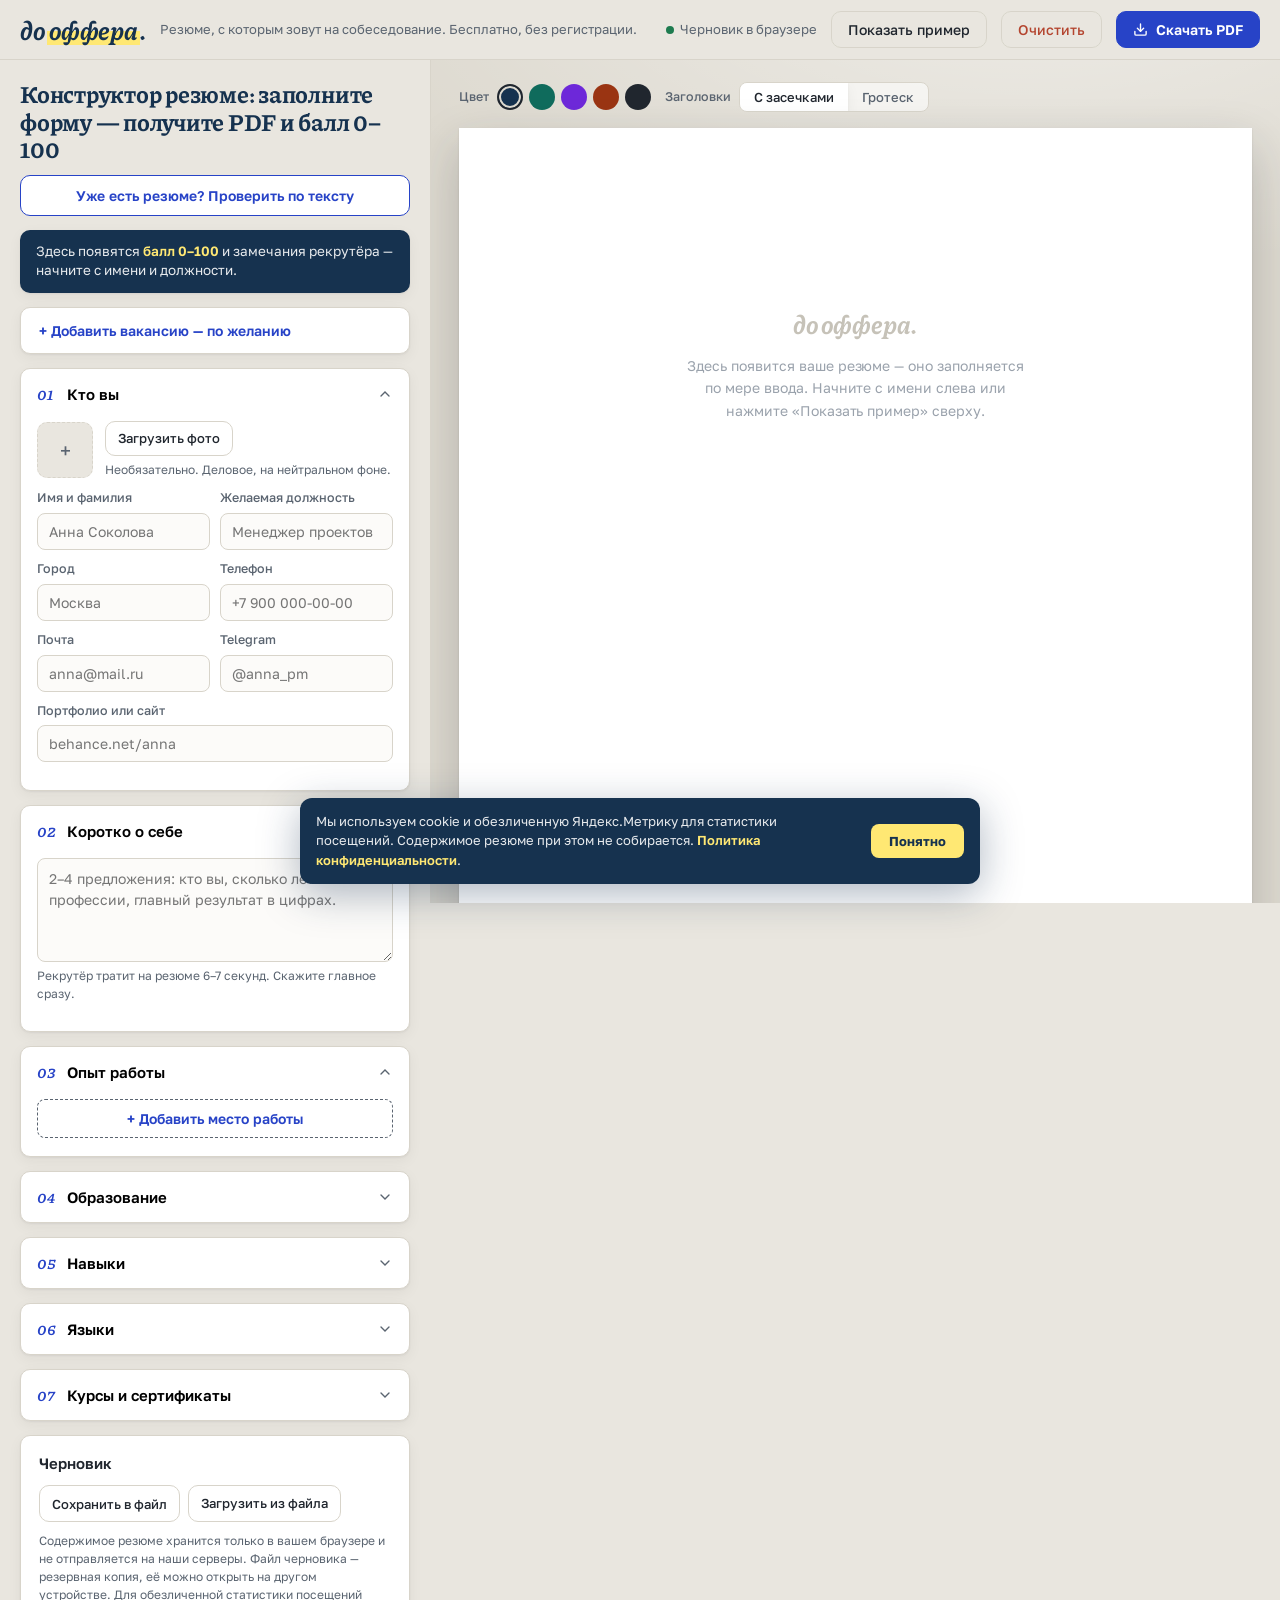
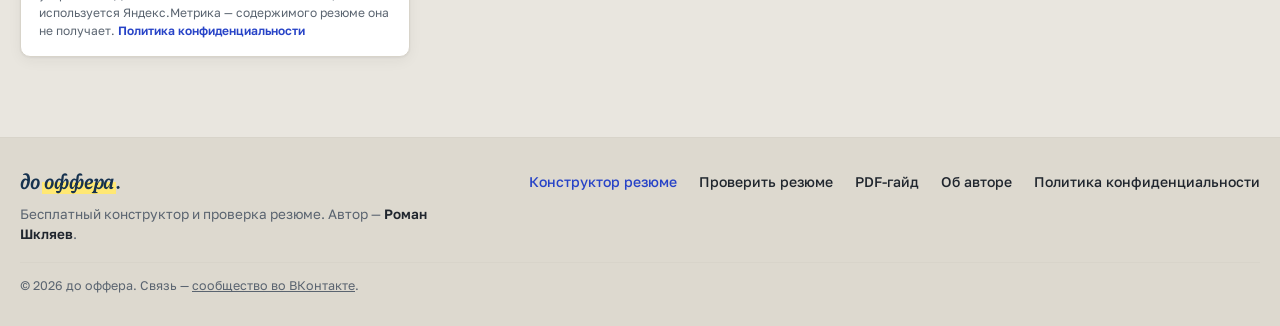
==== index.html @ c8500611 "Гайд: честное время вместо «30 минут», «Разбор специалистом» Страница гайда и блок на главной: «один" ====
<!DOCTYPE html>
<html lang="ru">
<head>
<meta charset="UTF-8">
<meta name="viewport" content="width=device-width, initial-scale=1.0">
<title>до оффера. — конструктор резюме: заполните форму и скачайте PDF бесплатно</title>
<link rel="icon" href="data:image/svg+xml,%3Csvg xmlns='http://www.w3.org/2000/svg' viewBox='0 0 64 64'%3E%3Crect width='64' height='64' rx='14' fill='%23FFE873'/%3E%3Ctext x='32' y='46' font-family='Georgia,serif' font-style='italic' font-weight='700' font-size='38' text-anchor='middle' fill='%2320262E'%3Eд.%3C/text%3E%3C/svg%3E">
<meta name="theme-color" content="#E9E6DF">
<meta name="yandex-verification" content="bf4db4d4021c4e03">
<meta name="yandex-verification" content="8a9322e1d1e2fa7e">
<link rel="canonical" href="https://do-offera.ru/">
<meta name="description" content="Бесплатный конструктор резюме на русском: заполните форму, посмотрите живой предпросмотр на листе A4 и скачайте готовый PDF. Проверка «глазами рекрутёра» и совпадение с вакансией — прямо в браузере, содержимое резюме остаётся на вашем устройстве.">
<meta property="og:title" content="до оффера. — конструктор резюме с «взглядом рекрутёра»">
<meta property="og:description" content="Соберите сильное резюме за 15 минут: живой предпросмотр, подсказки рекрутёра, проверка под вакансию, PDF. Бесплатно, содержимое резюме не покидает ваш браузер.">
<meta property="og:type" content="website">
<meta property="og:url" content="https://do-offera.ru/">
<meta property="og:image" content="https://do-offera.ru/og-image.png">
<meta property="og:image:width" content="1590">
<meta property="og:image:height" content="400">
<meta property="og:image:alt" content="до оффера. — конструктор резюме">
<meta name="twitter:card" content="summary_large_image">
<link rel="stylesheet" href="fonts/fonts.css">
<style>
:root{
  --desk:#E9E6DF;
  --desk-deep:#DDD9CF;
  --paper:#FFFFFF;
  --ink:#20262E;
  --ink-soft:#5A6470;
  --navy:#16324F;
  --marker:#FFE873;
  --pen:#2743C7;
  --pen-deep:#1E33A0;
  --line:#D8D4CA;
  --ok:#1E7B4F;
  --danger:#B4452F;
  --radius:10px;
  --shadow-card:0 1px 2px rgba(32,38,46,.06),0 4px 14px rgba(32,38,46,.05);
  --sheet-w:794px; /* 210mm @96dpi */
}
*{box-sizing:border-box;margin:0;padding:0}
html{scroll-behavior:smooth}
@media (prefers-reduced-motion:reduce){
  html{scroll-behavior:auto}
  *,*::before,*::after{animation:none!important;transition:none!important}
}
body{
  font-family:"Golos Text",system-ui,-apple-system,"Segoe UI",sans-serif;
  background:var(--desk);
  color:var(--ink);
  font-size:15px;
  line-height:1.5;
}
button{font-family:inherit;cursor:pointer}
input,textarea,select{font-family:inherit;font-size:14px;color:var(--ink)}
:focus-visible{outline:3px solid var(--pen);outline-offset:2px;border-radius:4px}

/* ---------- Шапка ---------- */
.topbar{
  position:sticky;top:0;z-index:50;
  background:rgba(233,230,223,.92);
  backdrop-filter:blur(8px);
  border-bottom:1px solid var(--line);
}
.topbar-in{
  max-width:1440px;margin:0 auto;padding:10px 20px;
  display:flex;align-items:center;gap:14px;flex-wrap:wrap;
}
.wordmark{
  font-family:"Piazzolla",Georgia,serif;
  font-style:italic;font-weight:700;
  font-size:26px;color:var(--navy);
  letter-spacing:-.01em;white-space:nowrap;
  text-decoration:none;
}
.wordmark em{
  font-style:italic;
  background:linear-gradient(transparent 55%,var(--marker) 55%,var(--marker) 92%,transparent 92%);
  padding:0 2px;
}
.tagline{font-size:13px;color:var(--ink-soft);margin-right:auto}
.savestate{font-size:13px;color:var(--ink-soft);display:flex;align-items:center;gap:6px;white-space:nowrap}
.savestate .dot{width:8px;height:8px;border-radius:50%;background:var(--ok);flex:none;transition:background .3s}
.savestate.saving .dot{background:#C9A227}
.btn{
  border:1px solid var(--line);
  background:var(--paper);
  color:var(--ink);
  border-radius:var(--radius);
  padding:9px 16px;font-size:14px;font-weight:500;
  display:inline-flex;align-items:center;gap:8px;
  transition:border-color .15s,background .15s,transform .1s;
}
.btn:hover{border-color:var(--ink-soft)}
.btn:active{transform:translateY(1px)}
.btn-primary{
  background:var(--pen);border-color:var(--pen);color:#fff;font-weight:600;
}
.btn-primary:hover{background:var(--pen-deep);border-color:var(--pen-deep)}
.btn-ghost{background:transparent}
.btn-danger{color:var(--danger)}
.btn svg{flex:none}

/* ---------- Каркас ---------- */
.layout{
  max-width:1440px;margin:0 auto;
  display:grid;grid-template-columns:430px 1fr;
  gap:0;align-items:start;
}
.editor{
  padding:20px 20px 80px;
  display:flex;flex-direction:column;gap:14px;
}
.stage{
  position:sticky;top:57px;
  height:calc(100vh - 57px);
  overflow:auto;
  padding:22px 28px 40px;
  background:
    radial-gradient(1200px 500px at 70% -10%,rgba(255,255,255,.5),transparent 60%),
    var(--desk-deep);
  border-left:1px solid var(--line);
}

/* ---------- Готовность ---------- */
.readiness{
  background:var(--navy);color:#fff;
  border-radius:var(--radius);
  padding:16px 18px;
  box-shadow:var(--shadow-card);
}
.readiness-top{display:flex;justify-content:space-between;align-items:baseline;gap:10px}
.readiness-top h2{font-size:14px;font-weight:600;letter-spacing:.02em}
.readiness-top .pct{font-family:"Piazzolla",Georgia,serif;font-weight:700;font-size:26px}
.readiness-top .pct small{font-size:13px;font-weight:400;color:rgba(255,255,255,.7);margin-left:2px}
.meter{height:8px;background:rgba(255,255,255,.18);border-radius:99px;margin:10px 0 8px;overflow:hidden}
.meter i{display:block;height:100%;width:0;background:var(--marker);border-radius:99px;transition:width .4s ease}
.readiness p{font-size:13px;color:rgba(255,255,255,.85);line-height:1.45}
.readiness p b{color:var(--marker);font-weight:600}

/* ---------- Заголовок страницы и пустая форма ---------- */
.page-top{display:flex;flex-direction:column;gap:12px}
.page-top h1{font-family:"Piazzolla",Georgia,serif;font-weight:700;color:var(--navy);font-size:24px;line-height:1.15;letter-spacing:-.01em}
.btn-check{justify-content:center;border-color:var(--pen);color:var(--pen);font-weight:600;text-decoration:none}
.btn-check:hover{border-color:var(--pen-deep);color:var(--pen-deep);background:rgba(39,67,199,.04)}
/* Пока форма пуста, балл и замечания свёрнуты в одну строку — первое поле анкеты видно сразу */
.empty-promise{display:none;background:var(--navy);color:rgba(255,255,255,.9);border-radius:var(--radius);padding:12px 16px;font-size:13.5px;line-height:1.45;box-shadow:var(--shadow-card)}
.empty-promise b{color:var(--marker);font-weight:600}
body.form-empty .empty-promise{display:block}
body.form-empty .readiness,body.form-empty #lintCard{display:none}
.vac-open{display:none;width:100%;background:none;border:none;text-align:left;padding:14px 18px;font-size:14px;font-weight:600;color:var(--pen)}
.vac-open:hover{color:var(--pen-deep)}
#vacCard.collapsed{padding:0}
#vacCard.collapsed .vac-open{display:block}
#vacCard.collapsed > :not(.vac-open){display:none}
@media (max-width:420px){ .page-top h1{font-size:21px} }

/* ---------- Взгляд рекрутёра ---------- */
.lint-card{padding:16px 18px}
.lint-head{display:flex;justify-content:space-between;align-items:center;gap:10px;margin-bottom:10px}
.lint-head h2{font-size:15px;font-weight:600}
.lint-badge{font-size:12px;font-weight:600;color:var(--ink-soft);background:var(--desk);border-radius:99px;padding:3px 10px;white-space:nowrap}
.lint-badge.warn{background:#F6ECCB;color:#8A6D14}
.lint-badge.ok{background:#DDEEE4;color:var(--ok)}
#lintList{list-style:none;display:flex;flex-direction:column;gap:9px}
#lintList li{display:flex;gap:9px;font-size:13px;line-height:1.5;color:var(--ink-soft)}
#lintList li i{width:8px;height:8px;border-radius:50%;margin-top:6px;flex:none}
#lintList li.l-warn i{background:#C9A227}
#lintList li.l-ok i{background:var(--ok)}
#lintList li.l-info i{background:#8892A0}
#lintList li.l-empty i{background:#8892A0}
#lintList b{color:var(--ink);font-weight:600}

/* ---------- Соответствие вакансии ---------- */
.lint-badge.bad{background:#F4E0DB;color:var(--danger)}
.vac-result{margin-top:12px;display:flex;flex-direction:column;gap:9px;font-size:13px;color:var(--ink-soft);line-height:1.5}
.vac-result b{color:var(--ink);font-weight:600}
.vac-chips{display:flex;flex-wrap:wrap;gap:6px}
.vac-chip{font-size:12.5px;border-radius:99px;padding:3px 10px;background:var(--desk);color:var(--ink-soft)}
.vac-chip.hit{background:#DDEEE4;color:var(--ok)}
.vac-chip.miss{background:#F6ECCB;color:#8A6D14}
.vac-note{font-size:12.5px;line-height:1.5;color:var(--ink-soft);background:#FCFBF9;border:1px solid var(--line);border-radius:8px;padding:8px 11px}
.vac-cta{font-size:13px;color:var(--ink)}
.vac-cta a{color:var(--pen);font-weight:600;text-decoration:none}
.vac-cta a:hover{text-decoration:underline}

/* ---------- Блок услуги ---------- */
.expert-cta{
  margin:18px auto 0;
  background:var(--paper);
  border:1px solid var(--line);
  border-top:3px solid var(--marker);
  border-radius:var(--radius);
  box-shadow:var(--shadow-card);
  padding:18px 20px;
  display:flex;gap:18px;align-items:center;flex-wrap:wrap;
}
.expert-cta .expert-txt{flex:1;min-width:260px}
.expert-cta h3{font-size:17px;font-weight:700;margin-bottom:4px}
.expert-cta p{font-size:13.5px;color:var(--ink-soft);line-height:1.5}
.expert-cta .offer-h{font-size:12px;font-weight:700;letter-spacing:.04em;text-transform:uppercase;color:var(--ink-soft);margin:14px 0 6px}
.expert-cta .offer-steps{margin:0;padding-left:20px;display:grid;gap:6px}
.expert-cta .offer-steps li{font-size:13.5px;color:var(--ink);line-height:1.45}
.expert-cta .offer-list{list-style:none;margin:0;display:grid;gap:7px}
.expert-cta .offer-list li{font-size:13.5px;color:var(--ink);line-height:1.45}
.expert-cta .offer-list .hl{
  font-weight:700;padding:0 3px;
  background:linear-gradient(transparent 55%,var(--marker) 55%,var(--marker) 92%,transparent 92%);
}
.expert-cta .offer-guarantee{
  font-size:13px;color:var(--ink);line-height:1.5;margin-top:14px;
  padding:9px 13px;border-radius:8px;
  background:#EAF4EE;border:1px solid #CBE4D5;
}
.expert-cta .offer-sample{display:grid;grid-template-columns:1fr 1fr;gap:10px}
.expert-cta .offer-sample a{display:block;border:1px solid var(--line);border-radius:8px;overflow:hidden;background:#fff}
.expert-cta .offer-sample img{display:block;width:100%;height:auto}
.expert-cta .offer-sample-cap{font-size:12.5px;margin-top:6px}
.expert-cta .offer-prices{list-style:none;margin:0;display:grid;gap:7px}
.expert-cta .offer-prices li{font-size:13.5px;color:var(--ink);line-height:1.45}
.expert-cta .offer-prices b{font-weight:600}
.expert-cta .offer-foot{display:flex;align-items:center;gap:14px;flex-wrap:wrap;margin-top:16px}
.expert-cta .offer-price{font-size:13px;color:var(--ink-soft);flex:1;min-width:180px;line-height:1.4}
.expert-cta .offer-price b{font-size:19px;color:var(--ink);font-weight:700}
.expert-cta .offer-author{color:var(--ink);margin-bottom:8px}
.expert-cta .offer-articles{list-style:none;margin:0;display:grid;gap:7px}
.expert-cta .offer-articles li{font-size:13.5px;line-height:1.45}
.expert-cta .offer-articles .src{font-size:12px;color:var(--ink-soft);margin-right:4px}
.expert-cta .offer-articles a{color:var(--pen);text-decoration:none}
.expert-cta .offer-articles a:hover{text-decoration:underline}

/* ---------- Черновик и приватность ---------- */
.draft-row{display:flex;gap:8px;flex-wrap:wrap}
.draft-row .btn{font-size:13px;padding:8px 12px}
.privacy{font-size:12px;color:var(--ink-soft);line-height:1.5;margin-top:2px}

/* ---------- Карточки формы ---------- */
.card{
  background:var(--paper);
  border:1px solid var(--line);
  border-radius:var(--radius);
  box-shadow:var(--shadow-card);
}
.card > .card-head{
  width:100%;display:flex;align-items:center;gap:10px;
  padding:14px 16px;background:none;border:none;text-align:left;
  border-radius:var(--radius);
}
.card-head .num{
  font-family:"Piazzolla",Georgia,serif;font-style:italic;font-weight:700;
  color:var(--pen);font-size:15px;width:20px;flex:none;
}
.card-head h2{font-size:15px;font-weight:600;flex:1}
.card-head .chev{transition:transform .2s;color:var(--ink-soft);flex:none}
.card.open .chev{transform:rotate(180deg)}
.card-body{display:none;padding:2px 16px 18px}
.card.open .card-body{display:block}

.grid2{display:grid;grid-template-columns:minmax(0,1fr) minmax(0,1fr);gap:10px}
.field{display:flex;flex-direction:column;gap:5px;margin-bottom:10px;min-width:0}
.field label{font-size:12.5px;font-weight:500;color:var(--ink-soft)}
.field input,.field textarea,.field select{
  border:1px solid var(--line);border-radius:8px;
  padding:9px 11px;background:#FCFBF9;
  width:100%;min-width:0;
  transition:border-color .15s;
}
.field input:focus,.field textarea:focus,.field select:focus{border-color:var(--pen);outline:none;background:#fff}
.field textarea{resize:vertical;min-height:74px;line-height:1.5}
.hint{font-size:12px;color:var(--ink-soft)}

/* фото */
.photo-row{display:flex;align-items:center;gap:12px;margin-bottom:10px}
.photo-thumb{
  width:56px;height:56px;border-radius:10px;flex:none;
  background:var(--desk);border:1px dashed var(--line);
  display:flex;align-items:center;justify-content:center;
  color:var(--ink-soft);font-size:20px;overflow:hidden;
}
.photo-thumb img{width:100%;height:100%;object-fit:cover}

/* динамические записи */
.entry{
  border:1px solid var(--line);border-radius:8px;
  padding:12px;margin-bottom:10px;background:#FCFBF9;
  position:relative;
}
.entry-tools{
  position:absolute;top:8px;right:8px;display:flex;gap:2px;
}
.icon-btn{
  border:none;background:transparent;color:var(--ink-soft);
  width:28px;height:28px;border-radius:6px;
  display:flex;align-items:center;justify-content:center;font-size:14px;
}
.icon-btn:hover{background:var(--desk);color:var(--ink)}
.icon-btn.del:hover{color:var(--danger)}
.add-btn{
  width:100%;border:1px dashed var(--ink-soft);background:transparent;
  color:var(--pen);font-weight:600;font-size:14px;
  border-radius:8px;padding:10px;
}
.add-btn:hover{border-color:var(--pen);background:rgba(39,67,199,.04)}
.current-row{display:flex;align-items:center;gap:8px;font-size:13px;color:var(--ink-soft);margin-bottom:10px}
.current-row input{width:16px;height:16px;accent-color:var(--pen)}

/* навыки-теги */
.tags{display:flex;flex-wrap:wrap;gap:6px;margin-bottom:8px}
.tag{
  background:var(--desk);border-radius:99px;padding:4px 6px 4px 12px;
  font-size:13px;display:inline-flex;align-items:center;gap:4px;
}
.tag button{border:none;background:none;color:var(--ink-soft);font-size:14px;line-height:1;padding:2px 4px;border-radius:50%}
.tag button:hover{color:var(--danger)}

/* ---------- Сцена предпросмотра ---------- */
.stage-tools{
  display:flex;align-items:center;gap:14px;flex-wrap:wrap;
  margin-bottom:16px;
}
.stage-tools .group{display:flex;align-items:center;gap:8px}
.stage-tools .lbl{font-size:12.5px;font-weight:500;color:var(--ink-soft)}
.swatches{display:flex;gap:6px}
.swatch{
  width:26px;height:26px;border-radius:50%;border:2px solid transparent;
  padding:0;position:relative;
}
.swatch.active{border-color:var(--ink);box-shadow:inset 0 0 0 2px var(--desk-deep)}
.seg{display:flex;background:rgba(255,255,255,.6);border:1px solid var(--line);border-radius:8px;overflow:hidden}
.seg button{border:none;background:transparent;padding:6px 14px;font-size:13px;font-weight:500;color:var(--ink-soft)}
.seg button.active{background:var(--paper);color:var(--ink);box-shadow:var(--shadow-card)}

.sheet-wrap{position:relative;margin:0 auto;transition:height .2s}
.sheet{
  width:var(--sheet-w);
  min-height:1123px; /* 297mm */
  background:var(--paper);
  box-shadow:0 1px 2px rgba(32,38,46,.12),0 18px 45px rgba(32,38,46,.22);
  transform-origin:top left;
  padding:56px 60px;
}

/* ---------- Само резюме ---------- */
.sheet{--acc:#16324F;font-family:"Golos Text",system-ui,sans-serif;color:#20262E}
.sheet.f-serif .r-name,.sheet.f-serif .r-sec-title{font-family:"Piazzolla",Georgia,serif}
.r-head{display:flex;gap:24px;align-items:flex-start;border-bottom:3px solid var(--acc);padding-bottom:20px}
.r-head-main{flex:1;min-width:0}
.r-name{font-size:34px;font-weight:700;line-height:1.15;color:var(--acc);letter-spacing:-.01em}
.r-title{font-size:17px;margin-top:4px;color:#3d4650;font-weight:500}
.r-contacts{margin-top:12px;display:flex;flex-wrap:wrap;gap:4px 18px;font-size:13px;color:#4b545e}
.r-contacts span{white-space:nowrap}
.r-photo{width:104px;height:104px;border-radius:8px;object-fit:cover;flex:none}
.r-sec{margin-top:24px}
.r-sec-title{
  font-size:15px;font-weight:700;color:var(--acc);
  text-transform:uppercase;letter-spacing:.09em;
  margin-bottom:10px;display:flex;align-items:center;gap:10px;
}
.r-sec-title::after{content:"";flex:1;height:1px;background:#E3E1DA}
.r-about{font-size:14px;line-height:1.6;color:#333a42;white-space:pre-line}
.r-item{margin-bottom:14px}
.r-item:last-child{margin-bottom:0}
.r-item-top{display:flex;justify-content:space-between;gap:14px;align-items:baseline}
.r-item-role{font-size:15px;font-weight:600}
.r-item-where{font-size:13.5px;color:#4b545e;margin-top:1px}
.r-item-dates{font-size:12.5px;color:#6b7480;white-space:nowrap;flex:none}
.r-item-desc{font-size:13.5px;line-height:1.55;color:#333a42;margin-top:6px;white-space:pre-line}
.r-skills{display:flex;flex-wrap:wrap;gap:6px}
.r-skill{
  font-size:12.5px;border:1px solid var(--acc);color:var(--acc);
  padding:3px 10px;border-radius:99px;
}
.r-lang{display:flex;justify-content:space-between;font-size:13.5px;padding:3px 0}
.r-lang i{font-style:normal;color:#6b7480}
.r-two{display:grid;grid-template-columns:1fr 1fr;gap:0 32px}
.r-empty{
  text-align:center;padding:120px 40px;color:#9aa2ac;
}
.r-empty .r-empty-mark{
  font-family:"Piazzolla",Georgia,serif;font-style:italic;font-weight:700;
  font-size:26px;color:#c6c2b8;margin-bottom:12px;
}
.r-empty p{font-size:14px;max-width:340px;margin:0 auto;line-height:1.6}

/* ---------- Мобильная версия ---------- */
.mobile-tabs{display:none}
@media (max-width:1023px){
  .layout{grid-template-columns:1fr}
  .stage{position:static;height:auto;border-left:none;border-top:1px solid var(--line)}
  .mobile-tabs{
    display:flex;position:fixed;bottom:14px;left:50%;transform:translateX(-50%);
    z-index:60;background:var(--navy);border-radius:99px;padding:4px;
    box-shadow:0 8px 30px rgba(22,50,79,.4);
  }
  .mobile-tabs button{
    border:none;background:transparent;color:rgba(255,255,255,.75);
    padding:9px 22px;border-radius:99px;font-size:14px;font-weight:600;
  }
  .mobile-tabs button.active{background:var(--marker);color:var(--navy)}
  body.show-preview .editor{display:none}
  body:not(.show-preview) .stage{display:none}
  .tagline{display:none}
}

/* ---------- Печать ---------- */
@media print{
  @page{size:A4;margin:0}
  body{background:#fff}
  .topbar,.editor,.stage-tools,.mobile-tabs,.print-hint,.expert-cta{display:none!important}
  .layout{display:block;max-width:none}
  .stage{position:static;height:auto;overflow:visible;padding:0;background:#fff;border:none;display:block!important}
  .sheet-wrap{height:auto!important;margin:0}
  .sheet{
    transform:none!important;width:210mm;min-height:auto;
    box-shadow:none;padding:14mm 15mm;
  }
  .r-sec,.r-item{break-inside:avoid}
}
.print-hint{font-size:12.5px;color:var(--ink-soft);text-align:center;margin-top:14px}

/* ---------- Cookie-уведомление ---------- */
.cookie-bar{
  position:fixed;left:50%;bottom:16px;transform:translateX(-50%);
  z-index:70;width:min(680px,calc(100% - 24px));
  background:var(--navy);color:#fff;border-radius:12px;
  box-shadow:0 10px 40px rgba(22,50,79,.35);
  padding:14px 16px;display:flex;gap:14px;align-items:center;flex-wrap:wrap;
}
.cookie-bar p{font-size:13px;line-height:1.5;color:rgba(255,255,255,.9);flex:1;min-width:220px}
.cookie-bar a{color:var(--marker);font-weight:600;text-decoration:none}
.cookie-bar a:hover{text-decoration:underline}
.cookie-bar button{
  border:none;background:var(--marker);color:var(--navy);font-weight:700;
  font-size:13px;padding:9px 18px;border-radius:8px;white-space:nowrap;
}
.cookie-bar[hidden]{display:none}
@media (max-width:1023px){ .cookie-bar{bottom:76px} }
@media print{ .cookie-bar{display:none!important} }
/* Телефон: шапка в два ряда и низкая плашка cookie — чтобы первое поле анкеты было видно сразу */
@media (max-width:420px){
  .topbar-in{padding:8px 14px;gap:8px 10px}
  .wordmark{font-size:22px}
  .savestate{display:none}
  #downloadPdf{order:1;margin-left:auto}
  #fillExample,#resetAll{order:2}
  .topbar .btn{padding:7px 11px;font-size:13px}
  .cookie-bar{padding:10px 12px;gap:10px;flex-wrap:nowrap}
  .cookie-bar p{font-size:12px;min-width:0}
  .cookie-bar button{padding:8px 12px}
}

/* ---------- Подвал (общий для всех страниц) ---------- */
.sf{border-top:1px solid var(--line);background:var(--desk-deep)}
.sf-in{max-width:1440px;margin:0 auto;padding:28px 20px 30px;display:flex;flex-wrap:wrap;gap:18px 48px;align-items:flex-start;justify-content:space-between}
.sf-brand{max-width:440px}
.sf-mark{font-family:"Piazzolla",Georgia,serif;font-style:italic;font-weight:700;font-size:21px;color:var(--navy);text-decoration:none;letter-spacing:-.01em}
.sf-mark em{font-style:italic;background:linear-gradient(transparent 55%,var(--marker) 55%,var(--marker) 92%,transparent 92%);padding:0 2px}
.sf-brand p{font-size:13.5px;line-height:1.5;color:var(--ink-soft);margin-top:6px}
.sf-brand p a{color:var(--ink);font-weight:600;text-decoration:none}
.sf-nav ul{list-style:none;display:flex;flex-wrap:wrap;gap:8px 22px;padding-top:4px}
.sf-nav a{font-size:14px;font-weight:500;color:var(--ink);text-decoration:none}
.sf a:hover{text-decoration:underline}
.sf-nav a[aria-current="page"]{color:var(--pen)}
.sf-note{flex-basis:100%;font-size:12.5px;line-height:1.5;color:var(--ink-soft);border-top:1px solid var(--line);padding-top:14px}
.sf-note a{color:var(--ink-soft)}
@media (max-width:1023px){ .sf-in{padding-bottom:88px} }
@media print{ .sf{display:none!important} }
</style>
<!-- Yandex.Metrika counter -->
<script type="text/javascript">
   (function(m,e,t,r,i,k,a){
       m[i]=m[i]||function(){(m[i].a=m[i].a||[]).push(arguments)};
       m[i].l=1*new Date();
       for (var j = 0; j < document.scripts.length; j++) {if (document.scripts[j].src === r) { return; }}
       k=e.createElement(t),a=e.getElementsByTagName(t)[0],k.async=1,k.src=r,a.parentNode.insertBefore(k,a)
   })(window, document, "script", "https://mc.yandex.ru/metrika/tag.js?id=110415141", "ym");

   /* webvisor ОТКЛЮЧЁН намеренно: он записывает весь DOM, включая предпросмотр
      резюме с реальными ФИО/телефоном/почтой, — это нарушало бы обещание
      «содержимое резюме не покидает браузер». Оставляем обезличенный счётчик
      посещений и цели воронки (order_review, pdf_download и т.д.). */
   ym(110415141, "init", {
        ssr:true,
        webvisor:false,
        clickmap:true,
        accurateTrackBounce:true,
        trackLinks:true
   });
</script>
<noscript><div><img src="https://mc.yandex.ru/watch/110415141" style="position:absolute; left:-9999px;" alt="" /></div></noscript>
<!-- /Yandex.Metrika counter -->
</head>
<body class="form-empty">

<header class="topbar">
  <div class="topbar-in">
    <a class="wordmark" href="#">до <em>оффера</em>.</a>
    <span class="tagline">Резюме, с которым зовут на собеседование. Бесплатно, без регистрации.</span>
    <span class="savestate" id="saveState"><span class="dot"></span><span id="saveText">Черновик в браузере</span></span>
    <button class="btn btn-ghost" id="fillExample" type="button">Показать пример</button>
    <button class="btn btn-ghost btn-danger" id="resetAll" type="button">Очистить</button>
    <button class="btn btn-primary" id="downloadPdf" type="button">
      <svg width="15" height="15" viewBox="0 0 24 24" fill="none" stroke="currentColor" stroke-width="2.2" stroke-linecap="round" stroke-linejoin="round"><path d="M21 15v4a2 2 0 0 1-2 2H5a2 2 0 0 1-2-2v-4"/><polyline points="7 10 12 15 17 10"/><line x1="12" y1="15" x2="12" y2="3"/></svg>
      Скачать PDF
    </button>
  </div>
</header>

<div class="layout">

  <!-- ================= РЕДАКТОР ================= -->
  <main class="editor" id="editor">

    <div class="page-top">
      <h1>Конструктор резюме: заполните форму — получите PDF и балл 0–100</h1>
      <a class="btn btn-check" href="proverit-rezyume/">Уже есть резюме? Проверить по тексту</a>
    </div>

    <p class="empty-promise">Здесь появятся <b>балл 0–100</b> и замечания рекрутёра — начните с имени и должности.</p>

    <div class="readiness">
      <div class="readiness-top">
        <h2>Балл резюме</h2>
        <span class="pct" id="readyPct">—</span>
      </div>
      <div class="meter"><i id="readyBar"></i></div>
      <p id="readyTip">Начните с имени и желаемой должности — это первое, что видит рекрутёр.</p>
    </div>

    <section class="card lint-card" id="lintCard" aria-live="polite">
      <div class="lint-head">
        <h2>Взгляд рекрутёра</h2>
        <span class="lint-badge" id="lintBadge">—</span>
      </div>
      <ul id="lintList"></ul>
    </section>

    <section class="card lint-card collapsed" id="vacCard">
      <button class="vac-open" id="vacOpen" type="button">+ Добавить вакансию — по желанию</button>
      <div class="lint-head">
        <h2>Соответствие вакансии</h2>
        <span class="lint-badge" id="vacBadge">—</span>
      </div>
      <div class="field" style="margin-bottom:0">
        <textarea id="vacText" data-bind="vacancy" rows="5" placeholder="Вставьте сюда текст вакансии (например, с hh) — покажу, каких слов из неё не хватает в вашем резюме."></textarea>
        <span class="hint">Сравнение происходит в браузере: текст вакансии никуда не отправляется.</span>
      </div>
      <div id="vacResult" class="vac-result" hidden></div>
    </section>

    <!-- 1. Личные данные -->
    <section class="card open" data-card>
      <button class="card-head" type="button" data-toggle aria-expanded="true">
        <span class="num">01</span><h2>Кто вы</h2>
        <svg class="chev" width="16" height="16" viewBox="0 0 24 24" fill="none" stroke="currentColor" stroke-width="2" stroke-linecap="round"><polyline points="6 9 12 15 18 9"/></svg>
      </button>
      <div class="card-body">
        <div class="photo-row">
          <div class="photo-thumb" id="photoThumb">+</div>
          <div>
            <label class="btn" style="padding:7px 12px;font-size:13px">
              Загрузить фото
              <input type="file" id="photoInput" accept="image/*" hidden>
            </label>
            <button class="btn btn-ghost" id="photoRemove" type="button" style="padding:7px 10px;font-size:13px;display:none">Убрать</button>
            <div class="hint" style="margin-top:5px">Необязательно. Деловое, на нейтральном фоне.</div>
          </div>
        </div>
        <div class="grid2">
          <div class="field"><label for="f-name">Имя и фамилия</label><input id="f-name" data-bind="personal.name" placeholder="Анна Соколова"></div>
          <div class="field"><label for="f-title">Желаемая должность</label><input id="f-title" data-bind="personal.title" placeholder="Менеджер проектов"></div>
        </div>
        <div class="grid2">
          <div class="field"><label for="f-city">Город</label><input id="f-city" data-bind="personal.city" placeholder="Москва"></div>
          <div class="field"><label for="f-phone">Телефон</label><input id="f-phone" data-bind="personal.phone" placeholder="+7 900 000-00-00"></div>
        </div>
        <div class="grid2">
          <div class="field"><label for="f-email">Почта</label><input id="f-email" data-bind="personal.email" placeholder="anna@mail.ru"></div>
          <div class="field"><label for="f-tg">Telegram</label><input id="f-tg" data-bind="personal.telegram" placeholder="@anna_pm"></div>
        </div>
        <div class="field"><label for="f-site">Портфолио или сайт</label><input id="f-site" data-bind="personal.site" placeholder="behance.net/anna"></div>
      </div>
    </section>

    <!-- 2. О себе -->
    <section class="card open" data-card>
      <button class="card-head" type="button" data-toggle aria-expanded="true">
        <span class="num">02</span><h2>Коротко о себе</h2>
        <svg class="chev" width="16" height="16" viewBox="0 0 24 24" fill="none" stroke="currentColor" stroke-width="2" stroke-linecap="round"><polyline points="6 9 12 15 18 9"/></svg>
      </button>
      <div class="card-body">
        <div class="field">
          <textarea data-bind="about" rows="4" placeholder="2–4 предложения: кто вы, сколько лет в профессии, главный результат в цифрах." aria-label="Коротко о себе"></textarea>
          <span class="hint">Рекрутёр тратит на резюме 6–7 секунд. Скажите главное сразу.</span>
        </div>
      </div>
    </section>

    <!-- 3. Опыт -->
    <section class="card open" data-card>
      <button class="card-head" type="button" data-toggle aria-expanded="true">
        <span class="num">03</span><h2>Опыт работы</h2>
        <svg class="chev" width="16" height="16" viewBox="0 0 24 24" fill="none" stroke="currentColor" stroke-width="2" stroke-linecap="round"><polyline points="6 9 12 15 18 9"/></svg>
      </button>
      <div class="card-body">
        <div id="expList"></div>
        <button class="add-btn" id="addExp" type="button">+ Добавить место работы</button>
      </div>
    </section>

    <!-- 4. Образование -->
    <section class="card" data-card>
      <button class="card-head" type="button" data-toggle aria-expanded="false">
        <span class="num">04</span><h2>Образование</h2>
        <svg class="chev" width="16" height="16" viewBox="0 0 24 24" fill="none" stroke="currentColor" stroke-width="2" stroke-linecap="round"><polyline points="6 9 12 15 18 9"/></svg>
      </button>
      <div class="card-body">
        <div id="eduList"></div>
        <button class="add-btn" id="addEdu" type="button">+ Добавить образование</button>
      </div>
    </section>

    <!-- 5. Навыки -->
    <section class="card" data-card>
      <button class="card-head" type="button" data-toggle aria-expanded="false">
        <span class="num">05</span><h2>Навыки</h2>
        <svg class="chev" width="16" height="16" viewBox="0 0 24 24" fill="none" stroke="currentColor" stroke-width="2" stroke-linecap="round"><polyline points="6 9 12 15 18 9"/></svg>
      </button>
      <div class="card-body">
        <div class="tags" id="skillTags"></div>
        <div class="field">
          <input id="skillInput" placeholder="Введите навык и нажмите Enter" aria-label="Новый навык">
          <span class="hint">Например: Excel, переговоры, Figma, английский B2. 6–12 навыков достаточно.</span>
        </div>
      </div>
    </section>

    <!-- 6. Языки -->
    <section class="card" data-card>
      <button class="card-head" type="button" data-toggle aria-expanded="false">
        <span class="num">06</span><h2>Языки</h2>
        <svg class="chev" width="16" height="16" viewBox="0 0 24 24" fill="none" stroke="currentColor" stroke-width="2" stroke-linecap="round"><polyline points="6 9 12 15 18 9"/></svg>
      </button>
      <div class="card-body">
        <div id="langList"></div>
        <button class="add-btn" id="addLang" type="button">+ Добавить язык</button>
      </div>
    </section>

    <!-- 7. Курсы -->
    <section class="card" data-card>
      <button class="card-head" type="button" data-toggle aria-expanded="false">
        <span class="num">07</span><h2>Курсы и сертификаты</h2>
        <svg class="chev" width="16" height="16" viewBox="0 0 24 24" fill="none" stroke="currentColor" stroke-width="2" stroke-linecap="round"><polyline points="6 9 12 15 18 9"/></svg>
      </button>
      <div class="card-body">
        <div id="courseList"></div>
        <button class="add-btn" id="addCourse" type="button">+ Добавить курс</button>
      </div>
    </section>

    <div class="card lint-card">
      <div class="lint-head"><h2>Черновик</h2></div>
      <div class="draft-row">
        <button class="btn" id="exportDraft" type="button">Сохранить в файл</button>
        <label class="btn">
          Загрузить из файла
          <input type="file" id="importDraft" accept="application/json,.json" hidden>
        </label>
      </div>
      <p class="privacy" style="margin-top:10px">Содержимое резюме хранится только в вашем браузере и не отправляется на наши серверы. Файл черновика — резервная копия, её можно открыть на другом устройстве. Для обезличенной статистики посещений используется Яндекс.Метрика — содержимого резюме она не получает. <a href="privacy.html" style="color:var(--pen);font-weight:600;text-decoration:none">Политика конфиденциальности</a></p>
    </div>

  </main>

  <!-- ================= ПРЕДПРОСМОТР ================= -->
  <section class="stage" id="stage" aria-label="Предпросмотр резюме">
    <div class="stage-tools">
      <div class="group">
        <span class="lbl">Цвет</span>
        <div class="swatches" id="swatches"></div>
      </div>
      <div class="group">
        <span class="lbl">Заголовки</span>
        <div class="seg" id="fontSeg">
          <button type="button" data-font="serif">С засечками</button>
          <button type="button" data-font="sans">Гротеск</button>
        </div>
      </div>
    </div>

    <div class="sheet-wrap" id="sheetWrap">
      <div class="sheet f-serif" id="sheet"></div>
    </div>
    <p class="print-hint">«Скачать PDF» откроет окно печати — выберите в нём «Сохранить как PDF».</p>

    <aside class="expert-cta">
      <div class="expert-txt">
        <h3>Резюме, на которое зовут — за один разбор</h3>
        <p class="offer-author">Разбор делает Роман Шкляев. Мои статьи о том, как устроен отбор резюме, — в конце блока.</p>
        <p>Не «поправлю ошибки», а покажу, где резюме теряет отклик, и переупакую опыт так, чтобы пройти первичный фильтр и дойти до живого человека.</p>
        <h4 class="offer-h">Как проходит</h4>
        <ol class="offer-steps">
          <li><b>Присылаете</b> резюме — ссылкой на hh или текстом — и 1–2 вакансии, на которые целитесь.</li>
          <li><b>Бесплатно и одним абзацем</b> говорю, на каком из шести мест резюме режется: поля, название, первый экран, слова вакансии, достижения, красные флаги. Если резюме в порядке и дело не в нём — скажу прямо.</li>
          <li><b>Полный разбор</b> — письменно, в течение суток, без созвонов. Потом две недели остаюсь на связи: исправите и пришлёте — посмотрю ещё раз и скажу, что осталось доделать.</li>
        </ol>
        <h4 class="offer-h">Что внутри полного разбора</h4>
        <ul class="offer-list">
          <li>🔍 <span class="hl">Проходимость</span>: какие слова и поля hh не дают пройти фильтр и дойти до живого человека</li>
          <li>🧩 Честные пробелы под вакансию — и чем их закрыть</li>
          <li>✍️ Топ-5 правок «было → стало» — готовые формулировки</li>
          <li>✉️ Черновик сопроводительного под вашу вакансию</li>
          <li>🗣️ Шпаргалка к звонку рекрутёра + 3 заготовки ответов для собеседования</li>
        </ul>
        <h4 class="offer-h">Как выглядит разбор</h4>
        <div class="offer-sample">
          <a href="img/obrazec-1.jpg" target="_blank" rel="noopener"><img src="img/obrazec-1.jpg" width="1000" height="1415" loading="lazy" alt="Образец разбора, страница 1: главное за минуту и готовые строки «было → стало»"></a>
          <a href="img/obrazec-2.jpg" target="_blank" rel="noopener"><img src="img/obrazec-2.jpg" width="1000" height="1415" loading="lazy" alt="Образец разбора, страница 2: что просят вакансии, куда откликаться и план на две недели"></a>
        </div>
        <p class="offer-sample-cap">Образец разбора под смену профессии: резюме, имя и вакансии вымышленные. Нажмите, чтобы открыть целиком.</p>
        <h4 class="offer-h">Другие форматы</h4>
        <ul class="offer-prices">
          <li><b>Смена профессии — 3 000 ₽.</b> Что из вашего опыта уже подходит новой сфере, готовые строки резюме, открытые вакансии со ссылками и два письма. 2 дня.</li>
          <li><b>Составлю резюме — 3 000 ₽.</b> Резюме целиком под ваши вакансии: текст по полям hh и PDF для рассылки. 2 дня.</li>
          <li><b>Сопровождение поиска — 7 000 ₽.</b> Разбор, подборка вакансий в первый день и через неделю, первый абзац письма под каждую вакансию, разбор ответов работодателей. 2 недели.</li>
          <li><b>Поиск на месяц — от 20 000 ₽.</b> Всё из сопровождения плюс письма напрямую в отделы кадров 20–30 компаний: контакты найду, письма напишу, отправляете вы. Месяц.</li>
          <li><b>Письмо под вакансию — 1 500 ₽.</b> Сопроводительное под одну конкретную вакансию. Сутки.</li>
        </ul>
        <p class="offer-sample-cap">Какой формат нужен, подскажу после мини-диагноза.</p>
        <p class="offer-guarantee">✅ <b>Гарантия:</b> не увидите пользы — верну деньги, без вопросов.</p>
        <div class="offer-foot">
          <div class="offer-price"><b>1990 ₽</b> — полный разбор, цена основателя, пока набираю отзывы. Мини-диагноз — бесплатно.</div>
          <a class="btn btn-primary" id="expertBtn" href="#" target="_blank" rel="noopener noreferrer">Прислать резюме</a>
        </div>
        <h4 class="offer-h">Посчитать самому</h4>
        <p>PDF-гайд <a href="gayd/">«Как посчитать свой рынок на hh»</a> — 290 ₽. За один вечер узнаете, сколько вакансий под ваш опыт на самом деле и на какие 10–15 откликаться первыми.</p>
        <h4 class="offer-h">Статьи</h4>
        <ul class="offer-articles">
          <li><span class="src">hrtime</span> <a href="https://hrtime.ru/material/shest-mest-gde-rezhut-reziume-kak-proverit-svoe-za-odin-vecher-vy-otp-174285/" target="_blank" rel="noopener">Шесть мест, где режут резюме: как проверить своё за один вечер</a></li>
          <li><span class="src">hrtime</span> <a href="https://hrtime.ru/material/reziume-pered-otklikom-20-punktov-i-sposob-poniat-gde-zastrevaiut-otkl-174342/" target="_blank" rel="noopener">Резюме перед откликом: 20 пунктов и способ понять, где застревают отклики</a></li>
          <li><span class="src">hrtime</span> <a href="https://hrtime.ru/material/soprovoditelnoe-pismo-kogda-ego-prochtut-a-kogda-net--i-chto-v-nem-174344/" target="_blank" rel="noopener">Сопроводительное письмо: когда его прочтут, а когда нет — и что в нём писать</a></li>
          <li><span class="src">hrtime</span> <a href="https://hrtime.ru/material/smenit-professiiu-v-40-kak-perepisat-reziume--razbor-na-primere-uchit-174447/" target="_blank" rel="noopener">Сменить профессию в 40: как переписать резюме — разбор на примере учительницы</a></li>
          <li><span class="src">Сетка</span> <a href="https://setka.ru/posts/01a0b9f0-fbba-7b92-a647-dcb29c717b39" target="_blank" rel="noopener">Почему после отклика тишина: 6 мест, где режут резюме</a></li>
          <li><span class="src">Сетка</span> <a href="https://setka.ru/posts/01a11b28-b97b-7fa2-b227-8e9b8ab8d295" target="_blank" rel="noopener">418 вакансий или 29: как узнать размер своего рынка на hh</a></li>
          <li><span class="src">Пикабу</span> <a href="https://pikabu.ru/story/proverka_rezyume_za_desyat_sekund_14210409" target="_blank" rel="noopener">Проверка резюме за десять секунд</a></li>
          <li><span class="src">Пикабу</span> <a href="https://pikabu.ru/story/samoe_dorogoe_mesto_v_rezyume__odna_stroka_14222356" target="_blank" rel="noopener">Самое дорогое место в резюме — одна строка</a></li>
          <li><span class="src">Пикабу</span> <a href="https://pikabu.ru/story/pole_zarplatyi_v_rezyume_rabotaet_protiv_vas_v_obe_storonyi_14244858" target="_blank" rel="noopener">Поле зарплаты в резюме работает против вас в обе стороны</a></li>
          <li><span class="src">Пикабу</span> <a href="https://pikabu.ru/story/khotel_napisat_chto_rezyume_nado_zatachivat_pod_slova_vakansii_polez_v_spravku_hh__tam_napisano_obratnoe_14204622" target="_blank" rel="noopener">Хотел написать, что резюме надо затачивать под слова вакансии. Полез в справку hh — там написано обратное</a></li>
          <li><span class="src">Пикабу</span> <a href="https://pikabu.ru/story/vam_sovetuyut_pisat_v_rezyume_tsifryi_gde_ikh_vzyat_esli_vyi_ne_prodavali_i_ne_rezali_byudzhet_14199334" target="_blank" rel="noopener">Вам советуют писать в резюме цифры. Где их взять, если вы не продавали и не резали бюджет</a></li>
        </ul>
      </div>
    </aside>
  </section>
</div>

<nav class="mobile-tabs" aria-label="Переключение редактора и предпросмотра">
  <button type="button" class="active" id="tabEdit">Редактор</button>
  <button type="button" id="tabPreview">Предпросмотр</button>
</nav>

<div class="cookie-bar" id="cookieBar" hidden>
  <p>Мы используем cookie и обезличенную Яндекс.Метрику для статистики посещений. Содержимое резюме при этом не собирается. <a href="privacy.html">Политика конфиденциальности</a>.</p>
  <button type="button" id="cookieOk">Понятно</button>
</div>

<script src="js/score.js?v=20261019"></script>
<script>
"use strict";

/* Куда ведёт кнопка «Заказать разбор» — прямой диалог с сообществом ВКонтакте.
   Сообщения сообщества включены. Прямой диалог даёт выше конверсию в заявку,
   чем витрина: горячий лид с лендинга сразу попадает в окно письма, а не на
   стену сообщества, где ему пришлось бы искать кнопку «Сообщение». */
const EXPERT_LINK = "https://vk.me/dooffera";

/* ================= Состояние ================= */
const STORAGE_KEY = "offer_resume_v1";

const blankState = () => ({
  personal:{name:"",title:"",city:"",phone:"",email:"",telegram:"",site:"",photo:""},
  about:"",
  experience:[],
  education:[],
  skills:[],
  languages:[],
  courses:[],
  vacancy:"",
  theme:{accent:"#16324F",font:"serif"}
});

const exampleState = () => ({
  personal:{
    name:"Анна Соколова",
    title:"Менеджер проектов",
    city:"Москва",
    phone:"+7 926 123-45-67",
    email:"a.sokolova@mail.ru",
    telegram:"@anna_pm",
    site:"linkedin.com/in/annasokolova",
    photo:""
  },
  about:"Менеджер проектов с 6-летним опытом в IT и digital. Вела до 5 проектов параллельно с бюджетом до 12 млн ₽. Сократила средний срок запуска продукта с 4 до 2,5 месяцев. Ищу команду, где смогу выстроить процессы с нуля.",
  experience:[
    {role:"Старший менеджер проектов",company:"Диджитал-агентство «Верстак»",start:"2022-03",end:"",current:true,
     desc:"— Запустила 14 клиентских проектов, все — в срок и в бюджет.\n— Выстроила процесс оценки задач: точность планирования выросла с 60% до 92%.\n— Наняла и вывела на самостоятельную работу 3 младших менеджеров."},
    {role:"Менеджер проектов",company:"Студия «Пиксель»",start:"2019-06",end:"2022-02",current:false,
     desc:"— Вела одновременно 4–5 проектов: сайты, мобильные приложения, интеграции.\n— Снизила количество правок после сдачи на 35% за счёт чек-листов приёмки."}
  ],
  education:[
    {place:"НИУ ВШЭ, Москва",degree:"Бакалавр, менеджмент",years:"2015–2019"}
  ],
  skills:["Управление проектами","Scrum и Kanban","Jira / Confluence","Бюджетирование","Переговоры","Figma (базово)","SQL (базово)","Управление командой"],
  languages:[
    {name:"Русский",level:"Родной"},
    {name:"Английский",level:"C1 — свободно"}
  ],
  courses:[
    {name:"Профессия «Менеджер проектов»",org:"Яндекс Практикум",year:"2021"}
  ],
  vacancy:"Ищем менеджера проектов в продуктовую IT-команду.\n\nОбязанности:\n— Ведение нескольких проектов параллельно: сайты, мобильные приложения, интеграции\n— Работа с бэклогом и roadmap продукта, приоритизация задач\n— Взаимодействие со стейкхолдерами и заказчиками, презентация результатов\n— Контроль бюджета проекта и рисков, отчётность перед руководством\n— Работа в Jira и Confluence, ведение документации по методологии Scrum\n— Постановка технических заданий разработчикам и дизайнерам\n\nТребования:\n— Опыт управления проектами от 3 лет, желательно в digital или IT\n— Уверенное знание Scrum и Kanban\n— Опыт работы с бюджетом и KPI команды\n— Английский язык не ниже B2\n— Опыт найма и адаптации сотрудников будет плюсом",
  theme:{accent:"#16324F",font:"serif"}
});

let state = blankState();
try{
  const raw = localStorage.getItem(STORAGE_KEY);
  if(raw){ state = Object.assign(blankState(), JSON.parse(raw)); }
}catch(e){ /* повреждённый черновик — начинаем с чистого */ }

/* ================= Утилиты ================= */
const $ = s => document.querySelector(s);
const esc = s => String(s ?? "").replace(/[&<>"']/g, c => ({"&":"&amp;","<":"&lt;",">":"&gt;",'"':"&quot;","'":"&#39;"}[c]));

const MONTHS = ["январь","февраль","март","апрель","май","июнь","июль","август","сентябрь","октябрь","ноябрь","декабрь"];
function fmtMonth(v){
  if(!v) return "";
  const [y,m] = v.split("-");
  const mi = parseInt(m,10)-1;
  return (MONTHS[mi]||"") + " " + y;
}
function fmtPeriod(it){
  const a = fmtMonth(it.start);
  const b = it.current ? "по наст. время" : fmtMonth(it.end);
  if(!a && !b) return "";
  return [a,b].filter(Boolean).join(" — ");
}

let saveTimer = null;
function save(){
  const st = $("#saveState"), tx = $("#saveText");
  st.classList.add("saving"); tx.textContent = "Сохраняю…";
  clearTimeout(saveTimer);
  saveTimer = setTimeout(()=>{
    try{ localStorage.setItem(STORAGE_KEY, JSON.stringify(state)); }catch(e){}
    st.classList.remove("saving"); tx.textContent = "Сохранено в браузере";
  }, 400);
}

function setDeep(path, value){
  const keys = path.split(".");
  let obj = state;
  for(let i=0;i<keys.length-1;i++) obj = obj[keys[i]];
  obj[keys[keys.length-1]] = value;
}
function getDeep(path){
  return path.split(".").reduce((o,k)=>o?.[k], state);
}

/* ================= Предпросмотр ================= */
function renderPreview(){
  const p = state.personal;
  const sheet = $("#sheet");
  sheet.style.setProperty("--acc", state.theme.accent);
  sheet.classList.toggle("f-serif", state.theme.font === "serif");

  const hasAnything = p.name || p.title || state.about || state.experience.length ||
                      state.education.length || state.skills.length;

  if(!hasAnything){
    sheet.innerHTML = `
      <div class="r-empty">
        <div class="r-empty-mark">до оффера.</div>
        <p>Здесь появится ваше резюме — оно заполняется по мере ввода. Начните с имени слева или нажмите «Показать пример» сверху.</p>
      </div>`;
    fitSheet(); return;
  }

  const contacts = [];
  if(p.city) contacts.push(esc(p.city));
  if(p.phone) contacts.push(esc(p.phone));
  if(p.email) contacts.push(esc(p.email));
  if(p.telegram) contacts.push(esc(p.telegram));
  if(p.site) contacts.push(esc(p.site));

  let html = `
  <header class="r-head">
    <div class="r-head-main">
      <div class="r-name">${esc(p.name) || "Ваше имя"}</div>
      ${p.title ? `<div class="r-title">${esc(p.title)}</div>` : ""}
      ${contacts.length ? `<div class="r-contacts">${contacts.map(c=>`<span>${c}</span>`).join("")}</div>` : ""}
    </div>
    ${p.photo ? `<img class="r-photo" src="${p.photo}" alt="Фото">` : ""}
  </header>`;

  if(state.about){
    html += `<section class="r-sec"><h3 class="r-sec-title">О себе</h3><p class="r-about">${esc(state.about)}</p></section>`;
  }

  if(state.experience.length){
    html += `<section class="r-sec"><h3 class="r-sec-title">Опыт работы</h3>` +
      state.experience.map(it=>`
        <div class="r-item">
          <div class="r-item-top">
            <div>
              <div class="r-item-role">${esc(it.role) || "Должность"}</div>
              ${it.company ? `<div class="r-item-where">${esc(it.company)}</div>` : ""}
            </div>
            <div class="r-item-dates">${esc(fmtPeriod(it))}</div>
          </div>
          ${it.desc ? `<div class="r-item-desc">${esc(it.desc)}</div>` : ""}
        </div>`).join("") + `</section>`;
  }

  if(state.education.length){
    html += `<section class="r-sec"><h3 class="r-sec-title">Образование</h3>` +
      state.education.map(it=>`
        <div class="r-item">
          <div class="r-item-top">
            <div>
              <div class="r-item-role">${esc(it.place) || "Учебное заведение"}</div>
              ${it.degree ? `<div class="r-item-where">${esc(it.degree)}</div>` : ""}
            </div>
            <div class="r-item-dates">${esc(it.years||"")}</div>
          </div>
        </div>`).join("") + `</section>`;
  }

  if(state.skills.length){
    html += `<section class="r-sec"><h3 class="r-sec-title">Навыки</h3>
      <div class="r-skills">${state.skills.map(s=>`<span class="r-skill">${esc(s)}</span>`).join("")}</div></section>`;
  }

  const langBlock = state.languages.length ? `
    <section class="r-sec"><h3 class="r-sec-title">Языки</h3>
      ${state.languages.map(l=>`<div class="r-lang"><span>${esc(l.name)}</span><i>${esc(l.level)}</i></div>`).join("")}
    </section>` : "";

  const courseBlock = state.courses.length ? `
    <section class="r-sec"><h3 class="r-sec-title">Курсы</h3>
      ${state.courses.map(c=>`
        <div class="r-item">
          <div class="r-item-top">
            <div><div class="r-item-role" style="font-size:13.5px">${esc(c.name)}</div>
            ${c.org ? `<div class="r-item-where">${esc(c.org)}</div>` : ""}</div>
            <div class="r-item-dates">${esc(c.year||"")}</div>
          </div>
        </div>`).join("")}
    </section>` : "";

  if(langBlock && courseBlock){
    html += `<div class="r-two">${langBlock}${courseBlock}</div>`;
  } else {
    html += langBlock + courseBlock;
  }

  sheet.innerHTML = html;
  fitSheet();
}

/* масштабирование листа под ширину колонки */
function fitSheet(){
  const wrap = $("#sheetWrap"), sheet = $("#sheet");
  const avail = wrap.clientWidth;
  const scale = Math.min(1, avail / 794);
  sheet.style.transform = `scale(${scale})`;
  wrap.style.height = (sheet.offsetHeight * scale) + "px";
}
window.addEventListener("resize", fitSheet);

/* ================= Балл резюме ================= */
/* Правила балла — в js/score.js: тем же кодом считает страница «Проверить резюме». */
let scoreGoalDone = false;
function renderScore(){
  const c = completeness(state);
  const numEl = $("#readyPct"), tipEl = $("#readyTip");
  if(c.pct < 40){
    numEl.textContent = "—";
    $("#readyBar").style.width = c.pct + "%";
    tipEl.innerHTML = "Следующий шаг: " + (c.tips[0] || "добавьте языки или курсы, чтобы усилить резюме.");
    return;
  }
  const sc = scoreResume(state);
  numEl.innerHTML = sc.total + "<small>/100" + (sc.hasVac ? "" : " · без вакансии") + "</small>";
  $("#readyBar").style.width = sc.total + "%";
  if(!scoreGoalDone && window.ym){ scoreGoalDone = true; ym(110415141,'reachGoal','score_ready'); }
  const weak = weakParts(sc);
  const places = sc.hasVac ? "всем шести местам" : "пяти проверенным местам";
  const vacHint = sc.hasVac ? "" : " Вставьте вакансию ниже — проверю шестое: совпадение слов.";
  if(!weak.length){
    tipEl.innerHTML = (sc.total >= 90
      ? `Сильное резюме по ${places}. Нажмите <b>«Скачать PDF»</b> — и отправляйте.`
      : `Ровно по ${places} — осталось докрутить детали из замечаний ниже.`) + vacHint;
  } else {
    tipEl.innerHTML = "Сильнее всего режется на: " + weak.map(pt=>`<b>${pt.label}</b>${pt.note ? " — " + esc(pt.note) : ""}`).join("; ") + "." + vacHint;
  }
}

/* ================= Взгляд рекрутёра (линтер) ================= */
/* Словари (клише, слабые глаголы, ред-флаги) — в js/score.js, их читает и балл. */
function lint(){
  const out = [];
  const p = state.personal;
  const hasContent = p.name || state.about || state.experience.length;

  if(!hasContent){
    out.push({level:"empty", html:"Начните заполнять резюме — здесь появятся замечания: клише, слабые глаголы, места без цифр. Всё то, за что рекрутёр откладывает резюме в сторону."});
    return out;
  }

  const about = (state.about||"").toLowerCase().replace(/ё/g,"е");
  const joined = (state.about + "\n" + state.experience.map(e=>e.desc||"").join("\n")).toLowerCase().replace(/ё/g,"е");

  const foundCliches = CLICHES.filter(c=>joined.includes(c[0])).map(c=>c[1]);
  if(foundCliches.length){
    out.push({level:"warn", html:`Клише: <b>«${esc(foundCliches.slice(0,3).join("», «"))}»</b>. Рекрутёры не верят словам без фактов — замените результатом с цифрой.`});
  }

  const foundWeak = WEAK_VERBS.filter(v=>joined.includes(v));
  if(foundWeak.length){
    out.push({level:"warn", html:`Слабые глаголы: <b>«${esc(foundWeak.slice(0,2).join("», «"))}»</b>. Пишите действием и результатом: «запустил», «сократил», «увеличил на 30%».`});
  }

  if(PROCESS_RE.test(joined)){
    out.push({level:"warn", html:`«В обязанности входило…» и пассив («было выполнено») описывают <b>процесс</b>, а не результат. Рекрутёр ищет, что сделали именно вы и что изменилось.`});
  }

  // A. Ред-флаги раздела «О себе» — витрина, а не список условий
  if(about.length >= 30){
    const flags = ABOUT_REDFLAGS.filter(f=>f.re.test(about)).map(f=>f.label);
    if(flags.length){
      out.push({level:"warn", html:`«О себе» — витрина, а не список условий: сработали <b>${esc(flags.join("; "))}</b>. Ультиматумы, личные данные и несерьёзные доводы отсекают вас раньше, чем прочитают опыт. Их место — в разговоре, не в резюме.`});
    }
  }

  let noDigits = 0;
  for(const e of state.experience){
    const d = (e.desc||"").trim();
    if(d.length >= 40 && !/\d/.test(d) && noDigits < 2){
      out.push({level:"warn", html:`В опыте <b>${esc(e.company || e.role || "без названия")}</b> нет ни одной цифры. Добавьте измеримое: %, ₽, сроки, количество.`});
      noDigits++;
    }
  }

  if(state.about.trim().length > 600){
    out.push({level:"warn", html:`Раздел «О себе» длинноват — <b>рекрутёр не дочитает</b>. Сократите до 3–4 предложений с главным результатом.`});
  }

  if(p.email && !p.email.includes("@")){
    out.push({level:"warn", html:`В почте нет «@» — <b>проверьте адрес</b>, иначе с вами не свяжутся.`});
  }

  if(state.skills.length > 15){
    out.push({level:"warn", html:`Навыков больше 15 — список <b>размывается</b>. Оставьте 8–12 ключевых для вашей должности.`});
  }

  // B. Защитимость цифр — наш принцип: цифра сильна, только если её можно объяснить
  if(ABOUT_METRIC_RE.test(joined)){
    out.push({level:"info", html:`Цифры есть — это сильно. Проверьте, что каждую сможете объяснить на собеседовании: цифра, которую не подтвердить, вредит сильнее её отсутствия.`});
  }

  if(!out.some(i=>i.level==="warn")){
    out.push({level:"ok", html:"Замечаний нет: клише не найдено, формулировки чистые. Отправляйте!"});
  }
  return out.slice(0,7);
}

function renderLint(){
  const items = lint();
  $("#lintList").innerHTML = items.map(i=>`<li class="l-${i.level}"><i></i><span>${i.html}</span></li>`).join("");
  const warns = items.filter(i=>i.level==="warn").length;
  const badge = $("#lintBadge");
  if(items[0].level==="empty"){ badge.textContent = "ждёт текста"; badge.className = "lint-badge"; }
  else if(warns){ badge.textContent = warns + (warns===1 ? " замечание" : warns<5 ? " замечания" : " замечаний"); badge.className = "lint-badge warn"; }
  else { badge.textContent = "чисто"; badge.className = "lint-badge ok"; }
}

/* ================= Соответствие вакансии ================= */
/* Первичная проверка по ключевым словам: так отклик ищут фильтры и глаза
   рекрутёра. Всё считается в браузере, текст вакансии никуда не уходит. */

let vacGoalDone = false;
function renderVacancy(){
  const box = $("#vacResult"), badge = $("#vacBadge");
  const r = analyzeVacancy(state);
  if(!r){
    box.hidden = true;
    badge.textContent = "—"; badge.className = "lint-badge";
    return;
  }
  if(r.empty){
    box.hidden = false;
    box.innerHTML = "<div>Сначала заполните резюме слева — пока сравнивать не с чем.</div>";
    badge.textContent = "ждёт резюме"; badge.className = "lint-badge";
    return;
  }
  badge.textContent = r.pct + " %";
  badge.className = "lint-badge " + (r.pct >= 70 ? "ok" : r.pct >= 40 ? "warn" : "bad");
  const chips = (arr, cls, cap) => arr.slice(0, cap).map(x=>`<span class="vac-chip ${cls}">${esc(x.word)}</span>`).join("");
  box.hidden = false;
  box.innerHTML = `
    <div>Совпадение с ключевыми словами вакансии: <b>${r.pct}%</b> (${r.hits.length} из ${r.total}).</div>
    ${r.miss.length
      ? `<div><b>Не хватает в резюме</b> — если такой опыт есть, назовите его словами вакансии:</div><div class="vac-chips">${chips(r.miss,"miss",12)}</div>`
      : `<div>Все ключевые слова вакансии есть в резюме — сильная заявка.</div>`}
    ${r.hits.length ? `<div>Совпало:</div><div class="vac-chips">${chips(r.hits,"hit",8)}</div>` : ""}
    <div class="vac-note">Это первичная проверка по словам — именно так резюме ищут фильтры и глаза рекрутёра. Автофильтр hh смотрит ещё и на поля: город, желаемую зарплату, опыт в годах. Проверьте их в hh-резюме отдельно.</div>
    <div class="vac-cta">Хотите, чтобы под эту вакансию резюме заточил человек? <a href="${EXPERT_LINK}" target="_blank" rel="noopener noreferrer" id="vacReviewLink">Заказать разбор →</a></div>`;
  const link = document.getElementById("vacReviewLink");
  if(link) link.addEventListener("click", ()=>{ if(window.ym) ym(110415141,'reachGoal','order_review'); });
  if(!vacGoalDone && window.ym){ vacGoalDone = true; ym(110415141,'reachGoal','vacancy_check'); }
}

/* ================= Черновик: экспорт и импорт ================= */
$("#exportDraft").addEventListener("click", ()=>{
  const blob = new Blob([JSON.stringify(state, null, 2)], {type:"application/json"});
  const a = document.createElement("a");
  a.href = URL.createObjectURL(blob);
  a.download = "do-offera-chernovik.json";
  a.click();
  URL.revokeObjectURL(a.href);
});
$("#importDraft").addEventListener("change", e=>{
  const file = e.target.files[0];
  if(!file) return;
  const reader = new FileReader();
  reader.onload = ev=>{
    try{
      const parsed = JSON.parse(ev.target.result);
      if(!parsed || typeof parsed.personal !== "object") throw new Error("bad");
      state = Object.assign(blankState(), parsed);
      syncStaticFields();
      renderAllLists(); update();
    }catch(err){
      alert("Файл не похож на черновик резюме. Выберите файл, сохранённый кнопкой «Сохранить в файл».");
    }
  };
  reader.readAsText(file);
  e.target.value = "";
});

/* ================= Кнопка эксперта ================= */
$("#expertBtn").href = EXPERT_LINK;
$("#expertBtn").addEventListener("click", ()=>{
  if(window.ym) ym(110415141,'reachGoal','order_review');
});

/* ================= Формы: статичные поля ================= */
document.querySelectorAll("[data-bind]").forEach(el=>{
  el.value = getDeep(el.dataset.bind) || "";
  el.addEventListener("input", ()=>{
    setDeep(el.dataset.bind, el.value);
    update();
  });
});

/* фото */
function renderPhoto(){
  const t = $("#photoThumb");
  const rm = $("#photoRemove");
  if(state.personal.photo){
    t.innerHTML = `<img src="${state.personal.photo}" alt="Ваше фото">`;
    rm.style.display = "inline-flex";
  } else {
    t.textContent = "+";
    rm.style.display = "none";
  }
}
$("#photoInput").addEventListener("change", e=>{
  const file = e.target.files[0];
  if(!file) return;
  const img = new Image();
  const reader = new FileReader();
  reader.onload = ev => { img.src = ev.target.result; };
  img.onload = ()=>{
    const size = 300;
    const c = document.createElement("canvas");
    const s = Math.min(img.width, img.height);
    c.width = size; c.height = size;
    const ctx = c.getContext("2d");
    ctx.drawImage(img, (img.width-s)/2, (img.height-s)/2, s, s, 0, 0, size, size);
    state.personal.photo = c.toDataURL("image/jpeg", .85);
    renderPhoto(); update();
  };
  reader.readAsDataURL(file);
  e.target.value = "";
});
$("#photoRemove").addEventListener("click", ()=>{
  state.personal.photo = "";
  renderPhoto(); update();
});

/* ================= Формы: динамические списки ================= */
function makeField(label, value, placeholder, onInput, type="input", inputType="text"){
  const wrap = document.createElement("div");
  wrap.className = "field";
  const lab = document.createElement("label");
  lab.textContent = label;
  const inp = document.createElement(type === "textarea" ? "textarea" : "input");
  if(type !== "textarea") inp.type = inputType;
  inp.value = value || "";
  if(placeholder) inp.placeholder = placeholder;
  inp.addEventListener("input", ()=>{ onInput(inp.value); update(); });
  wrap.append(lab, inp);
  return {wrap, inp};
}

function entryTools(list, idx, rerender){
  const tools = document.createElement("div");
  tools.className = "entry-tools";
  const up = document.createElement("button");
  up.className = "icon-btn"; up.type="button"; up.title = "Выше"; up.textContent = "↑";
  up.addEventListener("click", ()=>{
    if(idx===0) return;
    [list[idx-1], list[idx]] = [list[idx], list[idx-1]];
    rerender(); update();
  });
  const del = document.createElement("button");
  del.className = "icon-btn del"; del.type="button"; del.title = "Удалить"; del.textContent = "✕";
  del.addEventListener("click", ()=>{
    list.splice(idx,1);
    rerender(); update();
  });
  tools.append(up, del);
  return tools;
}

/* --- опыт --- */
function renderExp(){
  const root = $("#expList");
  root.innerHTML = "";
  state.experience.forEach((it, idx)=>{
    const box = document.createElement("div");
    box.className = "entry";
    box.appendChild(entryTools(state.experience, idx, renderExp));

    const g1 = document.createElement("div"); g1.className = "grid2";
    g1.append(
      makeField("Должность", it.role, "Менеджер проектов", v=>it.role=v).wrap,
      makeField("Компания", it.company, "ООО «Верстак»", v=>it.company=v).wrap
    );

    const g2 = document.createElement("div"); g2.className = "grid2";
    const start = makeField("Начало", it.start, "", v=>it.start=v, "input", "month");
    const end = makeField("Окончание", it.end, "", v=>it.end=v, "input", "month");
    end.inp.disabled = !!it.current;
    g2.append(start.wrap, end.wrap);

    const cur = document.createElement("label");
    cur.className = "current-row";
    const cb = document.createElement("input");
    cb.type = "checkbox"; cb.checked = !!it.current;
    cb.addEventListener("change", ()=>{
      it.current = cb.checked;
      end.inp.disabled = cb.checked;
      update();
    });
    cur.append(cb, document.createTextNode("Работаю здесь сейчас"));

    const desc = makeField("Обязанности и достижения", it.desc,
      "— Что делали и какой результат получили. Начинайте с глагола, добавляйте цифры.",
      v=>it.desc=v, "textarea");

    box.append(g1, g2, cur, desc.wrap);
    root.appendChild(box);
  });
}
$("#addExp").addEventListener("click", ()=>{
  state.experience.push({role:"",company:"",start:"",end:"",current:false,desc:""});
  renderExp(); update();
  const boxes = document.querySelectorAll("#expList .entry");
  boxes[boxes.length-1]?.querySelector("input")?.focus();
});

/* --- образование --- */
function renderEdu(){
  const root = $("#eduList");
  root.innerHTML = "";
  state.education.forEach((it, idx)=>{
    const box = document.createElement("div");
    box.className = "entry";
    box.appendChild(entryTools(state.education, idx, renderEdu));
    box.append(
      makeField("Учебное заведение", it.place, "НИУ ВШЭ, Москва", v=>it.place=v).wrap
    );
    const g = document.createElement("div"); g.className = "grid2";
    g.append(
      makeField("Специальность и степень", it.degree, "Бакалавр, менеджмент", v=>it.degree=v).wrap,
      makeField("Годы", it.years, "2015–2019", v=>it.years=v).wrap
    );
    box.append(g);
    root.appendChild(box);
  });
}
$("#addEdu").addEventListener("click", ()=>{
  state.education.push({place:"",degree:"",years:""});
  renderEdu(); update();
  const boxes = document.querySelectorAll("#eduList .entry");
  boxes[boxes.length-1]?.querySelector("input")?.focus();
});

/* --- навыки --- */
function renderSkills(){
  const root = $("#skillTags");
  root.innerHTML = "";
  state.skills.forEach((s, idx)=>{
    const t = document.createElement("span");
    t.className = "tag";
    t.textContent = s;
    const del = document.createElement("button");
    del.type = "button"; del.textContent = "✕"; del.setAttribute("aria-label","Удалить навык " + s);
    del.addEventListener("click", ()=>{
      state.skills.splice(idx,1);
      renderSkills(); update();
    });
    t.appendChild(del);
    root.appendChild(t);
  });
}
$("#skillInput").addEventListener("keydown", e=>{
  if(e.key === "Enter" || e.key === ","){
    e.preventDefault();
    const v = e.target.value.trim().replace(/,+$/,"");
    if(v && !state.skills.includes(v)){
      state.skills.push(v);
      renderSkills(); update();
    }
    e.target.value = "";
  }
});
$("#skillInput").addEventListener("blur", e=>{
  const v = e.target.value.trim();
  if(v && !state.skills.includes(v)){
    state.skills.push(v);
    renderSkills(); update();
    e.target.value = "";
  }
});

/* --- языки --- */
const LEVELS = ["Родной","A1 — начальный","A2 — базовый","B1 — средний","B2 — выше среднего","C1 — свободно","C2 — в совершенстве"];
function renderLangs(){
  const root = $("#langList");
  root.innerHTML = "";
  state.languages.forEach((it, idx)=>{
    const box = document.createElement("div");
    box.className = "entry";
    box.appendChild(entryTools(state.languages, idx, renderLangs));
    const g = document.createElement("div"); g.className = "grid2";
    g.append(makeField("Язык", it.name, "Английский", v=>it.name=v).wrap);

    const fw = document.createElement("div"); fw.className = "field";
    const lab = document.createElement("label"); lab.textContent = "Уровень";
    const sel = document.createElement("select");
    LEVELS.forEach(l=>{
      const o = document.createElement("option");
      o.value = l; o.textContent = l;
      if(l === it.level) o.selected = true;
      sel.appendChild(o);
    });
    if(!it.level){ it.level = LEVELS[4]; sel.value = LEVELS[4]; }
    sel.addEventListener("change", ()=>{ it.level = sel.value; update(); });
    fw.append(lab, sel);
    g.append(fw);
    box.append(g);
    root.appendChild(box);
  });
}
$("#addLang").addEventListener("click", ()=>{
  state.languages.push({name:"",level:"B2 — выше среднего"});
  renderLangs(); update();
  const boxes = document.querySelectorAll("#langList .entry");
  boxes[boxes.length-1]?.querySelector("input")?.focus();
});

/* --- курсы --- */
function renderCourses(){
  const root = $("#courseList");
  root.innerHTML = "";
  state.courses.forEach((it, idx)=>{
    const box = document.createElement("div");
    box.className = "entry";
    box.appendChild(entryTools(state.courses, idx, renderCourses));
    box.append(makeField("Название курса", it.name, "Профессия «Аналитик данных»", v=>it.name=v).wrap);
    const g = document.createElement("div"); g.className = "grid2";
    g.append(
      makeField("Организация", it.org, "Яндекс Практикум", v=>it.org=v).wrap,
      makeField("Год", it.year, "2024", v=>it.year=v).wrap
    );
    box.append(g);
    root.appendChild(box);
  });
}
$("#addCourse").addEventListener("click", ()=>{
  state.courses.push({name:"",org:"",year:""});
  renderCourses(); update();
  const boxes = document.querySelectorAll("#courseList .entry");
  boxes[boxes.length-1]?.querySelector("input")?.focus();
});

/* ================= Темы ================= */
const ACCENTS = ["#16324F","#0F6B5C","#6D28D9","#9A3412","#20262E"];
function renderSwatches(){
  const root = $("#swatches");
  root.innerHTML = "";
  ACCENTS.forEach(c=>{
    const b = document.createElement("button");
    b.type = "button";
    b.className = "swatch" + (state.theme.accent === c ? " active" : "");
    b.style.background = c;
    b.setAttribute("aria-label", "Акцентный цвет " + c);
    b.addEventListener("click", ()=>{
      state.theme.accent = c;
      renderSwatches(); update();
    });
    root.appendChild(b);
  });
}
function renderFontSeg(){
  document.querySelectorAll("#fontSeg button").forEach(b=>{
    b.classList.toggle("active", b.dataset.font === state.theme.font);
  });
}
document.querySelectorAll("#fontSeg button").forEach(b=>{
  b.addEventListener("click", ()=>{
    state.theme.font = b.dataset.font;
    renderFontSeg(); update();
  });
});

/* ================= Аккордеон ================= */
document.querySelectorAll("[data-toggle]").forEach(btn=>{
  btn.addEventListener("click", ()=>{
    const card = btn.closest(".card");
    const open = card.classList.toggle("open");
    btn.setAttribute("aria-expanded", open);
  });
});

/* ================= Верхние кнопки ================= */
$("#downloadPdf").addEventListener("click", ()=>{
  if(window.ym) ym(110415141,'reachGoal','pdf_download');
  window.print();
});

$("#fillExample").addEventListener("click", ()=>{
  if(window.ym) ym(110415141,'reachGoal','fill_example');
  const hasData = state.personal.name || state.about || state.experience.length;
  if(hasData && !confirm("Заменить текущие данные примером? Ваш черновик будет перезаписан.")) return;
  state = exampleState();
  syncStaticFields();
  renderAllLists(); update();
});

$("#resetAll").addEventListener("click", ()=>{
  if(!confirm("Очистить все поля? Черновик в браузере тоже будет удалён.")) return;
  state = blankState();
  $("#vacCard").classList.add("collapsed");
  try{ localStorage.removeItem(STORAGE_KEY); }catch(e){}
  syncStaticFields();
  renderAllLists(); update();
});

function syncStaticFields(){
  document.querySelectorAll("[data-bind]").forEach(el=>{
    el.value = getDeep(el.dataset.bind) || "";
  });
  renderPhoto();
}

/* ================= Мобильные вкладки ================= */
$("#tabEdit").addEventListener("click", ()=>{
  document.body.classList.remove("show-preview");
  $("#tabEdit").classList.add("active");
  $("#tabPreview").classList.remove("active");
});
$("#tabPreview").addEventListener("click", ()=>{
  document.body.classList.add("show-preview");
  $("#tabPreview").classList.add("active");
  $("#tabEdit").classList.remove("active");
  fitSheet();
});

/* ================= Пустая форма ================= */
/* Пока ничего не введено — вместо балла и замечаний одна строка-обещание;
   вакансия свёрнута, пока её не открыли или она не сохранена в черновике */
function isBlank(st){
  const p = st.personal;
  return !Object.keys(p).some(k => String(p[k]||"").trim()) && !st.about.trim() &&
    !st.experience.length && !st.education.length && !st.skills.length && !st.languages.length && !st.courses.length;
}
function syncCollapsed(){
  document.body.classList.toggle("form-empty", isBlank(state));
  if((state.vacancy||"").trim()) $("#vacCard").classList.remove("collapsed");
}
$("#vacOpen").addEventListener("click", ()=>{
  $("#vacCard").classList.remove("collapsed");
  $("#vacText").focus();
});

/* ================= Общий цикл ================= */
function renderAllLists(){
  renderExp(); renderEdu(); renderSkills(); renderLangs(); renderCourses();
  renderSwatches(); renderFontSeg(); renderPhoto();
}
function update(){
  renderPreview();
  renderScore();
  renderLint();
  renderVacancy();
  syncCollapsed();
  save();
}

renderAllLists();
syncCollapsed();
renderPreview();
renderScore();
renderLint();
renderVacancy();
window.addEventListener("load", fitSheet);

/* ================= Cookie-уведомление ================= */
(function(){
  const KEY = "cookie_ack_v1";
  const bar = $("#cookieBar");
  if(!bar) return;
  try{ if(localStorage.getItem(KEY)) return; }catch(e){}
  bar.hidden = false;
  $("#cookieOk").addEventListener("click", ()=>{
    bar.hidden = true;
    try{ localStorage.setItem(KEY, "1"); }catch(e){}
  });
})();
</script>

<footer class="sf">
  <div class="sf-in">
    <div class="sf-brand">
      <a class="sf-mark" href="./">до <em>оффера</em>.</a>
      <p>Бесплатный конструктор и проверка резюме. Автор — <a href="ob-avtore/">Роман Шкляев</a>.</p>
    </div>
    <nav class="sf-nav" aria-label="Страницы сайта">
      <ul>
        <li><a href="./" aria-current="page">Конструктор резюме</a></li>
        <li><a href="proverit-rezyume/">Проверить резюме</a></li>
        <li><a href="gayd/">PDF-гайд</a></li>
        <li><a href="ob-avtore/">Об авторе</a></li>
        <li><a href="privacy.html">Политика конфиденциальности</a></li>
      </ul>
    </nav>
    <p class="sf-note">© 2026 до оффера. Связь — <a href="https://vk.com/dooffera" target="_blank" rel="noopener noreferrer">сообщество во ВКонтакте</a>.</p>
  </div>
</footer>
<script type="application/ld+json">
{
  "@context": "https://schema.org",
  "@type": "WebApplication",
  "@id": "https://do-offera.ru/#app",
  "name": "до оффера.",
  "alternateName": "Конструктор резюме «до оффера.»",
  "url": "https://do-offera.ru/",
  "description": "Бесплатный конструктор резюме: форма, живой предпросмотр на листе A4 и PDF. Балл резюме от 0 до 100, проверка «глазами рекрутёра» и совпадение с вакансией — в браузере, без регистрации.",
  "applicationCategory": "BusinessApplication",
  "operatingSystem": "Any",
  "browserRequirements": "Современный браузер с включённым JavaScript",
  "inLanguage": "ru",
  "isAccessibleForFree": true,
  "offers": {"@type": "Offer", "price": "0", "priceCurrency": "RUB"},
  "featureList": ["Живой предпросмотр на листе A4", "Скачивание PDF", "Балл резюме от 0 до 100", "Проверка «Взгляд рекрутёра»", "Соответствие вакансии"],
  "author": {"@type": "Person", "@id": "https://do-offera.ru/ob-avtore/#person", "name": "Роман Шкляев", "url": "https://do-offera.ru/ob-avtore/"}
}
</script>
</body>
</html>
---- fonts/fonts.css ----
/* cyrillic-ext */
@font-face {
  font-family: 'Golos Text';
  font-style: normal;
  font-weight: 400;
  font-display: swap;
  src: url(f2.woff2) format('woff2');
  unicode-range: U+0460-052F, U+1C80-1C8A, U+20B4, U+2DE0-2DFF, U+A640-A69F, U+FE2E-FE2F;
}
/* cyrillic */
@font-face {
  font-family: 'Golos Text';
  font-style: normal;
  font-weight: 400;
  font-display: swap;
  src: url(f4.woff2) format('woff2');
  unicode-range: U+0301, U+0400-045F, U+0490-0491, U+04B0-04B1, U+2116;
}
/* latin-ext */
@font-face {
  font-family: 'Golos Text';
  font-style: normal;
  font-weight: 400;
  font-display: swap;
  src: url(f1.woff2) format('woff2');
  unicode-range: U+0100-02BA, U+02BD-02C5, U+02C7-02CC, U+02CE-02D7, U+02DD-02FF, U+0304, U+0308, U+0329, U+1D00-1DBF, U+1E00-1E9F, U+1EF2-1EFF, U+2020, U+20A0-20AB, U+20AD-20C0, U+2113, U+2C60-2C7F, U+A720-A7FF;
}
/* latin */
@font-face {
  font-family: 'Golos Text';
  font-style: normal;
  font-weight: 400;
  font-display: swap;
  src: url(f3.woff2) format('woff2');
  unicode-range: U+0000-00FF, U+0131, U+0152-0153, U+02BB-02BC, U+02C6, U+02DA, U+02DC, U+0304, U+0308, U+0329, U+2000-206F, U+20AC, U+2122, U+2191, U+2193, U+2212, U+2215, U+FEFF, U+FFFD;
}
/* cyrillic-ext */
@font-face {
  font-family: 'Golos Text';
  font-style: normal;
  font-weight: 500;
  font-display: swap;
  src: url(f2.woff2) format('woff2');
  unicode-range: U+0460-052F, U+1C80-1C8A, U+20B4, U+2DE0-2DFF, U+A640-A69F, U+FE2E-FE2F;
}
/* cyrillic */
@font-face {
  font-family: 'Golos Text';
  font-style: normal;
  font-weight: 500;
  font-display: swap;
  src: url(f4.woff2) format('woff2');
  unicode-range: U+0301, U+0400-045F, U+0490-0491, U+04B0-04B1, U+2116;
}
/* latin-ext */
@font-face {
  font-family: 'Golos Text';
  font-style: normal;
  font-weight: 500;
  font-display: swap;
  src: url(f1.woff2) format('woff2');
  unicode-range: U+0100-02BA, U+02BD-02C5, U+02C7-02CC, U+02CE-02D7, U+02DD-02FF, U+0304, U+0308, U+0329, U+1D00-1DBF, U+1E00-1E9F, U+1EF2-1EFF, U+2020, U+20A0-20AB, U+20AD-20C0, U+2113, U+2C60-2C7F, U+A720-A7FF;
}
/* latin */
@font-face {
  font-family: 'Golos Text';
  font-style: normal;
  font-weight: 500;
  font-display: swap;
  src: url(f3.woff2) format('woff2');
  unicode-range: U+0000-00FF, U+0131, U+0152-0153, U+02BB-02BC, U+02C6, U+02DA, U+02DC, U+0304, U+0308, U+0329, U+2000-206F, U+20AC, U+2122, U+2191, U+2193, U+2212, U+2215, U+FEFF, U+FFFD;
}
/* cyrillic-ext */
@font-face {
  font-family: 'Golos Text';
  font-style: normal;
  font-weight: 600;
  font-display: swap;
  src: url(f2.woff2) format('woff2');
  unicode-range: U+0460-052F, U+1C80-1C8A, U+20B4, U+2DE0-2DFF, U+A640-A69F, U+FE2E-FE2F;
}
/* cyrillic */
@font-face {
  font-family: 'Golos Text';
  font-style: normal;
  font-weight: 600;
  font-display: swap;
  src: url(f4.woff2) format('woff2');
  unicode-range: U+0301, U+0400-045F, U+0490-0491, U+04B0-04B1, U+2116;
}
/* latin-ext */
@font-face {
  font-family: 'Golos Text';
  font-style: normal;
  font-weight: 600;
  font-display: swap;
  src: url(f1.woff2) format('woff2');
  unicode-range: U+0100-02BA, U+02BD-02C5, U+02C7-02CC, U+02CE-02D7, U+02DD-02FF, U+0304, U+0308, U+0329, U+1D00-1DBF, U+1E00-1E9F, U+1EF2-1EFF, U+2020, U+20A0-20AB, U+20AD-20C0, U+2113, U+2C60-2C7F, U+A720-A7FF;
}
/* latin */
@font-face {
  font-family: 'Golos Text';
  font-style: normal;
  font-weight: 600;
  font-display: swap;
  src: url(f3.woff2) format('woff2');
  unicode-range: U+0000-00FF, U+0131, U+0152-0153, U+02BB-02BC, U+02C6, U+02DA, U+02DC, U+0304, U+0308, U+0329, U+2000-206F, U+20AC, U+2122, U+2191, U+2193, U+2212, U+2215, U+FEFF, U+FFFD;
}
/* cyrillic-ext */
@font-face {
  font-family: 'Golos Text';
  font-style: normal;
  font-weight: 700;
  font-display: swap;
  src: url(f2.woff2) format('woff2');
  unicode-range: U+0460-052F, U+1C80-1C8A, U+20B4, U+2DE0-2DFF, U+A640-A69F, U+FE2E-FE2F;
}
/* cyrillic */
@font-face {
  font-family: 'Golos Text';
  font-style: normal;
  font-weight: 700;
  font-display: swap;
  src: url(f4.woff2) format('woff2');
  unicode-range: U+0301, U+0400-045F, U+0490-0491, U+04B0-04B1, U+2116;
}
/* latin-ext */
@font-face {
  font-family: 'Golos Text';
  font-style: normal;
  font-weight: 700;
  font-display: swap;
  src: url(f1.woff2) format('woff2');
  unicode-range: U+0100-02BA, U+02BD-02C5, U+02C7-02CC, U+02CE-02D7, U+02DD-02FF, U+0304, U+0308, U+0329, U+1D00-1DBF, U+1E00-1E9F, U+1EF2-1EFF, U+2020, U+20A0-20AB, U+20AD-20C0, U+2113, U+2C60-2C7F, U+A720-A7FF;
}
/* latin */
@font-face {
  font-family: 'Golos Text';
  font-style: normal;
  font-weight: 700;
  font-display: swap;
  src: url(f3.woff2) format('woff2');
  unicode-range: U+0000-00FF, U+0131, U+0152-0153, U+02BB-02BC, U+02C6, U+02DA, U+02DC, U+0304, U+0308, U+0329, U+2000-206F, U+20AC, U+2122, U+2191, U+2193, U+2212, U+2215, U+FEFF, U+FFFD;
}
/* cyrillic-ext */
@font-face {
  font-family: 'Golos Text';
  font-style: normal;
  font-weight: 800;
  font-display: swap;
  src: url(f2.woff2) format('woff2');
  unicode-range: U+0460-052F, U+1C80-1C8A, U+20B4, U+2DE0-2DFF, U+A640-A69F, U+FE2E-FE2F;
}
/* cyrillic */
@font-face {
  font-family: 'Golos Text';
  font-style: normal;
  font-weight: 800;
  font-display: swap;
  src: url(f4.woff2) format('woff2');
  unicode-range: U+0301, U+0400-045F, U+0490-0491, U+04B0-04B1, U+2116;
}
/* latin-ext */
@font-face {
  font-family: 'Golos Text';
  font-style: normal;
  font-weight: 800;
  font-display: swap;
  src: url(f1.woff2) format('woff2');
  unicode-range: U+0100-02BA, U+02BD-02C5, U+02C7-02CC, U+02CE-02D7, U+02DD-02FF, U+0304, U+0308, U+0329, U+1D00-1DBF, U+1E00-1E9F, U+1EF2-1EFF, U+2020, U+20A0-20AB, U+20AD-20C0, U+2113, U+2C60-2C7F, U+A720-A7FF;
}
/* latin */
@font-face {
  font-family: 'Golos Text';
  font-style: normal;
  font-weight: 800;
  font-display: swap;
  src: url(f3.woff2) format('woff2');
  unicode-range: U+0000-00FF, U+0131, U+0152-0153, U+02BB-02BC, U+02C6, U+02DA, U+02DC, U+0304, U+0308, U+0329, U+2000-206F, U+20AC, U+2122, U+2191, U+2193, U+2212, U+2215, U+FEFF, U+FFFD;
}
/* cyrillic-ext */
@font-face {
  font-family: 'Piazzolla';
  font-style: italic;
  font-weight: 700;
  font-display: swap;
  src: url(f7.woff2) format('woff2');
  unicode-range: U+0460-052F, U+1C80-1C8A, U+20B4, U+2DE0-2DFF, U+A640-A69F, U+FE2E-FE2F;
}
/* cyrillic */
@font-face {
  font-family: 'Piazzolla';
  font-style: italic;
  font-weight: 700;
  font-display: swap;
  src: url(f6.woff2) format('woff2');
  unicode-range: U+0301, U+0400-045F, U+0490-0491, U+04B0-04B1, U+2116;
}
/* latin-ext */
@font-face {
  font-family: 'Piazzolla';
  font-style: italic;
  font-weight: 700;
  font-display: swap;
  src: url(f8.woff2) format('woff2');
  unicode-range: U+0100-02BA, U+02BD-02C5, U+02C7-02CC, U+02CE-02D7, U+02DD-02FF, U+0304, U+0308, U+0329, U+1D00-1DBF, U+1E00-1E9F, U+1EF2-1EFF, U+2020, U+20A0-20AB, U+20AD-20C0, U+2113, U+2C60-2C7F, U+A720-A7FF;
}
/* latin */
@font-face {
  font-family: 'Piazzolla';
  font-style: italic;
  font-weight: 700;
  font-display: swap;
  src: url(f5.woff2) format('woff2');
  unicode-range: U+0000-00FF, U+0131, U+0152-0153, U+02BB-02BC, U+02C6, U+02DA, U+02DC, U+0304, U+0308, U+0329, U+2000-206F, U+20AC, U+2122, U+2191, U+2193, U+2212, U+2215, U+FEFF, U+FFFD;
}
/* cyrillic-ext */
@font-face {
  font-family: 'Piazzolla';
  font-style: normal;
  font-weight: 500;
  font-display: swap;
  src: url(f12.woff2) format('woff2');
  unicode-range: U+0460-052F, U+1C80-1C8A, U+20B4, U+2DE0-2DFF, U+A640-A69F, U+FE2E-FE2F;
}
/* cyrillic */
@font-face {
  font-family: 'Piazzolla';
  font-style: normal;
  font-weight: 500;
  font-display: swap;
  src: url(f9.woff2) format('woff2');
  unicode-range: U+0301, U+0400-045F, U+0490-0491, U+04B0-04B1, U+2116;
}
/* latin-ext */
@font-face {
  font-family: 'Piazzolla';
  font-style: normal;
  font-weight: 500;
  font-display: swap;
  src: url(f11.woff2) format('woff2');
  unicode-range: U+0100-02BA, U+02BD-02C5, U+02C7-02CC, U+02CE-02D7, U+02DD-02FF, U+0304, U+0308, U+0329, U+1D00-1DBF, U+1E00-1E9F, U+1EF2-1EFF, U+2020, U+20A0-20AB, U+20AD-20C0, U+2113, U+2C60-2C7F, U+A720-A7FF;
}
/* latin */
@font-face {
  font-family: 'Piazzolla';
  font-style: normal;
  font-weight: 500;
  font-display: swap;
  src: url(f10.woff2) format('woff2');
  unicode-range: U+0000-00FF, U+0131, U+0152-0153, U+02BB-02BC, U+02C6, U+02DA, U+02DC, U+0304, U+0308, U+0329, U+2000-206F, U+20AC, U+2122, U+2191, U+2193, U+2212, U+2215, U+FEFF, U+FFFD;
}
/* cyrillic-ext */
@font-face {
  font-family: 'Piazzolla';
  font-style: normal;
  font-weight: 600;
  font-display: swap;
  src: url(f12.woff2) format('woff2');
  unicode-range: U+0460-052F, U+1C80-1C8A, U+20B4, U+2DE0-2DFF, U+A640-A69F, U+FE2E-FE2F;
}
/* cyrillic */
@font-face {
  font-family: 'Piazzolla';
  font-style: normal;
  font-weight: 600;
  font-display: swap;
  src: url(f9.woff2) format('woff2');
  unicode-range: U+0301, U+0400-045F, U+0490-0491, U+04B0-04B1, U+2116;
}
/* latin-ext */
@font-face {
  font-family: 'Piazzolla';
  font-style: normal;
  font-weight: 600;
  font-display: swap;
  src: url(f11.woff2) format('woff2');
  unicode-range: U+0100-02BA, U+02BD-02C5, U+02C7-02CC, U+02CE-02D7, U+02DD-02FF, U+0304, U+0308, U+0329, U+1D00-1DBF, U+1E00-1E9F, U+1EF2-1EFF, U+2020, U+20A0-20AB, U+20AD-20C0, U+2113, U+2C60-2C7F, U+A720-A7FF;
}
/* latin */
@font-face {
  font-family: 'Piazzolla';
  font-style: normal;
  font-weight: 600;
  font-display: swap;
  src: url(f10.woff2) format('woff2');
  unicode-range: U+0000-00FF, U+0131, U+0152-0153, U+02BB-02BC, U+02C6, U+02DA, U+02DC, U+0304, U+0308, U+0329, U+2000-206F, U+20AC, U+2122, U+2191, U+2193, U+2212, U+2215, U+FEFF, U+FFFD;
}
/* cyrillic-ext */
@font-face {
  font-family: 'Piazzolla';
  font-style: normal;
  font-weight: 700;
  font-display: swap;
  src: url(f12.woff2) format('woff2');
  unicode-range: U+0460-052F, U+1C80-1C8A, U+20B4, U+2DE0-2DFF, U+A640-A69F, U+FE2E-FE2F;
}
/* cyrillic */
@font-face {
  font-family: 'Piazzolla';
  font-style: normal;
  font-weight: 700;
  font-display: swap;
  src: url(f9.woff2) format('woff2');
  unicode-range: U+0301, U+0400-045F, U+0490-0491, U+04B0-04B1, U+2116;
}
/* latin-ext */
@font-face {
  font-family: 'Piazzolla';
  font-style: normal;
  font-weight: 700;
  font-display: swap;
  src: url(f11.woff2) format('woff2');
  unicode-range: U+0100-02BA, U+02BD-02C5, U+02C7-02CC, U+02CE-02D7, U+02DD-02FF, U+0304, U+0308, U+0329, U+1D00-1DBF, U+1E00-1E9F, U+1EF2-1EFF, U+2020, U+20A0-20AB, U+20AD-20C0, U+2113, U+2C60-2C7F, U+A720-A7FF;
}
/* latin */
@font-face {
  font-family: 'Piazzolla';
  font-style: normal;
  font-weight: 700;
  font-display: swap;
  src: url(f10.woff2) format('woff2');
  unicode-range: U+0000-00FF, U+0131, U+0152-0153, U+02BB-02BC, U+02C6, U+02DA, U+02DC, U+0304, U+0308, U+0329, U+2000-206F, U+20AC, U+2122, U+2191, U+2193, U+2212, U+2215, U+FEFF, U+FFFD;
}
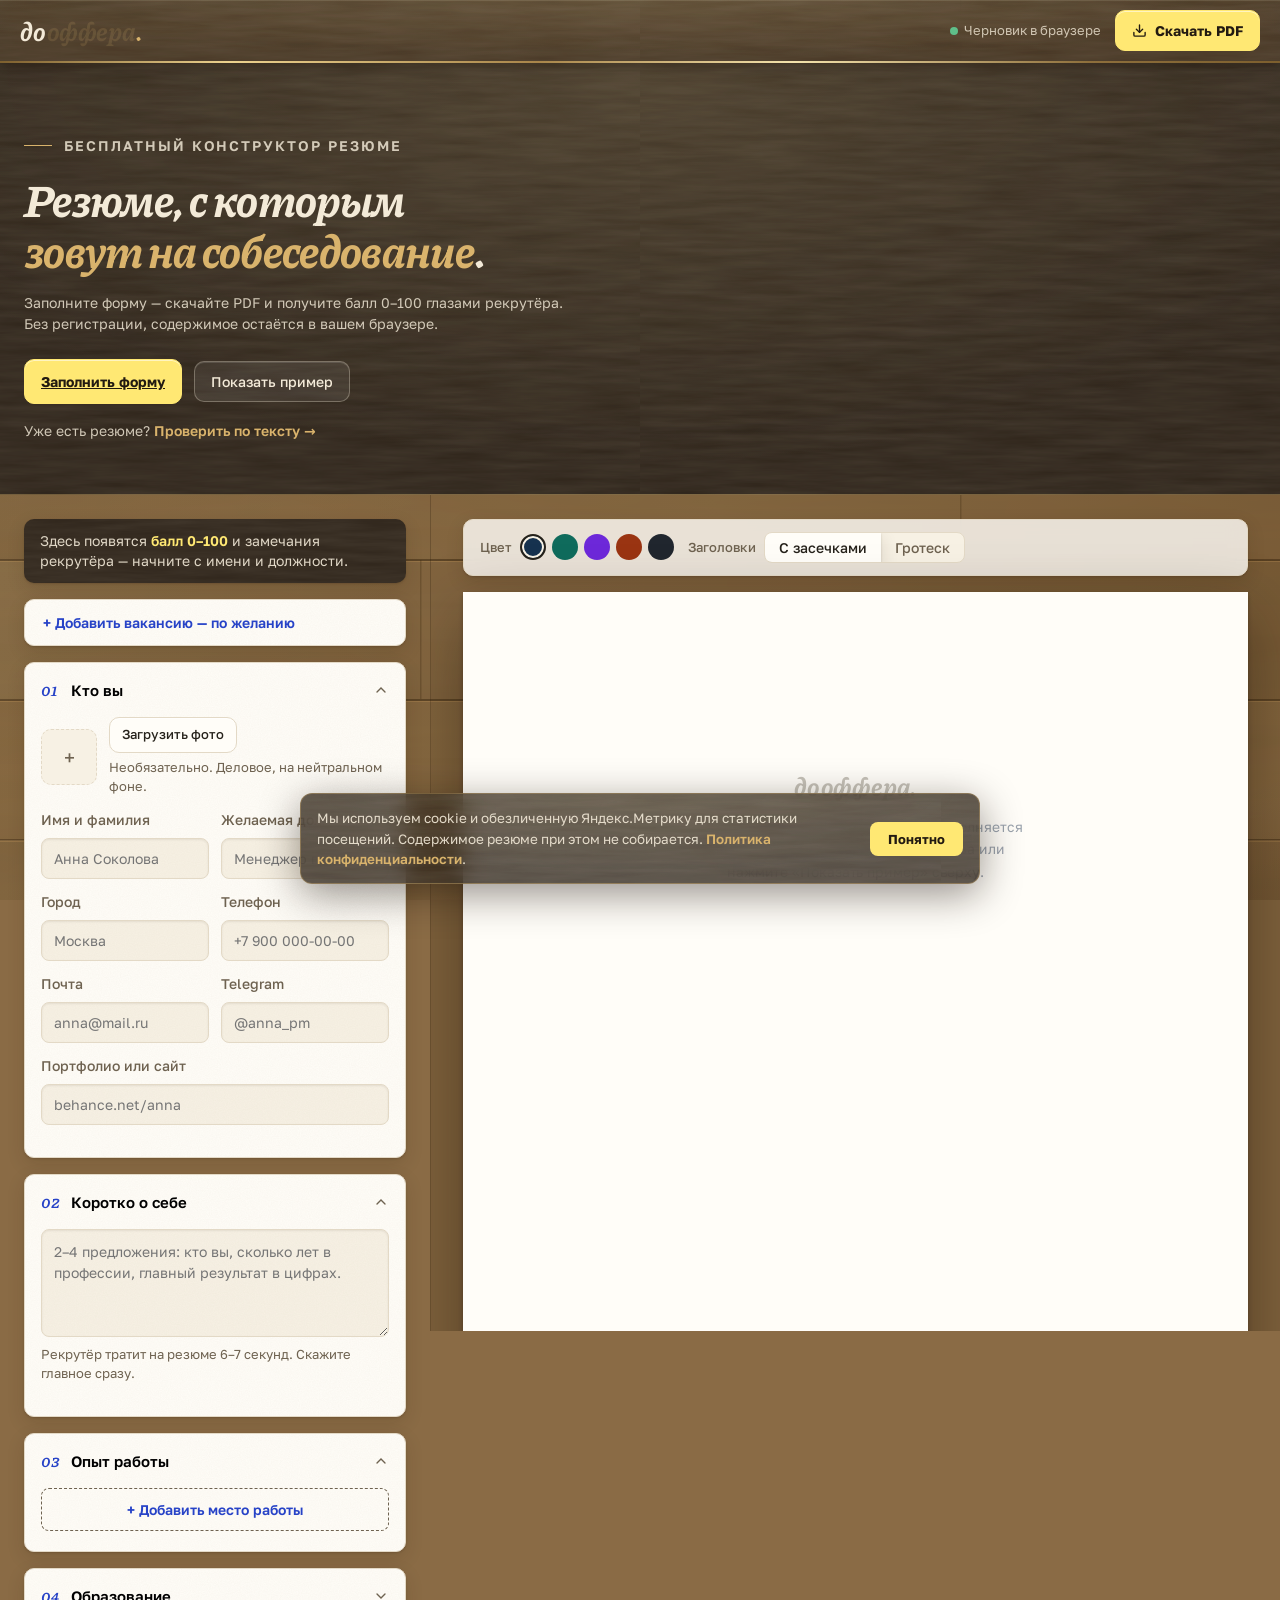
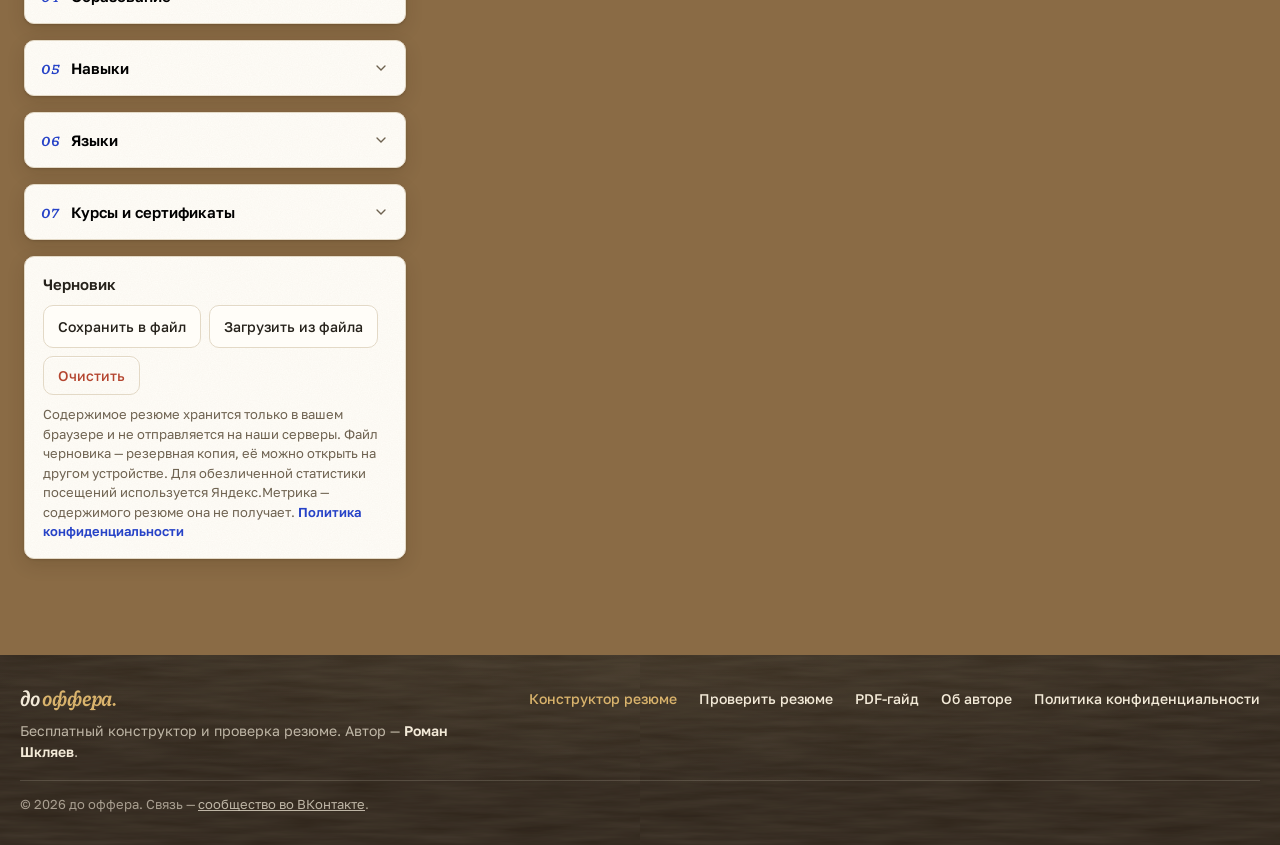
==== commit ee9be649: "feat: дизайн-система «Деревянный стол» — общий слой в css/base.css, главная отполирована, гайд перев" ====
--- a/index.html
+++ b/index.html
@@ -5,7 +5,7 @@
 <meta name="viewport" content="width=device-width, initial-scale=1.0">
 <title>до оффера. — конструктор резюме: заполните форму и скачайте PDF бесплатно</title>
 <link rel="icon" href="data:image/svg+xml,%3Csvg xmlns='http://www.w3.org/2000/svg' viewBox='0 0 64 64'%3E%3Crect width='64' height='64' rx='14' fill='%23FFE873'/%3E%3Ctext x='32' y='46' font-family='Georgia,serif' font-style='italic' font-weight='700' font-size='38' text-anchor='middle' fill='%2320262E'%3Eд.%3C/text%3E%3C/svg%3E">
-<meta name="theme-color" content="#E9E6DF">
+<meta name="theme-color" content="#2E241A">
 <meta name="yandex-verification" content="bf4db4d4021c4e03">
 <meta name="yandex-verification" content="8a9322e1d1e2fa7e">
 <link rel="canonical" href="https://do-offera.ru/">
@@ -20,86 +20,10 @@
 <meta property="og:image:alt" content="до оффера. — конструктор резюме">
 <meta name="twitter:card" content="summary_large_image">
 <link rel="stylesheet" href="fonts/fonts.css">
+<link rel="stylesheet" href="css/base.css">
 <style>
-:root{
-  --desk:#E9E6DF;
-  --desk-deep:#DDD9CF;
-  --paper:#FFFFFF;
-  --ink:#20262E;
-  --ink-soft:#5A6470;
-  --navy:#16324F;
-  --marker:#FFE873;
-  --pen:#2743C7;
-  --pen-deep:#1E33A0;
-  --line:#D8D4CA;
-  --ok:#1E7B4F;
-  --danger:#B4452F;
-  --radius:10px;
-  --shadow-card:0 1px 2px rgba(32,38,46,.06),0 4px 14px rgba(32,38,46,.05);
-  --sheet-w:794px; /* 210mm @96dpi */
-}
-*{box-sizing:border-box;margin:0;padding:0}
-html{scroll-behavior:smooth}
-@media (prefers-reduced-motion:reduce){
-  html{scroll-behavior:auto}
-  *,*::before,*::after{animation:none!important;transition:none!important}
-}
-body{
-  font-family:"Golos Text",system-ui,-apple-system,"Segoe UI",sans-serif;
-  background:var(--desk);
-  color:var(--ink);
-  font-size:15px;
-  line-height:1.5;
-}
-button{font-family:inherit;cursor:pointer}
-input,textarea,select{font-family:inherit;font-size:14px;color:var(--ink)}
-:focus-visible{outline:3px solid var(--pen);outline-offset:2px;border-radius:4px}
-
-/* ---------- Шапка ---------- */
-.topbar{
-  position:sticky;top:0;z-index:50;
-  background:rgba(233,230,223,.92);
-  backdrop-filter:blur(8px);
-  border-bottom:1px solid var(--line);
-}
-.topbar-in{
-  max-width:1440px;margin:0 auto;padding:10px 20px;
-  display:flex;align-items:center;gap:14px;flex-wrap:wrap;
-}
-.wordmark{
-  font-family:"Piazzolla",Georgia,serif;
-  font-style:italic;font-weight:700;
-  font-size:26px;color:var(--navy);
-  letter-spacing:-.01em;white-space:nowrap;
-  text-decoration:none;
-}
-.wordmark em{
-  font-style:italic;
-  background:linear-gradient(transparent 55%,var(--marker) 55%,var(--marker) 92%,transparent 92%);
-  padding:0 2px;
-}
-.tagline{font-size:13px;color:var(--ink-soft);margin-right:auto}
-.savestate{font-size:13px;color:var(--ink-soft);display:flex;align-items:center;gap:6px;white-space:nowrap}
-.savestate .dot{width:8px;height:8px;border-radius:50%;background:var(--ok);flex:none;transition:background .3s}
-.savestate.saving .dot{background:#C9A227}
-.btn{
-  border:1px solid var(--line);
-  background:var(--paper);
-  color:var(--ink);
-  border-radius:var(--radius);
-  padding:9px 16px;font-size:14px;font-weight:500;
-  display:inline-flex;align-items:center;gap:8px;
-  transition:border-color .15s,background .15s,transform .1s;
-}
-.btn:hover{border-color:var(--ink-soft)}
-.btn:active{transform:translateY(1px)}
-.btn-primary{
-  background:var(--pen);border-color:var(--pen);color:#fff;font-weight:600;
-}
-.btn-primary:hover{background:var(--pen-deep);border-color:var(--pen-deep)}
-.btn-ghost{background:transparent}
-.btn-danger{color:var(--danger)}
-.btn svg{flex:none}
+/* Страничные стили конструктора. Общий слой (токены, дерево,
+   шапка, кнопки, подвал, cookie) — в css/base.css */
 
 /* ---------- Каркас ---------- */
 .layout{
@@ -108,43 +32,78 @@
   gap:0;align-items:start;
 }
 .editor{
-  padding:20px 20px 80px;
-  display:flex;flex-direction:column;gap:14px;
+  padding:24px 24px 96px;
+  display:flex;flex-direction:column;gap:16px;
+  scroll-margin-top:80px;
 }
 .stage{
-  position:sticky;top:57px;
-  height:calc(100vh - 57px);
+  position:sticky;top:var(--tb-h);
+  height:calc(100vh - var(--tb-h));
   overflow:auto;
-  padding:22px 28px 40px;
-  background:
-    radial-gradient(1200px 500px at 70% -10%,rgba(255,255,255,.5),transparent 60%),
-    var(--desk-deep);
-  border-left:1px solid var(--line);
-}
-
-/* ---------- Готовность ---------- */
+  padding:24px 32px 48px;
+  background-color:var(--wood-stage);
+  background-image:
+    radial-gradient(150% 110% at 50% 45%,transparent 50%,rgba(28,17,5,.5) 100%),
+    radial-gradient(120% 50% at 70% -8%,rgba(255,238,196,.16),transparent 60%),
+    var(--planks);
+  background-attachment:fixed;
+  border-left:1px solid rgba(46,30,12,.28);
+}
+/* Тонкий скроллбар сцены — в тонах дерева */
+.stage::-webkit-scrollbar{width:10px}
+.stage::-webkit-scrollbar-track{background:transparent}
+.stage::-webkit-scrollbar-thumb{
+  background:rgba(46,36,26,.45);border-radius:99px;
+  border:2px solid transparent;background-clip:padding-box;
+}
+.stage::-webkit-scrollbar-thumb:hover{background:rgba(46,36,26,.65);border:2px solid transparent;background-clip:padding-box}
+
+/* ---------- Загрузка: бумаги ложатся на стол по очереди ---------- */
+body.boot .editor > *{
+  animation:settle .55s cubic-bezier(.22,.61,.36,1) both;
+  animation-delay:calc(.1s + var(--i,0) * .055s);
+}
+.editor > :nth-child(1){--i:0}
+.editor > :nth-child(2){--i:1}
+.editor > :nth-child(3){--i:2}
+.editor > :nth-child(4){--i:3}
+.editor > :nth-child(5){--i:4}
+.editor > :nth-child(6){--i:5}
+.editor > :nth-child(7){--i:6}
+.editor > :nth-child(8){--i:7}
+.editor > :nth-child(9){--i:8}
+.editor > :nth-child(10){--i:9}
+.editor > :nth-child(11){--i:10}
+.editor > :nth-child(12){--i:11}
+.editor > :nth-child(13){--i:12}
+body.boot .sheet-wrap{animation:lay .8s .3s cubic-bezier(.22,.61,.36,1) both}
+body.boot .expert-cta{animation:settle .6s .9s cubic-bezier(.22,.61,.36,1) both}
+
+/* ---------- Готовность: жёлтый маркер ---------- */
 .readiness{
-  background:var(--navy);color:#fff;
+  background:var(--marker);color:var(--walnut-deep);
   border-radius:var(--radius);
   padding:16px 18px;
-  box-shadow:var(--shadow-card);
+  box-shadow:var(--shadow-card),inset 0 1px 0 rgba(255,255,255,.6);
 }
 .readiness-top{display:flex;justify-content:space-between;align-items:baseline;gap:10px}
-.readiness-top h2{font-size:14px;font-weight:600;letter-spacing:.02em}
-.readiness-top .pct{font-family:"Piazzolla",Georgia,serif;font-weight:700;font-size:26px}
-.readiness-top .pct small{font-size:13px;font-weight:400;color:rgba(255,255,255,.7);margin-left:2px}
-.meter{height:8px;background:rgba(255,255,255,.18);border-radius:99px;margin:10px 0 8px;overflow:hidden}
-.meter i{display:block;height:100%;width:0;background:var(--marker);border-radius:99px;transition:width .4s ease}
-.readiness p{font-size:13px;color:rgba(255,255,255,.85);line-height:1.45}
-.readiness p b{color:var(--marker);font-weight:600}
-
-/* ---------- Заголовок страницы и пустая форма ---------- */
-.page-top{display:flex;flex-direction:column;gap:12px}
-.page-top h1{font-family:"Piazzolla",Georgia,serif;font-weight:700;color:var(--navy);font-size:24px;line-height:1.15;letter-spacing:-.01em}
-.btn-check{justify-content:center;border-color:var(--pen);color:var(--pen);font-weight:600;text-decoration:none}
-.btn-check:hover{border-color:var(--pen-deep);color:var(--pen-deep);background:rgba(39,67,199,.04)}
-/* Пока форма пуста, балл и замечания свёрнуты в одну строку — первое поле анкеты видно сразу */
-.empty-promise{display:none;background:var(--navy);color:rgba(255,255,255,.9);border-radius:var(--radius);padding:12px 16px;font-size:13.5px;line-height:1.45;box-shadow:var(--shadow-card)}
+.readiness-top h2{font-size:15px;font-weight:700;letter-spacing:.02em}
+.readiness-top .pct{font-family:"Piazzolla",Georgia,serif;font-style:italic;font-weight:700;font-size:30px}
+.readiness-top .pct small{font-size:13px;font-weight:400;color:rgba(34,26,17,.62);margin-left:2px}
+.meter{height:8px;background:rgba(34,26,17,.16);border-radius:99px;margin:10px 0 8px;overflow:hidden}
+.meter i{display:block;height:100%;width:0;background:var(--pen);border-radius:99px;transition:width .4s ease}
+.readiness p{font-size:14px;color:rgba(34,26,17,.82);line-height:1.45}
+.readiness p b{color:var(--pen-deep);font-weight:600}
+
+/* ---------- Пустая форма ---------- */
+.empty-promise{
+  display:none;
+  background-color:var(--walnut);
+  background-image:var(--grain-dark);
+  color:rgba(243,234,216,.9);
+  border-radius:var(--radius);padding:12px 16px;
+  font-size:14px;line-height:1.45;box-shadow:var(--shadow-card);
+}
 .empty-promise b{color:var(--marker);font-weight:600}
 body.form-empty .empty-promise{display:block}
 body.form-empty .readiness,body.form-empty #lintCard{display:none}
@@ -153,17 +112,16 @@
 #vacCard.collapsed{padding:0}
 #vacCard.collapsed .vac-open{display:block}
 #vacCard.collapsed > :not(.vac-open){display:none}
-@media (max-width:420px){ .page-top h1{font-size:21px} }
 
 /* ---------- Взгляд рекрутёра ---------- */
 .lint-card{padding:16px 18px}
 .lint-head{display:flex;justify-content:space-between;align-items:center;gap:10px;margin-bottom:10px}
 .lint-head h2{font-size:15px;font-weight:600}
-.lint-badge{font-size:12px;font-weight:600;color:var(--ink-soft);background:var(--desk);border-radius:99px;padding:3px 10px;white-space:nowrap}
+.lint-badge{font-size:12.5px;font-weight:600;color:var(--ink-soft);background:var(--paper-soft);border-radius:99px;padding:3px 10px;white-space:nowrap}
 .lint-badge.warn{background:#F6ECCB;color:#8A6D14}
 .lint-badge.ok{background:#DDEEE4;color:var(--ok)}
 #lintList{list-style:none;display:flex;flex-direction:column;gap:9px}
-#lintList li{display:flex;gap:9px;font-size:13px;line-height:1.5;color:var(--ink-soft)}
+#lintList li{display:flex;gap:9px;font-size:14px;line-height:1.5;color:var(--ink-soft)}
 #lintList li i{width:8px;height:8px;border-radius:50%;margin-top:6px;flex:none}
 #lintList li.l-warn i{background:#C9A227}
 #lintList li.l-ok i{background:var(--ok)}
@@ -173,14 +131,14 @@
 
 /* ---------- Соответствие вакансии ---------- */
 .lint-badge.bad{background:#F4E0DB;color:var(--danger)}
-.vac-result{margin-top:12px;display:flex;flex-direction:column;gap:9px;font-size:13px;color:var(--ink-soft);line-height:1.5}
+.vac-result{margin-top:12px;display:flex;flex-direction:column;gap:9px;font-size:14px;color:var(--ink-soft);line-height:1.5}
 .vac-result b{color:var(--ink);font-weight:600}
 .vac-chips{display:flex;flex-wrap:wrap;gap:6px}
-.vac-chip{font-size:12.5px;border-radius:99px;padding:3px 10px;background:var(--desk);color:var(--ink-soft)}
+.vac-chip{font-size:12.5px;border-radius:99px;padding:3px 10px;background:var(--paper-soft);color:var(--ink-soft)}
 .vac-chip.hit{background:#DDEEE4;color:var(--ok)}
 .vac-chip.miss{background:#F6ECCB;color:#8A6D14}
-.vac-note{font-size:12.5px;line-height:1.5;color:var(--ink-soft);background:#FCFBF9;border:1px solid var(--line);border-radius:8px;padding:8px 11px}
-.vac-cta{font-size:13px;color:var(--ink)}
+.vac-note{font-size:13.5px;line-height:1.5;color:var(--ink-soft);background:var(--paper-soft);border:1px solid var(--line);border-radius:8px;padding:8px 12px}
+.vac-cta{font-size:14px;color:var(--ink)}
 .vac-cta a{color:var(--pen);font-weight:600;text-decoration:none}
 .vac-cta a:hover{text-decoration:underline}
 
@@ -197,53 +155,64 @@
 }
 .expert-cta .expert-txt{flex:1;min-width:260px}
 .expert-cta h3{font-size:17px;font-weight:700;margin-bottom:4px}
-.expert-cta p{font-size:13.5px;color:var(--ink-soft);line-height:1.5}
-.expert-cta .offer-h{font-size:12px;font-weight:700;letter-spacing:.04em;text-transform:uppercase;color:var(--ink-soft);margin:14px 0 6px}
+.expert-cta p{font-size:14px;color:var(--ink-soft);line-height:1.5}
+.expert-cta .offer-h{
+  display:flex;align-items:center;gap:12px;
+  font-size:13px;font-weight:700;letter-spacing:.1em;text-transform:uppercase;color:var(--ink-soft);margin:16px 0 8px;
+}
+.expert-cta .offer-h::after{content:"";flex:1;height:1px;background:rgba(217,179,108,.5)}
 .expert-cta .offer-steps{margin:0;padding-left:20px;display:grid;gap:6px}
-.expert-cta .offer-steps li{font-size:13.5px;color:var(--ink);line-height:1.45}
+.expert-cta .offer-steps li{font-size:14px;color:var(--ink);line-height:1.45}
 .expert-cta .offer-list{list-style:none;margin:0;display:grid;gap:7px}
-.expert-cta .offer-list li{font-size:13.5px;color:var(--ink);line-height:1.45}
+.expert-cta .offer-list li{font-size:14px;color:var(--ink);line-height:1.45}
 .expert-cta .offer-list .hl{
   font-weight:700;padding:0 3px;
-  background:linear-gradient(transparent 55%,var(--marker) 55%,var(--marker) 92%,transparent 92%);
-}
+  background-image:linear-gradient(transparent 55%,var(--marker) 55%,var(--marker) 92%,transparent 92%);
+  background-repeat:no-repeat;background-size:100% 100%;
+}
+body.boot .expert-cta .offer-list .hl{animation:swipe .6s .8s cubic-bezier(.3,.6,.2,1) both}
 .expert-cta .offer-guarantee{
-  font-size:13px;color:var(--ink);line-height:1.5;margin-top:14px;
-  padding:9px 13px;border-radius:8px;
+  font-size:14px;color:var(--ink);line-height:1.5;margin-top:16px;
+  padding:12px 16px;border-radius:8px;
   background:#EAF4EE;border:1px solid #CBE4D5;
 }
 .expert-cta .offer-sample{display:grid;grid-template-columns:1fr 1fr;gap:10px}
 .expert-cta .offer-sample a{display:block;border:1px solid var(--line);border-radius:8px;overflow:hidden;background:#fff}
 .expert-cta .offer-sample img{display:block;width:100%;height:auto}
-.expert-cta .offer-sample-cap{font-size:12.5px;margin-top:6px}
+.expert-cta .offer-sample-cap{font-size:13px;margin-top:8px}
 .expert-cta .offer-prices{list-style:none;margin:0;display:grid;gap:7px}
-.expert-cta .offer-prices li{font-size:13.5px;color:var(--ink);line-height:1.45}
+.expert-cta .offer-prices li{font-size:14px;color:var(--ink);line-height:1.45}
 .expert-cta .offer-prices b{font-weight:600}
 .expert-cta .offer-foot{display:flex;align-items:center;gap:14px;flex-wrap:wrap;margin-top:16px}
-.expert-cta .offer-price{font-size:13px;color:var(--ink-soft);flex:1;min-width:180px;line-height:1.4}
+.expert-cta .offer-price{font-size:14px;color:var(--ink-soft);flex:1;min-width:180px;line-height:1.4}
 .expert-cta .offer-price b{font-size:19px;color:var(--ink);font-weight:700}
 .expert-cta .offer-author{color:var(--ink);margin-bottom:8px}
 .expert-cta .offer-articles{list-style:none;margin:0;display:grid;gap:7px}
-.expert-cta .offer-articles li{font-size:13.5px;line-height:1.45}
-.expert-cta .offer-articles .src{font-size:12px;color:var(--ink-soft);margin-right:4px}
+.expert-cta .offer-articles li{font-size:14px;line-height:1.45}
+.expert-cta .offer-articles .src{font-size:12.5px;color:var(--ink-soft);margin-right:4px}
 .expert-cta .offer-articles a{color:var(--pen);text-decoration:none}
 .expert-cta .offer-articles a:hover{text-decoration:underline}
 
 /* ---------- Черновик и приватность ---------- */
 .draft-row{display:flex;gap:8px;flex-wrap:wrap}
-.draft-row .btn{font-size:13px;padding:8px 12px}
-.privacy{font-size:12px;color:var(--ink-soft);line-height:1.5;margin-top:2px}
+.draft-row .btn{font-size:14px;padding:10px 14px}
+.privacy{font-size:13px;color:var(--ink-soft);line-height:1.5;margin-top:2px}
+.save-warn{font-size:13px;color:var(--danger);line-height:1.5;margin-top:12px}
 
 /* ---------- Карточки формы ---------- */
 .card{
-  background:var(--paper);
+  background-color:var(--paper);
+  background-image:var(--paper-noise);
   border:1px solid var(--line);
   border-radius:var(--radius);
   box-shadow:var(--shadow-card);
-}
+  transition:transform .35s ease,box-shadow .35s ease;
+}
+.card:hover{box-shadow:var(--shadow-card-hover)}
+.card-head:hover{background:var(--paper-soft)}
 .card > .card-head{
   width:100%;display:flex;align-items:center;gap:10px;
-  padding:14px 16px;background:none;border:none;text-align:left;
+  padding:16px;background:none;border:none;text-align:left;
   border-radius:var(--radius);
 }
 .card-head .num{
@@ -253,27 +222,31 @@
 .card-head h2{font-size:15px;font-weight:600;flex:1}
 .card-head .chev{transition:transform .2s;color:var(--ink-soft);flex:none}
 .card.open .chev{transform:rotate(180deg)}
-.card-body{display:none;padding:2px 16px 18px}
+.card-body{display:none;padding:0 16px 20px}
 .card.open .card-body{display:block}
 
-.grid2{display:grid;grid-template-columns:minmax(0,1fr) minmax(0,1fr);gap:10px}
-.field{display:flex;flex-direction:column;gap:5px;margin-bottom:10px;min-width:0}
-.field label{font-size:12.5px;font-weight:500;color:var(--ink-soft)}
+.grid2{display:grid;grid-template-columns:minmax(0,1fr) minmax(0,1fr);gap:12px}
+.field{display:flex;flex-direction:column;gap:8px;margin-bottom:12px;min-width:0}
+.field label{font-size:14px;font-weight:500;color:var(--ink-soft)}
 .field input,.field textarea,.field select{
   border:1px solid var(--line);border-radius:8px;
-  padding:9px 11px;background:#FCFBF9;
+  padding:11px 12px;
+  background-color:var(--paper-soft);
+  background-image:var(--paper-noise);
+  box-shadow:inset 0 1px 2px rgba(40,26,10,.08);
   width:100%;min-width:0;
   transition:border-color .15s;
 }
-.field input:focus,.field textarea:focus,.field select:focus{border-color:var(--pen);outline:none;background:#fff}
+.field input:focus,.field textarea:focus,.field select:focus{border-color:var(--pen);outline:none;background:var(--paper)}
+.field input:focus-visible,.field textarea:focus-visible,.field select:focus-visible{outline:3px solid rgba(39,67,199,.22);outline-offset:1px}
 .field textarea{resize:vertical;min-height:74px;line-height:1.5}
-.hint{font-size:12px;color:var(--ink-soft)}
+.hint{font-size:13px;color:var(--ink-soft)}
 
 /* фото */
-.photo-row{display:flex;align-items:center;gap:12px;margin-bottom:10px}
+.photo-row{display:flex;align-items:center;gap:12px;margin-bottom:12px}
 .photo-thumb{
   width:56px;height:56px;border-radius:10px;flex:none;
-  background:var(--desk);border:1px dashed var(--line);
+  background:var(--paper-soft);border:1px dashed var(--line);
   display:flex;align-items:center;justify-content:center;
   color:var(--ink-soft);font-size:20px;overflow:hidden;
 }
@@ -282,7 +255,7 @@
 /* динамические записи */
 .entry{
   border:1px solid var(--line);border-radius:8px;
-  padding:12px;margin-bottom:10px;background:#FCFBF9;
+  padding:12px;margin-bottom:12px;background:var(--paper-soft);
   position:relative;
 }
 .entry-tools{
@@ -293,12 +266,12 @@
   width:28px;height:28px;border-radius:6px;
   display:flex;align-items:center;justify-content:center;font-size:14px;
 }
-.icon-btn:hover{background:var(--desk);color:var(--ink)}
+.icon-btn:hover{background:var(--paper-soft);color:var(--ink)}
 .icon-btn.del:hover{color:var(--danger)}
 .add-btn{
   width:100%;border:1px dashed var(--ink-soft);background:transparent;
   color:var(--pen);font-weight:600;font-size:14px;
-  border-radius:8px;padding:10px;
+  border-radius:8px;padding:12px;
 }
 .add-btn:hover{border-color:var(--pen);background:rgba(39,67,199,.04)}
 .current-row{display:flex;align-items:center;gap:8px;font-size:13px;color:var(--ink-soft);margin-bottom:10px}
@@ -307,7 +280,7 @@
 /* навыки-теги */
 .tags{display:flex;flex-wrap:wrap;gap:6px;margin-bottom:8px}
 .tag{
-  background:var(--desk);border-radius:99px;padding:4px 6px 4px 12px;
+  background:var(--paper-soft);border-radius:99px;padding:4px 6px 4px 12px;
   font-size:13px;display:inline-flex;align-items:center;gap:4px;
 }
 .tag button{border:none;background:none;color:var(--ink-soft);font-size:14px;line-height:1;padding:2px 4px;border-radius:50%}
@@ -317,17 +290,25 @@
 .stage-tools{
   display:flex;align-items:center;gap:14px;flex-wrap:wrap;
   margin-bottom:16px;
-}
+  background-color:rgba(255,253,248,.82);
+  backdrop-filter:blur(10px);
+  -webkit-backdrop-filter:blur(10px);
+  border:1px solid var(--line);
+  border-radius:var(--radius);
+  box-shadow:var(--shadow-card);
+  padding:12px 16px;
+}
+body.boot .stage-tools{animation:settle .5s .5s cubic-bezier(.22,.61,.36,1) both}
 .stage-tools .group{display:flex;align-items:center;gap:8px}
-.stage-tools .lbl{font-size:12.5px;font-weight:500;color:var(--ink-soft)}
+.stage-tools .lbl{font-size:13px;font-weight:500;color:var(--ink-soft)}
 .swatches{display:flex;gap:6px}
 .swatch{
   width:26px;height:26px;border-radius:50%;border:2px solid transparent;
   padding:0;position:relative;
 }
-.swatch.active{border-color:var(--ink);box-shadow:inset 0 0 0 2px var(--desk-deep)}
-.seg{display:flex;background:rgba(255,255,255,.6);border:1px solid var(--line);border-radius:8px;overflow:hidden}
-.seg button{border:none;background:transparent;padding:6px 14px;font-size:13px;font-weight:500;color:var(--ink-soft)}
+.swatch.active{border-color:var(--ink);box-shadow:inset 0 0 0 2px var(--paper-soft)}
+.seg{display:flex;background:var(--paper-soft);border:1px solid var(--line);border-radius:8px;overflow:hidden}
+.seg button{border:none;background:transparent;padding:6px 14px;font-size:14px;font-weight:500;color:var(--ink-soft)}
 .seg button.active{background:var(--paper);color:var(--ink);box-shadow:var(--shadow-card)}
 
 .sheet-wrap{position:relative;margin:0 auto;transition:height .2s}
@@ -335,7 +316,7 @@
   width:var(--sheet-w);
   min-height:1123px; /* 297mm */
   background:var(--paper);
-  box-shadow:0 1px 2px rgba(32,38,46,.12),0 18px 45px rgba(32,38,46,.22);
+  box-shadow:var(--shadow-sheet);
   transform-origin:top left;
   padding:56px 60px;
 }
@@ -382,89 +363,68 @@
 }
 .r-empty p{font-size:14px;max-width:340px;margin:0 auto;line-height:1.6}
 
+/* ---------- Логотип-воронка: «оффера» проявляется с ростом балла ---------- */
+/* Пустая форма — слово-призрак (цель ещё не видна); балл растёт — слово материализуется
+   до латунного золота; скачал PDF — золото становится ярче (финиш). Механика только здесь,
+   на конструкторе: на остальных страницах логотип статичен. */
+.wordmark em{
+  opacity:calc(.15 + .85*var(--offer-progress,0));
+  transition:opacity .4s ease;
+}
+.wordmark .wm-dot,.sf-mark .wm-dot{color:var(--gold)}
+body.goal .wordmark em,body.goal .wordmark .wm-dot{color:#F0D394}
+
 /* ---------- Мобильная версия ---------- */
 .mobile-tabs{display:none}
 @media (max-width:1023px){
   .layout{grid-template-columns:1fr}
-  .stage{position:static;height:auto;border-left:none;border-top:1px solid var(--line)}
+  .stage{position:static;height:auto;border-left:none;border-top:1px solid rgba(46,30,12,.28)}
   .mobile-tabs{
     display:flex;position:fixed;bottom:14px;left:50%;transform:translateX(-50%);
-    z-index:60;background:var(--navy);border-radius:99px;padding:4px;
-    box-shadow:0 8px 30px rgba(22,50,79,.4);
+    z-index:60;
+    background-color:rgba(46,36,26,.85);
+    background-image:var(--grain-dark);
+    backdrop-filter:blur(12px);
+    -webkit-backdrop-filter:blur(12px);
+    border:1px solid rgba(217,179,108,.4);
+    border-radius:99px;padding:4px;
+    box-shadow:0 8px 30px rgba(20,12,4,.5);
   }
   .mobile-tabs button{
-    border:none;background:transparent;color:rgba(255,255,255,.75);
+    border:none;background:transparent;color:rgba(243,234,216,.75);
     padding:9px 22px;border-radius:99px;font-size:14px;font-weight:600;
   }
-  .mobile-tabs button.active{background:var(--marker);color:var(--navy)}
+  .mobile-tabs button.active{background:var(--marker);color:var(--walnut-deep)}
   body.show-preview .editor{display:none}
   body:not(.show-preview) .stage{display:none}
-  .tagline{display:none}
 }
 
 /* ---------- Печать ---------- */
 @media print{
   @page{size:A4;margin:0}
-  body{background:#fff}
-  .topbar,.editor,.stage-tools,.mobile-tabs,.print-hint,.expert-cta{display:none!important}
+  .topbar,.hero,.editor,.stage-tools,.mobile-tabs,.print-hint,.expert-cta{display:none!important}
   .layout{display:block;max-width:none}
   .stage{position:static;height:auto;overflow:visible;padding:0;background:#fff;border:none;display:block!important}
-  .sheet-wrap{height:auto!important;margin:0}
+  .sheet-wrap{height:auto!important;margin:0;animation:none!important;transform:none!important}
   .sheet{
     transform:none!important;width:210mm;min-height:auto;
     box-shadow:none;padding:14mm 15mm;
   }
   .r-sec,.r-item{break-inside:avoid}
 }
-.print-hint{font-size:12.5px;color:var(--ink-soft);text-align:center;margin-top:14px}
-
-/* ---------- Cookie-уведомление ---------- */
-.cookie-bar{
-  position:fixed;left:50%;bottom:16px;transform:translateX(-50%);
-  z-index:70;width:min(680px,calc(100% - 24px));
-  background:var(--navy);color:#fff;border-radius:12px;
-  box-shadow:0 10px 40px rgba(22,50,79,.35);
-  padding:14px 16px;display:flex;gap:14px;align-items:center;flex-wrap:wrap;
-}
-.cookie-bar p{font-size:13px;line-height:1.5;color:rgba(255,255,255,.9);flex:1;min-width:220px}
-.cookie-bar a{color:var(--marker);font-weight:600;text-decoration:none}
-.cookie-bar a:hover{text-decoration:underline}
-.cookie-bar button{
-  border:none;background:var(--marker);color:var(--navy);font-weight:700;
-  font-size:13px;padding:9px 18px;border-radius:8px;white-space:nowrap;
-}
-.cookie-bar[hidden]{display:none}
-@media (max-width:1023px){ .cookie-bar{bottom:76px} }
-@media print{ .cookie-bar{display:none!important} }
+.print-hint{font-size:13.5px;color:#3A2E1C;text-align:center;margin-top:16px}
+
 /* Телефон: шапка в два ряда и низкая плашка cookie — чтобы первое поле анкеты было видно сразу */
 @media (max-width:420px){
   .topbar-in{padding:8px 14px;gap:8px 10px}
   .wordmark{font-size:22px}
   .savestate{display:none}
   #downloadPdf{order:1;margin-left:auto}
-  #fillExample,#resetAll{order:2}
   .topbar .btn{padding:7px 11px;font-size:13px}
   .cookie-bar{padding:10px 12px;gap:10px;flex-wrap:nowrap}
   .cookie-bar p{font-size:12px;min-width:0}
   .cookie-bar button{padding:8px 12px}
 }
-
-/* ---------- Подвал (общий для всех страниц) ---------- */
-.sf{border-top:1px solid var(--line);background:var(--desk-deep)}
-.sf-in{max-width:1440px;margin:0 auto;padding:28px 20px 30px;display:flex;flex-wrap:wrap;gap:18px 48px;align-items:flex-start;justify-content:space-between}
-.sf-brand{max-width:440px}
-.sf-mark{font-family:"Piazzolla",Georgia,serif;font-style:italic;font-weight:700;font-size:21px;color:var(--navy);text-decoration:none;letter-spacing:-.01em}
-.sf-mark em{font-style:italic;background:linear-gradient(transparent 55%,var(--marker) 55%,var(--marker) 92%,transparent 92%);padding:0 2px}
-.sf-brand p{font-size:13.5px;line-height:1.5;color:var(--ink-soft);margin-top:6px}
-.sf-brand p a{color:var(--ink);font-weight:600;text-decoration:none}
-.sf-nav ul{list-style:none;display:flex;flex-wrap:wrap;gap:8px 22px;padding-top:4px}
-.sf-nav a{font-size:14px;font-weight:500;color:var(--ink);text-decoration:none}
-.sf a:hover{text-decoration:underline}
-.sf-nav a[aria-current="page"]{color:var(--pen)}
-.sf-note{flex-basis:100%;font-size:12.5px;line-height:1.5;color:var(--ink-soft);border-top:1px solid var(--line);padding-top:14px}
-.sf-note a{color:var(--ink-soft)}
-@media (max-width:1023px){ .sf-in{padding-bottom:88px} }
-@media print{ .sf{display:none!important} }
 </style>
 <!-- Yandex.Metrika counter -->
 <script type="text/javascript">
@@ -491,14 +451,12 @@
 <!-- /Yandex.Metrika counter -->
 </head>
 <body class="form-empty">
+<script>document.body.classList.add("boot");window.setTimeout(function(){document.body.classList.remove("boot")},1800);</script>
 
 <header class="topbar">
   <div class="topbar-in">
-    <a class="wordmark" href="#">до <em>оффера</em>.</a>
-    <span class="tagline">Резюме, с которым зовут на собеседование. Бесплатно, без регистрации.</span>
+    <a class="wordmark" href="#">до <em>оффера</em><span class="wm-dot">.</span></a>
     <span class="savestate" id="saveState"><span class="dot"></span><span id="saveText">Черновик в браузере</span></span>
-    <button class="btn btn-ghost" id="fillExample" type="button">Показать пример</button>
-    <button class="btn btn-ghost btn-danger" id="resetAll" type="button">Очистить</button>
     <button class="btn btn-primary" id="downloadPdf" type="button">
       <svg width="15" height="15" viewBox="0 0 24 24" fill="none" stroke="currentColor" stroke-width="2.2" stroke-linecap="round" stroke-linejoin="round"><path d="M21 15v4a2 2 0 0 1-2 2H5a2 2 0 0 1-2-2v-4"/><polyline points="7 10 12 15 17 10"/><line x1="12" y1="15" x2="12" y2="3"/></svg>
       Скачать PDF
@@ -506,15 +464,23 @@
   </div>
 </header>
 
+<header class="hero">
+  <div class="hero-in">
+    <p class="hero-eyebrow">Бесплатный конструктор резюме</p>
+    <h1>Резюме, с которым <em>зовут на&nbsp;собеседование</em>.</h1>
+    <p>Заполните форму — скачайте PDF и получите балл 0–100 глазами рекрутёра. Без регистрации, содержимое остаётся в вашем браузере.</p>
+    <div class="hero-actions">
+      <a class="btn btn-primary" href="#editor">Заполнить форму</a>
+      <button class="btn" id="fillExample" type="button">Показать пример</button>
+    </div>
+    <p class="hero-aside">Уже есть резюме? <a href="proverit-rezyume/">Проверить по тексту →</a></p>
+  </div>
+</header>
+
 <div class="layout">
 
   <!-- ================= РЕДАКТОР ================= -->
   <main class="editor" id="editor">
-
-    <div class="page-top">
-      <h1>Конструктор резюме: заполните форму — получите PDF и балл 0–100</h1>
-      <a class="btn btn-check" href="proverit-rezyume/">Уже есть резюме? Проверить по тексту</a>
-    </div>
 
     <p class="empty-promise">Здесь появятся <b>балл 0–100</b> и замечания рекрутёра — начните с имени и должности.</p>
 
@@ -667,7 +633,9 @@
           Загрузить из файла
           <input type="file" id="importDraft" accept="application/json,.json" hidden>
         </label>
+        <button class="btn btn-ghost btn-danger" id="resetAll" type="button">Очистить</button>
       </div>
+      <p class="save-warn" id="saveWarn" hidden>Черновик не влез в хранилище браузера — после закрытия страницы он потеряется. Нажмите «Сохранить в файл», чтобы сделать резервную копию. Обычно мешает фото — попробуйте его убрать.</p>
       <p class="privacy" style="margin-top:10px">Содержимое резюме хранится только в вашем браузере и не отправляется на наши серверы. Файл черновика — резервная копия, её можно открыть на другом устройстве. Для обезличенной статистики посещений используется Яндекс.Метрика — содержимого резюме она не получает. <a href="privacy.html" style="color:var(--pen);font-weight:600;text-decoration:none">Политика конфиденциальности</a></p>
     </div>
 
@@ -728,9 +696,9 @@
           <li><b>Письмо под вакансию — 1 500 ₽.</b> Сопроводительное под одну конкретную вакансию. Сутки.</li>
         </ul>
         <p class="offer-sample-cap">Какой формат нужен, подскажу после мини-диагноза.</p>
-        <p class="offer-guarantee">✅ <b>Гарантия:</b> не увидите пользы — верну деньги, без вопросов.</p>
+        <p class="offer-guarantee">✅ <b>Результат:</b> через сутки у вас — письменный разбор: где резюме режется, готовые правки и план откликов на две недели.</p>
         <div class="offer-foot">
-          <div class="offer-price"><b>1990 ₽</b> — полный разбор, цена основателя, пока набираю отзывы. Мини-диагноз — бесплатно.</div>
+          <div class="offer-price"><b>3 000 ₽</b> — полный разбор. Мини-диагноз — бесплатно.</div>
           <a class="btn btn-primary" id="expertBtn" href="#" target="_blank" rel="noopener noreferrer">Прислать резюме</a>
         </div>
         <h4 class="offer-h">Посчитать самому</h4>
@@ -764,7 +732,13 @@
   <button type="button" id="cookieOk">Понятно</button>
 </div>
 
-<script src="js/score.js?v=20261019"></script>
+<div class="cookie-bar" id="pdfPlate" hidden>
+  <p>Резюме скачано. Хотите, я бесплатно укажу, где оно теряется? Мини-диагноз — одним абзацем.</p>
+  <a id="pdfPlateCta" href="https://vk.me/dooffera" target="_blank" rel="noopener noreferrer">Получить мини-диагноз</a>
+  <button type="button" id="pdfPlateClose" aria-label="Скрыть предложение">✕</button>
+</div>
+
+<script src="js/score.js?v=20261103"></script>
 <script>
 "use strict";
 
@@ -852,8 +826,19 @@
   st.classList.add("saving"); tx.textContent = "Сохраняю…";
   clearTimeout(saveTimer);
   saveTimer = setTimeout(()=>{
-    try{ localStorage.setItem(STORAGE_KEY, JSON.stringify(state)); }catch(e){}
-    st.classList.remove("saving"); tx.textContent = "Сохранено в браузере";
+    const warn = $("#saveWarn");
+    try{
+      localStorage.setItem(STORAGE_KEY, JSON.stringify(state));
+      st.classList.remove("saving"); tx.textContent = "Сохранено в браузере";
+      st.querySelector(".dot")?.style.removeProperty("background");
+      if(warn) warn.hidden = true;
+    }catch(e){
+      /* Хранилище переполнено (обычно из-за фото): резюме молча терять нельзя */
+      st.classList.remove("saving"); tx.textContent = "Не сохранилось";
+      const dot = st.querySelector(".dot");
+      if(dot) dot.style.background = "var(--danger)";
+      if(warn) warn.hidden = false;
+    }
   }, 400);
 }
 
@@ -981,6 +966,10 @@
 /* ================= Балл резюме ================= */
 /* Правила балла — в js/score.js: тем же кодом считает страница «Проверить резюме». */
 let scoreGoalDone = false;
+/* Логотип-воронка: прозрачность слова «оффера» = готовность резюме */
+function setOfferProgress(v){
+  document.body.style.setProperty("--offer-progress",(Math.max(0,Math.min(100,v))/100).toFixed(3));
+}
 function renderScore(){
   const c = completeness(state);
   const numEl = $("#readyPct"), tipEl = $("#readyTip");
@@ -988,9 +977,11 @@
     numEl.textContent = "—";
     $("#readyBar").style.width = c.pct + "%";
     tipEl.innerHTML = "Следующий шаг: " + (c.tips[0] || "добавьте языки или курсы, чтобы усилить резюме.");
+    setOfferProgress(c.pct);
     return;
   }
   const sc = scoreResume(state);
+  setOfferProgress(sc.total);
   numEl.innerHTML = sc.total + "<small>/100" + (sc.hasVac ? "" : " · без вакансии") + "</small>";
   $("#readyBar").style.width = sc.total + "%";
   if(!scoreGoalDone && window.ym){ scoreGoalDone = true; ym(110415141,'reachGoal','score_ready'); }
@@ -1450,7 +1441,25 @@
 /* ================= Верхние кнопки ================= */
 $("#downloadPdf").addEventListener("click", ()=>{
   if(window.ym) ym(110415141,'reachGoal','pdf_download');
+  /* Логотип-воронка: PDF скачан — маркер под «оффера» прочерчивается золотым до перезагрузки */
+  document.body.classList.add("goal");
+  /* Мобильная плашка с мини-диагнозом: показываем один раз за сессию,
+     после закрытия — не пристаём */
+  try{
+    if(window.matchMedia("(max-width:1023px)").matches &&
+       sessionStorage.getItem("pdf_plate_closed") !== "1"){
+      $("#pdfPlate").hidden = false;
+      if(window.ym) ym(110415141,'reachGoal','pdf_plate_view');
+    }
+  }catch(e){ /* sessionStorage недоступен — плашка просто не показывается */ }
   window.print();
+});
+$("#pdfPlateClose").addEventListener("click", ()=>{
+  $("#pdfPlate").hidden = true;
+  try{ sessionStorage.setItem("pdf_plate_closed","1"); }catch(e){}
+});
+$("#pdfPlateCta").addEventListener("click", ()=>{
+  if(window.ym) ym(110415141,'reachGoal','order_review');
 });
 
 $("#fillExample").addEventListener("click", ()=>{
@@ -1547,7 +1556,7 @@
 <footer class="sf">
   <div class="sf-in">
     <div class="sf-brand">
-      <a class="sf-mark" href="./">до <em>оффера</em>.</a>
+      <a class="sf-mark" href="./">до <em>оффера</em><span class="wm-dot">.</span></a>
       <p>Бесплатный конструктор и проверка резюме. Автор — <a href="ob-avtore/">Роман Шкляев</a>.</p>
     </div>
     <nav class="sf-nav" aria-label="Страницы сайта">
--- a/css/base.css
+++ b/css/base.css
@@ -0,0 +1,240 @@
+/* ============================================================
+   «до оффера.» — дизайн-система «Деревянный стол»
+   Общий слой: токены, текстуры дерева, шапка, подвал, кнопки,
+   cookie-плашки. Страничные стили живут в самих страницах.
+   ============================================================ */
+
+:root{
+  /* дерево */
+  --wood:#8A6B45;
+  --wood-stage:#7E613C;
+  --walnut:#2E241A;
+  --walnut-deep:#221A11;
+  --cream:#F3EAD8;
+  /* Шкала текста: 12.5 служебные чипы · 13 подсказки · 14 основной текст ·
+     15 заголовки карточек · 17 заголовки блоков · 20 h3. Других размеров нет. */
+  /* бумага и чернила */
+  --paper:#FFFDF8;
+  --paper-soft:#F7F1E4;
+  --ink:#26221B;
+  --ink-soft:#6E6250;
+  --line:#E3D9C6;
+  /* канцелярия */
+  --marker:#FFE873;
+  --pen:#2743C7;
+  --pen-deep:#1E33A0;
+  --gold:#D9B36C;
+  /* маркер на тёмных поверхностях: полупрозрачный, не слепит */
+  --marker-glass:rgba(255,232,115,.4);
+  /* статус */
+  --ok:#1E7B4F;
+  --danger:#B4452F;
+  /* совместимость со старыми правилами */
+  --desk:var(--paper-soft);
+  --desk-deep:var(--wood-stage);
+  /* служебные */
+  --radius:10px;
+  --shadow-card:0 1px 2px rgba(40,26,10,.16),0 6px 18px rgba(40,26,10,.14);
+  --shadow-card-hover:0 2px 4px rgba(40,26,10,.18),0 14px 34px rgba(40,26,10,.22);
+  --shadow-sheet:0 2px 4px rgba(25,15,4,.28),0 24px 60px rgba(25,15,4,.4);
+  --grain:url("data:image/svg+xml,%3Csvg xmlns='http://www.w3.org/2000/svg' width='640' height='640'%3E%3Cfilter id='g'%3E%3CfeTurbulence type='fractalNoise' baseFrequency='0.012 0.14' numOctaves='4' seed='8'/%3E%3CfeColorMatrix values='0 0 0 0 0.22 0 0 0 0 0.14 0 0 0 0 0.05 0 0 0 0.5 0'/%3E%3C/filter%3E%3Crect width='640' height='640' filter='url(%23g)'/%3E%3C/svg%3E");
+  --grain-dark:url("data:image/svg+xml,%3Csvg xmlns='http://www.w3.org/2000/svg' width='640' height='640'%3E%3Cfilter id='g'%3E%3CfeTurbulence type='fractalNoise' baseFrequency='0.012 0.14' numOctaves='4' seed='4'/%3E%3CfeColorMatrix values='0 0 0 0 0.94 0 0 0 0 0.86 0 0 0 0 0.68 0 0 0 0.10 0'/%3E%3C/filter%3E%3Crect width='640' height='640' filter='url(%23g)'/%3E%3C/svg%3E");
+  /* дощатая столешница: 3 доски по 140px, швы с фаской, торцевые стыки вразбежку,
+     волокна и минеральные прожилки — всё бесшовно тайлится (stitchTiles) */
+  --planks:url("data:image/svg+xml,%3Csvg xmlns='http://www.w3.org/2000/svg' width='1440' height='420'%3E%3Cdefs%3E%3ClinearGradient id='a' x1='0' y1='0' x2='1' y2='0'%3E%3Cstop offset='0' stop-color='%2384653F'/%3E%3Cstop offset='.5' stop-color='%238E6F48'/%3E%3Cstop offset='1' stop-color='%23815F3A'/%3E%3C/linearGradient%3E%3ClinearGradient id='b' x1='0' y1='0' x2='1' y2='0'%3E%3Cstop offset='0' stop-color='%238E7049'/%3E%3Cstop offset='.45' stop-color='%23866743'/%3E%3Cstop offset='1' stop-color='%237C5D38'/%3E%3C/linearGradient%3E%3ClinearGradient id='c' x1='0' y1='0' x2='1' y2='0'%3E%3Cstop offset='0' stop-color='%238A6941'/%3E%3Cstop offset='.6' stop-color='%2393744D'/%3E%3Cstop offset='1' stop-color='%2385653E'/%3E%3C/linearGradient%3E%3Cfilter id='g'%3E%3CfeTurbulence type='fractalNoise' baseFrequency='0.0013 0.013' numOctaves='4' seed='11' stitchTiles='stitch'/%3E%3CfeColorMatrix values='0 0 0 0 0.15 0 0 0 0 0.09 0 0 0 0 0.03 0 0 0 0.42 0'/%3E%3C/filter%3E%3Cfilter id='m'%3E%3CfeTurbulence type='fractalNoise' baseFrequency='0.0009 0.005' numOctaves='2' seed='7' stitchTiles='stitch'/%3E%3CfeColorMatrix values='0 0 0 0 0.10 0 0 0 0 0.05 0 0 0 0 0.01 0 0 0 0.22 0'/%3E%3C/filter%3E%3C/defs%3E%3Crect width='1440' height='140' fill='url(%23a)'/%3E%3Crect y='140' width='1440' height='140' fill='url(%23b)'/%3E%3Crect y='280' width='1440' height='140' fill='url(%23c)'/%3E%3Crect width='1440' height='420' filter='url(%23m)'/%3E%3Crect width='1440' height='420' filter='url(%23g)'/%3E%3Crect y='139' width='1440' height='2' fill='%233E2A12' opacity='.55'/%3E%3Crect y='141' width='1440' height='1' fill='%23C99B5B' opacity='.28'/%3E%3Crect y='279' width='1440' height='2' fill='%233E2A12' opacity='.55'/%3E%3Crect y='281' width='1440' height='1' fill='%23C99B5B' opacity='.28'/%3E%3Crect y='419' width='1440' height='2' fill='%233E2A12' opacity='.55'/%3E%3Crect y='1' width='1440' height='1' fill='%23C99B5B' opacity='.28'/%3E%3Crect x='960' y='0' width='1.5' height='139' fill='%233E2A12' opacity='.3'/%3E%3Crect x='420' y='140' width='1.5' height='139' fill='%233E2A12' opacity='.3'/%3E%3Crect x='1180' y='280' width='1.5' height='139' fill='%233E2A12' opacity='.3'/%3E%3C/svg%3E");
+  --paper-noise:url("data:image/svg+xml,%3Csvg xmlns='http://www.w3.org/2000/svg' width='240' height='240'%3E%3Cfilter id='p'%3E%3CfeTurbulence type='fractalNoise' baseFrequency='0.9' numOctaves='2' seed='7'/%3E%3CfeColorMatrix values='0 0 0 0 0.35 0 0 0 0 0.28 0 0 0 0 0.18 0 0 0 0.06 0'/%3E%3C/filter%3E%3Crect width='240' height='240' filter='url(%23p)'/%3E%3C/svg%3E");
+  --sheet-w:794px; /* 210mm @96dpi */
+  --tb-h:64px; /* высота шапки — для sticky-сцены */
+}
+
+/* ---------- База ---------- */
+*{box-sizing:border-box;margin:0;padding:0}
+html{scroll-behavior:smooth}
+@media (prefers-reduced-motion:reduce){
+  html{scroll-behavior:auto}
+  *,*::before,*::after{animation:none!important;transition:none!important}
+}
+body{
+  font-family:"Golos Text",system-ui,-apple-system,"Segoe UI",sans-serif;
+  color:var(--ink);
+  font-size:15px;
+  line-height:1.5;
+  background-color:var(--wood);
+  background-image:
+    radial-gradient(130% 60% at 50% -8%,rgba(255,238,196,.22),transparent 62%),
+    linear-gradient(105deg,rgba(255,240,200,.06),transparent 38%),
+    var(--planks);
+  background-attachment:fixed;
+}
+button{font-family:inherit;cursor:pointer}
+input,textarea,select{font-family:inherit;font-size:14px;color:var(--ink)}
+:focus-visible{outline:3px solid var(--pen);outline-offset:2px;border-radius:4px}
+.topbar :focus-visible,.sf :focus-visible,.cookie-bar :focus-visible,.mobile-tabs :focus-visible{outline-color:var(--marker)}
+::selection{background:var(--marker);color:var(--walnut-deep)}
+
+/* ---------- Шапка (тёмный орех с латунной кромкой) ---------- */
+.topbar{
+  position:sticky;top:0;z-index:50;
+  background-color:rgba(46,36,26,.74);
+  background-image:
+    radial-gradient(90% 130% at 50% 0%,rgba(255,226,160,.12),transparent 72%),
+    var(--grain-dark);
+  border-bottom:2px solid;
+  border-image:linear-gradient(90deg,#7d5f2e,#ecd28e 18%,#a8854a 42%,#f4e3ac 62%,#8d6f3c 85%,#7d5f2e) 1;
+  backdrop-filter:blur(14px) saturate(1.2);
+  -webkit-backdrop-filter:blur(14px) saturate(1.2);
+  box-shadow:0 2px 14px rgba(20,12,4,.35),inset 0 1px 0 rgba(233,222,190,.14);
+}
+.topbar-in{
+  max-width:1440px;margin:0 auto;padding:10px 20px;
+  display:flex;align-items:center;gap:14px;flex-wrap:wrap;
+}
+.wordmark{
+  font-family:"Piazzolla",Georgia,serif;
+  font-style:italic;font-weight:700;
+  font-size:26px;color:var(--cream);
+  letter-spacing:-.01em;white-space:nowrap;
+  text-decoration:none;
+}
+.wordmark em,.sf-mark em{
+  font-style:italic;
+  color:var(--gold);
+}
+.savestate{font-size:13px;color:rgba(243,234,216,.78);display:flex;align-items:center;gap:6px;white-space:nowrap;margin-left:auto}
+.savestate .dot{width:8px;height:8px;border-radius:50%;background:#5FBF8A;flex:none;transition:background .3s}
+.savestate.saving .dot{background:var(--gold)}
+
+/* ---------- Hero: тезис на тёмном дереве ---------- */
+.hero{
+  background-color:var(--walnut);
+  background-image:
+    radial-gradient(90% 130% at 50% 0%,rgba(255,226,160,.14),transparent 72%),
+    var(--grain-dark);
+  color:var(--cream);
+  border-bottom:1px solid rgba(217,179,108,.35);
+}
+.hero-in{max-width:1440px;margin:0 auto;padding:56px 24px 52px}
+.hero h1{
+  font-family:"Piazzolla",Georgia,serif;font-style:italic;font-weight:700;
+  font-size:clamp(30px,4.2vw,46px);line-height:1.12;letter-spacing:-.015em;
+  color:var(--cream);max-width:760px;text-wrap:balance;
+}
+.hero h1 em{
+  font-style:italic;padding:0 1px;
+  color:var(--gold);
+}
+.hero-eyebrow{
+  display:flex;align-items:center;gap:12px;
+  font-size:13px;font-weight:600;letter-spacing:.14em;text-transform:uppercase;
+  color:var(--gold);margin-bottom:16px;
+}
+.hero-eyebrow::before{content:"";width:28px;height:1px;background:var(--gold);flex:none}
+.hero p{margin-top:16px;font-size:14px;line-height:1.55;color:rgba(243,234,216,.82);max-width:560px}
+.hero-actions{margin-top:24px;display:flex;gap:12px;flex-wrap:wrap;align-items:center}
+.hero .btn{border-color:rgba(243,234,216,.32);background:rgba(255,253,248,.07);color:var(--cream)}
+.hero .btn:hover{border-color:rgba(243,234,216,.6);background:rgba(255,253,248,.12)}
+.hero .btn-primary{background:var(--marker);border-color:var(--marker);color:var(--walnut-deep);font-weight:700}
+.hero .btn-primary:hover{background:#FFEF9E;border-color:#FFEF9E}
+.hero-aside{margin-top:12px;font-size:14px}
+.hero-aside a{color:var(--gold);font-weight:600;text-decoration:none}
+.hero-aside a:hover{text-decoration:underline}
+body.boot .hero-in{animation:settle .5s cubic-bezier(.22,.61,.36,1) both}
+@media (max-width:1023px){
+  .hero-in{padding:32px 20px 28px}
+  .hero h1{font-size:clamp(26px,7vw,32px)}
+}
+@media (max-width:420px){ .hero-in{padding:24px 16px 22px} }
+
+/* ---------- Кнопки ---------- */
+.btn{
+  border:1px solid var(--line);
+  background:var(--paper);
+  color:var(--ink);
+  border-radius:var(--radius);
+  padding:11px 16px;font-size:14px;font-weight:500;
+  display:inline-flex;align-items:center;gap:8px;
+  box-shadow:inset 0 1px 0 rgba(255,255,255,.75);
+  transition:border-color .15s,background .15s,transform .15s,box-shadow .15s;
+}
+.btn:hover{border-color:var(--ink-soft);transform:translateY(-1px);box-shadow:inset 0 1px 0 rgba(255,255,255,.75),0 3px 10px rgba(40,26,10,.16)}
+.btn:active{transform:translateY(1px);box-shadow:none}
+.btn svg{flex:none}
+.btn-primary{background:var(--marker);border-color:var(--marker);color:var(--walnut-deep);font-weight:700}
+.btn-primary:hover{background:#FFEF9E;border-color:#FFEF9E}
+.btn-ghost{background:transparent}
+.btn-danger{color:var(--danger)}
+/* кнопки на тёмном дереве */
+.topbar .btn,.hero .btn{border-color:rgba(243,234,216,.3);background:rgba(255,253,248,.07);color:var(--cream);box-shadow:inset 0 1px 0 rgba(255,255,255,.12)}
+.topbar .btn:hover,.hero .btn:hover{border-color:rgba(243,234,216,.6);background:rgba(255,253,248,.12);box-shadow:inset 0 1px 0 rgba(255,255,255,.12),0 3px 10px rgba(20,12,4,.3)}
+.topbar .btn-primary,.hero .btn-primary{background:var(--marker);border-color:var(--marker);color:var(--walnut-deep);box-shadow:inset 0 1px 0 rgba(255,255,255,.55)}
+.topbar .btn-primary:hover{background:#FFEF9E;border-color:#FFEF9E}
+.topbar .btn-ghost{background:transparent}
+.topbar .btn-danger{color:#E89B7B}
+
+/* ---------- Cookie-плашки ---------- */
+.cookie-bar{
+  position:fixed;left:50%;bottom:16px;transform:translateX(-50%);
+  z-index:70;width:min(680px,calc(100% - 24px));
+  background-color:rgba(46,36,26,.8);
+  background-image:radial-gradient(90% 130% at 50% 0%,rgba(255,226,160,.10),transparent 72%),var(--grain-dark);
+  backdrop-filter:blur(12px) saturate(1.15);
+  -webkit-backdrop-filter:blur(12px) saturate(1.15);
+  color:var(--cream);
+  border:1px solid rgba(217,179,108,.35);
+  border-radius:12px;
+  box-shadow:0 10px 40px rgba(20,12,4,.45);
+  padding:14px 16px;display:flex;gap:14px;align-items:center;flex-wrap:wrap;
+}
+.cookie-bar p{font-size:13.5px;line-height:1.5;color:rgba(243,234,216,.9);flex:1;min-width:220px}
+.cookie-bar a{color:var(--gold);font-weight:600;text-decoration:none}
+.cookie-bar a:hover{text-decoration:underline}
+.cookie-bar button{
+  border:none;background:var(--marker);color:var(--walnut-deep);font-weight:700;
+  font-size:13px;padding:9px 18px;border-radius:8px;white-space:nowrap;
+}
+.cookie-bar[hidden]{display:none}
+@media (max-width:1023px){ .cookie-bar{bottom:76px} }
+@media print{ .cookie-bar{display:none!important} }
+#pdfPlateCta{
+  border:none;background:var(--marker);color:var(--walnut-deep);font-weight:700;
+  font-size:13px;padding:9px 18px;border-radius:8px;white-space:nowrap;
+  text-decoration:none;
+}
+#pdfPlateClose{
+  border:none;background:transparent;color:rgba(243,234,216,.7);
+  font-size:16px;line-height:1;padding:6px;border-radius:8px;
+}
+#pdfPlateClose:hover{background:rgba(255,255,255,.12);color:#fff}
+
+/* ---------- Подвал (тёмный орех) ---------- */
+.sf{
+  background-color:var(--walnut);
+  background-image:radial-gradient(90% 100% at 50% 0%,rgba(255,226,160,.07),transparent 70%),var(--grain-dark);
+  color:var(--cream);
+}
+.sf-in{max-width:1440px;margin:0 auto;padding:28px 20px 30px;display:flex;flex-wrap:wrap;gap:18px 48px;align-items:flex-start;justify-content:space-between}
+.sf-brand{max-width:440px}
+.sf-mark{font-family:"Piazzolla",Georgia,serif;font-style:italic;font-weight:700;font-size:21px;color:var(--cream);text-decoration:none;letter-spacing:-.01em}
+.sf-brand p{font-size:14px;line-height:1.5;color:rgba(243,234,216,.72);margin-top:6px}
+.sf-brand p a{color:var(--cream);font-weight:600;text-decoration:none}
+.sf-nav ul{list-style:none;display:flex;flex-wrap:wrap;gap:8px 22px;padding-top:4px}
+.sf-nav a{font-size:14px;font-weight:500;color:var(--cream);text-decoration:none}
+.sf a:hover{text-decoration:underline}
+.sf-nav a[aria-current="page"]{color:var(--gold)}
+.sf-note{flex-basis:100%;font-size:13px;line-height:1.5;color:rgba(243,234,216,.6);border-top:1px solid rgba(243,234,216,.16);padding-top:14px}
+.sf-note a{color:rgba(243,234,216,.72)}
+@media (max-width:1023px){ .sf-in{padding-bottom:88px} }
+@media print{ .sf{display:none!important} }
+
+/* ---------- Печать: страница всегда белая ---------- */
+@media print{
+  body{background:#fff;background-image:none!important}
+}
+
+/* ---------- Движение: сцена «оживает» при загрузке ---------- */
+@keyframes settle{from{opacity:0;transform:translateY(10px)}to{opacity:1;transform:none}}
+@keyframes lay{from{opacity:0;transform:translateY(18px)}to{opacity:1;transform:none}}
+@keyframes swipe{from{background-size:0 100%}to{background-size:100% 100%}}
+/* Класс boot ставит скрипт сразу после <body> и снимает через 1.8 с:
+   без JS страница видима полностью, а переключение вкладок на телефоне
+   не перезапускает сцену */
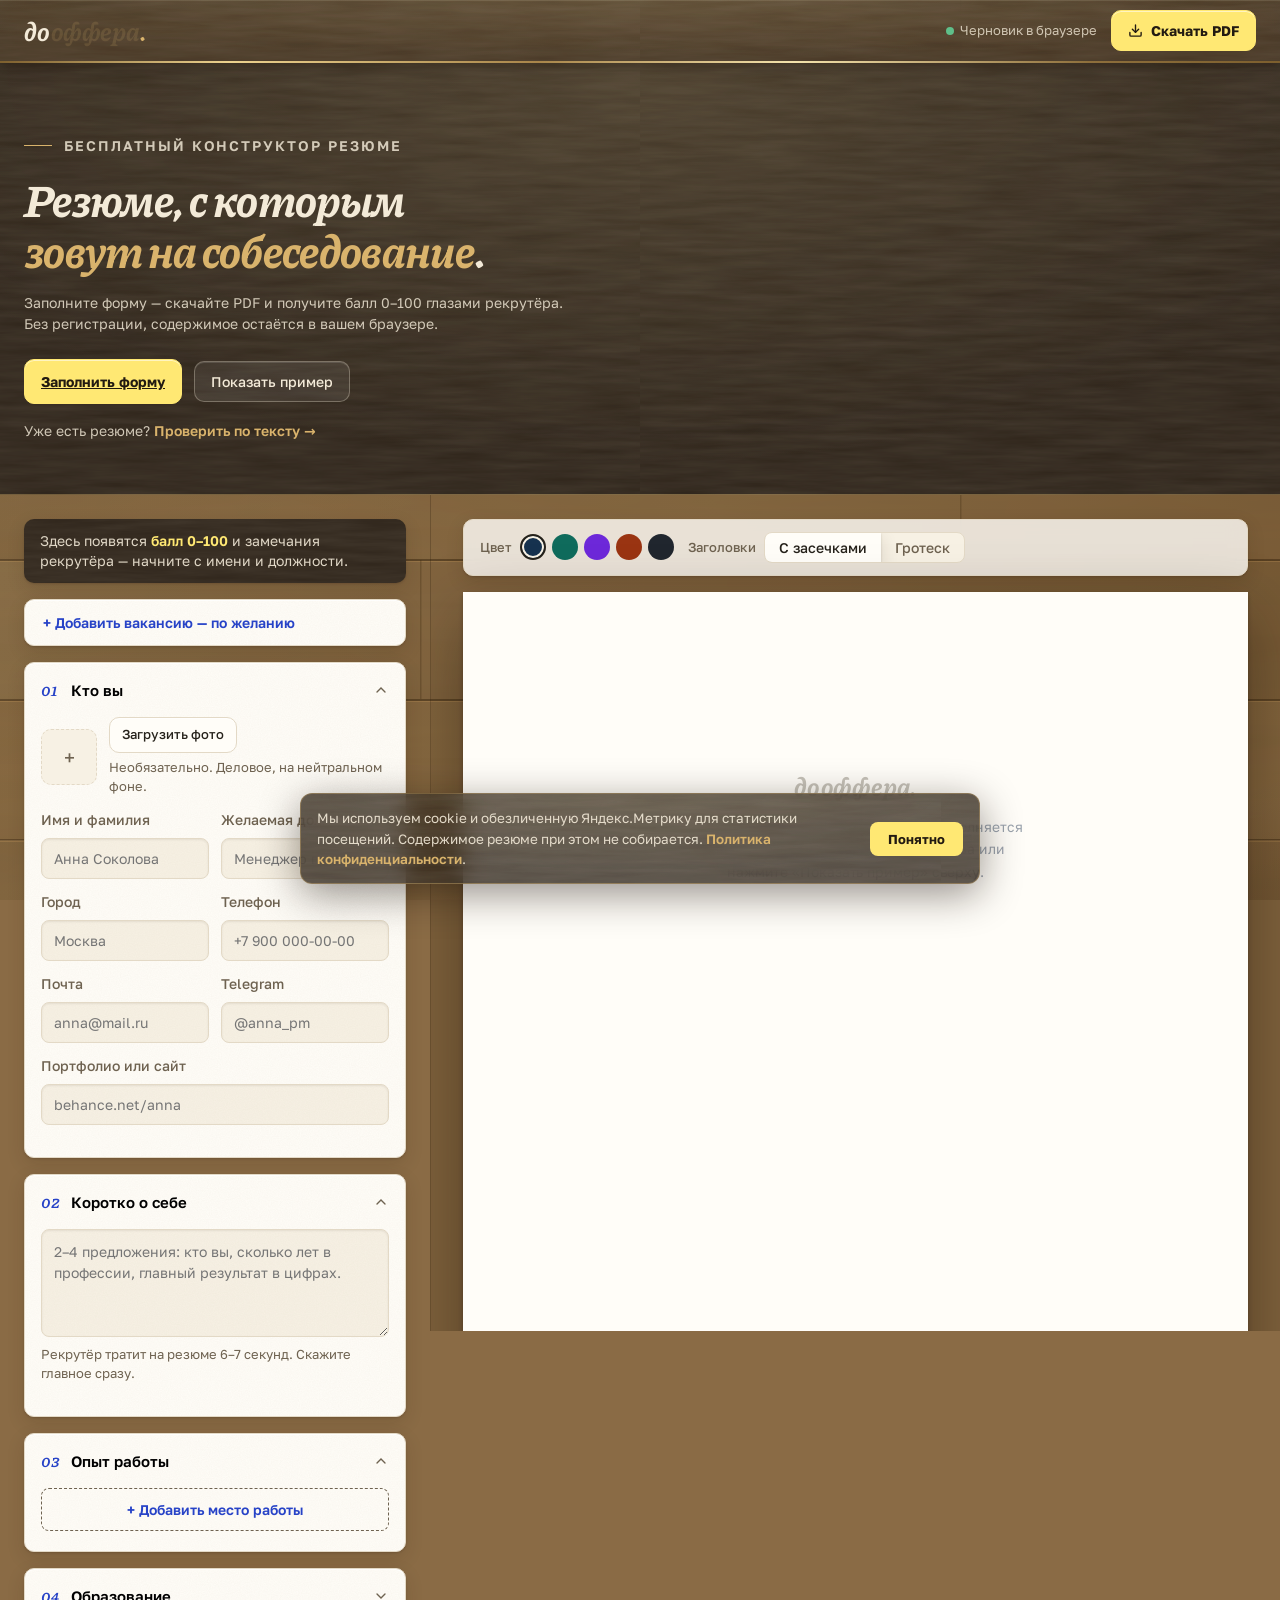
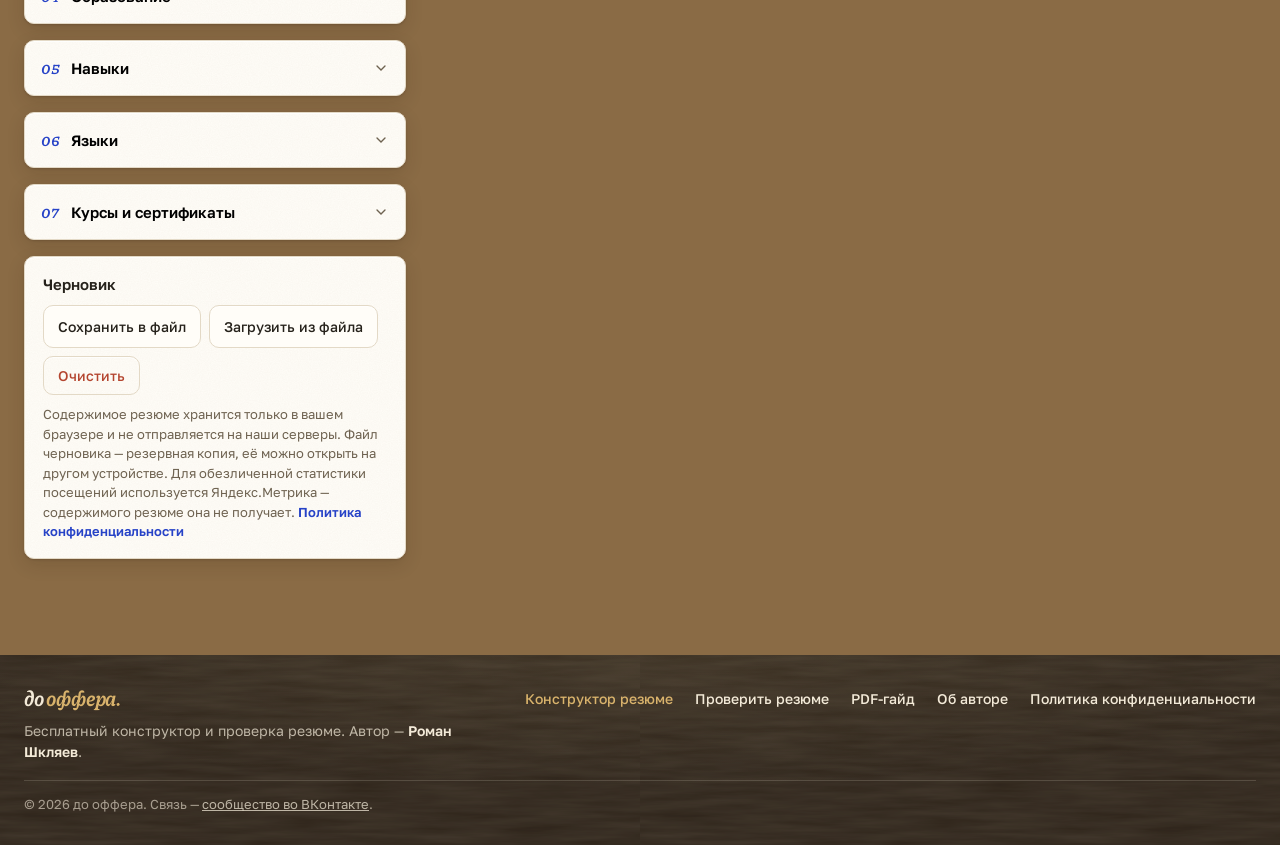
==== commit 13b44f2e: "feat: весь сайт на «Деревянном столе» — проверка, оферта, политика, об авторе и «спасибо» на общем с" ====
--- a/index.html
+++ b/index.html
@@ -205,8 +205,8 @@
   background-image:var(--paper-noise);
   border:1px solid var(--line);
   border-radius:var(--radius);
-  box-shadow:var(--shadow-card);
-  transition:transform .35s ease,box-shadow .35s ease;
+  box-shadow:var(--shadow-card),inset 0 1px 0 rgba(255,255,255,.8);
+  transition:box-shadow .35s ease;
 }
 .card:hover{box-shadow:var(--shadow-card-hover)}
 .card-head:hover{background:var(--paper-soft)}
@@ -416,7 +416,7 @@
 
 /* Телефон: шапка в два ряда и низкая плашка cookie — чтобы первое поле анкеты было видно сразу */
 @media (max-width:420px){
-  .topbar-in{padding:8px 14px;gap:8px 10px}
+  .topbar-in{padding:8px 16px;gap:8px 10px}
   .wordmark{font-size:22px}
   .savestate{display:none}
   #downloadPdf{order:1;margin-left:auto}
--- a/css/base.css
+++ b/css/base.css
@@ -24,6 +24,8 @@
   --pen:#2743C7;
   --pen-deep:#1E33A0;
   --gold:#D9B36C;
+  /* латунная линейка для разделителей на бумаге */
+  --hairline-gold:linear-gradient(90deg,rgba(217,179,108,0),rgba(217,179,108,.55) 15%,rgba(217,179,108,.18) 75%,rgba(217,179,108,0));
   /* маркер на тёмных поверхностях: полупрозрачный, не слепит */
   --marker-glass:rgba(255,232,115,.4);
   /* статус */
@@ -86,7 +88,7 @@
   box-shadow:0 2px 14px rgba(20,12,4,.35),inset 0 1px 0 rgba(233,222,190,.14);
 }
 .topbar-in{
-  max-width:1440px;margin:0 auto;padding:10px 20px;
+  max-width:1440px;margin:0 auto;padding:10px 24px;
   display:flex;align-items:center;gap:14px;flex-wrap:wrap;
 }
 .wordmark{
@@ -159,7 +161,7 @@
 .btn:hover{border-color:var(--ink-soft);transform:translateY(-1px);box-shadow:inset 0 1px 0 rgba(255,255,255,.75),0 3px 10px rgba(40,26,10,.16)}
 .btn:active{transform:translateY(1px);box-shadow:none}
 .btn svg{flex:none}
-.btn-primary{background:var(--marker);border-color:var(--marker);color:var(--walnut-deep);font-weight:700}
+.btn-primary{background:var(--marker);border-color:var(--marker);color:var(--walnut-deep);font-weight:700;box-shadow:inset 0 1px 0 rgba(255,255,255,.55),0 3px 12px rgba(150,112,45,.30)}
 .btn-primary:hover{background:#FFEF9E;border-color:#FFEF9E}
 .btn-ghost{background:transparent}
 .btn-danger{color:var(--danger)}
@@ -212,7 +214,7 @@
   background-image:radial-gradient(90% 100% at 50% 0%,rgba(255,226,160,.07),transparent 70%),var(--grain-dark);
   color:var(--cream);
 }
-.sf-in{max-width:1440px;margin:0 auto;padding:28px 20px 30px;display:flex;flex-wrap:wrap;gap:18px 48px;align-items:flex-start;justify-content:space-between}
+.sf-in{max-width:1440px;margin:0 auto;padding:28px 24px 30px;display:flex;flex-wrap:wrap;gap:18px 48px;align-items:flex-start;justify-content:space-between}
 .sf-brand{max-width:440px}
 .sf-mark{font-family:"Piazzolla",Georgia,serif;font-style:italic;font-weight:700;font-size:21px;color:var(--cream);text-decoration:none;letter-spacing:-.01em}
 .sf-brand p{font-size:14px;line-height:1.5;color:rgba(243,234,216,.72);margin-top:6px}
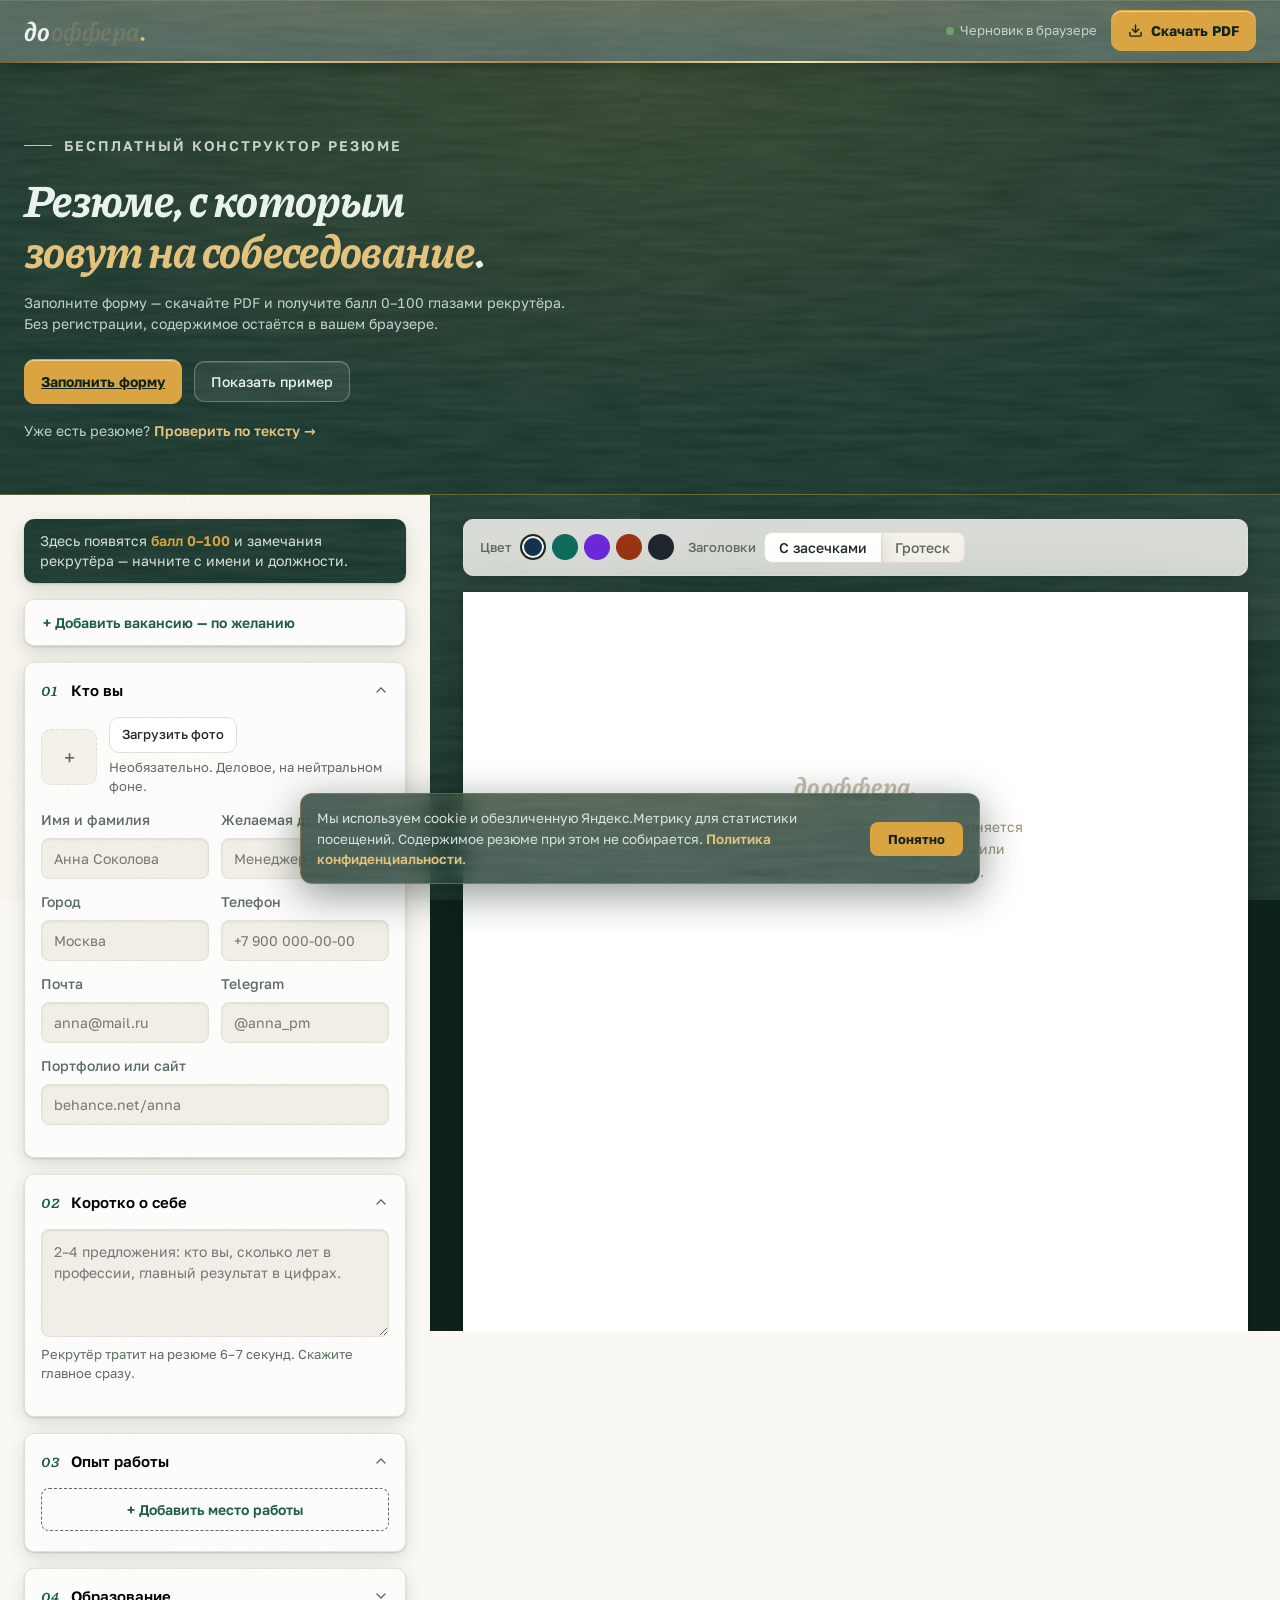
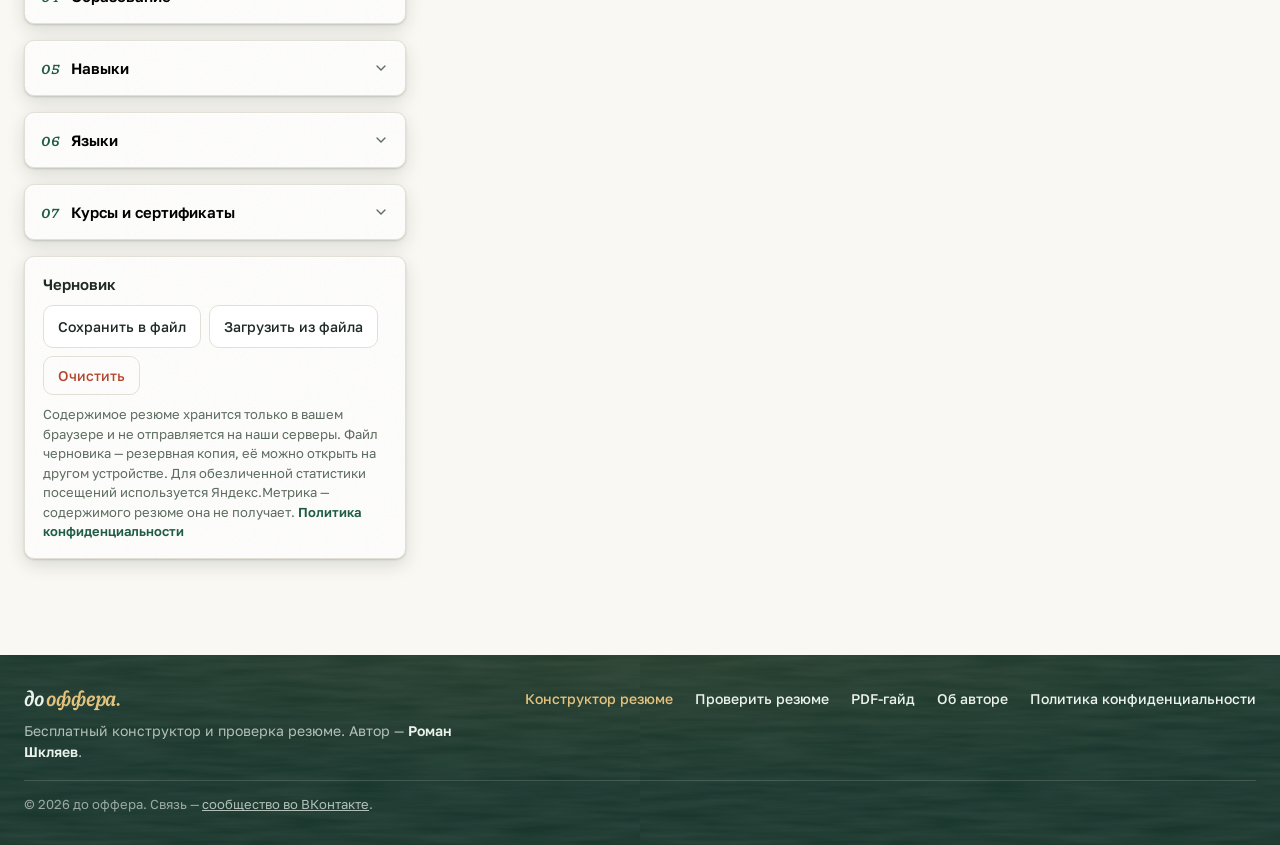
==== commit b926d469: "feat: палитра «Бутылочное стекло и латунь» на всём сайте, мост к разбору и цены на «Проверить резюме" ====
--- a/index.html
+++ b/index.html
@@ -4,8 +4,8 @@
 <meta charset="UTF-8">
 <meta name="viewport" content="width=device-width, initial-scale=1.0">
 <title>до оффера. — конструктор резюме: заполните форму и скачайте PDF бесплатно</title>
-<link rel="icon" href="data:image/svg+xml,%3Csvg xmlns='http://www.w3.org/2000/svg' viewBox='0 0 64 64'%3E%3Crect width='64' height='64' rx='14' fill='%23FFE873'/%3E%3Ctext x='32' y='46' font-family='Georgia,serif' font-style='italic' font-weight='700' font-size='38' text-anchor='middle' fill='%2320262E'%3Eд.%3C/text%3E%3C/svg%3E">
-<meta name="theme-color" content="#2E241A">
+<link rel="icon" href="data:image/svg+xml,%3Csvg xmlns='http://www.w3.org/2000/svg' viewBox='0 0 64 64'%3E%3Crect width='64' height='64' rx='14' fill='%23D9A441'/%3E%3Ctext x='32' y='46' font-family='Georgia,serif' font-style='italic' font-weight='700' font-size='38' text-anchor='middle' fill='%230F241D'%3Eд.%3C/text%3E%3C/svg%3E">
+<meta name="theme-color" content="#17342B">
 <meta name="yandex-verification" content="bf4db4d4021c4e03">
 <meta name="yandex-verification" content="8a9322e1d1e2fa7e">
 <link rel="canonical" href="https://do-offera.ru/">
@@ -43,20 +43,20 @@
   padding:24px 32px 48px;
   background-color:var(--wood-stage);
   background-image:
-    radial-gradient(150% 110% at 50% 45%,transparent 50%,rgba(28,17,5,.5) 100%),
-    radial-gradient(120% 50% at 70% -8%,rgba(255,238,196,.16),transparent 60%),
-    var(--planks);
+    radial-gradient(150% 110% at 50% 45%,transparent 50%,rgba(6,18,14,.5) 100%),
+    radial-gradient(120% 50% at 70% -8%,rgba(234,242,236,.16),transparent 60%),
+    var(--stage-tex);
   background-attachment:fixed;
-  border-left:1px solid rgba(46,30,12,.28);
+  border-left:1px solid rgba(10,30,24,.28);
 }
 /* Тонкий скроллбар сцены — в тонах дерева */
 .stage::-webkit-scrollbar{width:10px}
 .stage::-webkit-scrollbar-track{background:transparent}
 .stage::-webkit-scrollbar-thumb{
-  background:rgba(46,36,26,.45);border-radius:99px;
+  background:rgba(23,52,43,.45);border-radius:99px;
   border:2px solid transparent;background-clip:padding-box;
 }
-.stage::-webkit-scrollbar-thumb:hover{background:rgba(46,36,26,.65);border:2px solid transparent;background-clip:padding-box}
+.stage::-webkit-scrollbar-thumb:hover{background:rgba(23,52,43,.65);border:2px solid transparent;background-clip:padding-box}
 
 /* ---------- Загрузка: бумаги ложатся на стол по очереди ---------- */
 body.boot .editor > *{
@@ -91,16 +91,16 @@
 .readiness-top .pct{font-family:"Piazzolla",Georgia,serif;font-style:italic;font-weight:700;font-size:30px}
 .readiness-top .pct small{font-size:13px;font-weight:400;color:rgba(34,26,17,.62);margin-left:2px}
 .meter{height:8px;background:rgba(34,26,17,.16);border-radius:99px;margin:10px 0 8px;overflow:hidden}
-.meter i{display:block;height:100%;width:0;background:var(--pen);border-radius:99px;transition:width .4s ease}
+.meter i{display:block;height:100%;width:0;background:var(--walnut-deep);border-radius:99px;transition:width .4s ease}
 .readiness p{font-size:14px;color:rgba(34,26,17,.82);line-height:1.45}
-.readiness p b{color:var(--pen-deep);font-weight:600}
+.readiness p b{color:var(--walnut-deep);font-weight:600}
 
 /* ---------- Пустая форма ---------- */
 .empty-promise{
   display:none;
   background-color:var(--walnut);
   background-image:var(--grain-dark);
-  color:rgba(243,234,216,.9);
+  color:rgba(234,242,236,.9);
   border-radius:var(--radius);padding:12px 16px;
   font-size:14px;line-height:1.45;box-shadow:var(--shadow-card);
 }
@@ -118,15 +118,15 @@
 .lint-head{display:flex;justify-content:space-between;align-items:center;gap:10px;margin-bottom:10px}
 .lint-head h2{font-size:15px;font-weight:600}
 .lint-badge{font-size:12.5px;font-weight:600;color:var(--ink-soft);background:var(--paper-soft);border-radius:99px;padding:3px 10px;white-space:nowrap}
-.lint-badge.warn{background:#F6ECCB;color:#8A6D14}
-.lint-badge.ok{background:#DDEEE4;color:var(--ok)}
+.lint-badge.warn{background:#F6ECCB;color:#6E570F}
+.lint-badge.ok{background:var(--ok-soft);color:var(--ok)}
 #lintList{list-style:none;display:flex;flex-direction:column;gap:9px}
 #lintList li{display:flex;gap:9px;font-size:14px;line-height:1.5;color:var(--ink-soft)}
 #lintList li i{width:8px;height:8px;border-radius:50%;margin-top:6px;flex:none}
 #lintList li.l-warn i{background:#C9A227}
 #lintList li.l-ok i{background:var(--ok)}
-#lintList li.l-info i{background:#8892A0}
-#lintList li.l-empty i{background:#8892A0}
+#lintList li.l-info i{background:var(--muted)}
+#lintList li.l-empty i{background:var(--muted)}
 #lintList b{color:var(--ink);font-weight:600}
 
 /* ---------- Соответствие вакансии ---------- */
@@ -135,8 +135,8 @@
 .vac-result b{color:var(--ink);font-weight:600}
 .vac-chips{display:flex;flex-wrap:wrap;gap:6px}
 .vac-chip{font-size:12.5px;border-radius:99px;padding:3px 10px;background:var(--paper-soft);color:var(--ink-soft)}
-.vac-chip.hit{background:#DDEEE4;color:var(--ok)}
-.vac-chip.miss{background:#F6ECCB;color:#8A6D14}
+.vac-chip.hit{background:var(--ok-soft);color:var(--ok)}
+.vac-chip.miss{background:#F6ECCB;color:#6E570F}
 .vac-note{font-size:13.5px;line-height:1.5;color:var(--ink-soft);background:var(--paper-soft);border:1px solid var(--line);border-radius:8px;padding:8px 12px}
 .vac-cta{font-size:14px;color:var(--ink)}
 .vac-cta a{color:var(--pen);font-weight:600;text-decoration:none}
@@ -160,7 +160,7 @@
   display:flex;align-items:center;gap:12px;
   font-size:13px;font-weight:700;letter-spacing:.1em;text-transform:uppercase;color:var(--ink-soft);margin:16px 0 8px;
 }
-.expert-cta .offer-h::after{content:"";flex:1;height:1px;background:rgba(217,179,108,.5)}
+.expert-cta .offer-h::after{content:"";flex:1;height:1px;background:rgba(217,164,65,.5)}
 .expert-cta .offer-steps{margin:0;padding-left:20px;display:grid;gap:6px}
 .expert-cta .offer-steps li{font-size:14px;color:var(--ink);line-height:1.45}
 .expert-cta .offer-list{list-style:none;margin:0;display:grid;gap:7px}
@@ -233,12 +233,12 @@
   padding:11px 12px;
   background-color:var(--paper-soft);
   background-image:var(--paper-noise);
-  box-shadow:inset 0 1px 2px rgba(40,26,10,.08);
+  box-shadow:inset 0 1px 2px rgba(15,36,29,.08);
   width:100%;min-width:0;
   transition:border-color .15s;
 }
 .field input:focus,.field textarea:focus,.field select:focus{border-color:var(--pen);outline:none;background:var(--paper)}
-.field input:focus-visible,.field textarea:focus-visible,.field select:focus-visible{outline:3px solid rgba(39,67,199,.22);outline-offset:1px}
+.field input:focus-visible,.field textarea:focus-visible,.field select:focus-visible{outline:3px solid rgba(31,92,70,.22);outline-offset:1px}
 .field textarea{resize:vertical;min-height:74px;line-height:1.5}
 .hint{font-size:13px;color:var(--ink-soft)}
 
@@ -273,7 +273,7 @@
   color:var(--pen);font-weight:600;font-size:14px;
   border-radius:8px;padding:12px;
 }
-.add-btn:hover{border-color:var(--pen);background:rgba(39,67,199,.04)}
+.add-btn:hover{border-color:var(--pen);background:rgba(31,92,70,.04)}
 .current-row{display:flex;align-items:center;gap:8px;font-size:13px;color:var(--ink-soft);margin-bottom:10px}
 .current-row input{width:16px;height:16px;accent-color:var(--pen)}
 
@@ -355,11 +355,11 @@
 .r-lang i{font-style:normal;color:#6b7480}
 .r-two{display:grid;grid-template-columns:1fr 1fr;gap:0 32px}
 .r-empty{
-  text-align:center;padding:120px 40px;color:#9aa2ac;
+  text-align:center;padding:120px 40px;color:var(--muted);
 }
 .r-empty .r-empty-mark{
   font-family:"Piazzolla",Georgia,serif;font-style:italic;font-weight:700;
-  font-size:26px;color:#c6c2b8;margin-bottom:12px;
+  font-size:26px;color:#C9BFA9;margin-bottom:12px;
 }
 .r-empty p{font-size:14px;max-width:340px;margin:0 auto;line-height:1.6}
 
@@ -378,20 +378,20 @@
 .mobile-tabs{display:none}
 @media (max-width:1023px){
   .layout{grid-template-columns:1fr}
-  .stage{position:static;height:auto;border-left:none;border-top:1px solid rgba(46,30,12,.28)}
+  .stage{position:static;height:auto;border-left:none;border-top:1px solid rgba(10,30,24,.28)}
   .mobile-tabs{
     display:flex;position:fixed;bottom:14px;left:50%;transform:translateX(-50%);
     z-index:60;
-    background-color:rgba(46,36,26,.85);
+    background-color:rgba(23,52,43,.85);
     background-image:var(--grain-dark);
     backdrop-filter:blur(12px);
     -webkit-backdrop-filter:blur(12px);
-    border:1px solid rgba(217,179,108,.4);
+    border:1px solid rgba(217,164,65,.4);
     border-radius:99px;padding:4px;
-    box-shadow:0 8px 30px rgba(20,12,4,.5);
+    box-shadow:0 8px 30px rgba(8,22,18,.5);
   }
   .mobile-tabs button{
-    border:none;background:transparent;color:rgba(243,234,216,.75);
+    border:none;background:transparent;color:rgba(234,242,236,.75);
     padding:9px 22px;border-radius:99px;font-size:14px;font-weight:600;
   }
   .mobile-tabs button.active{background:var(--marker);color:var(--walnut-deep)}
--- a/css/base.css
+++ b/css/base.css
@@ -1,50 +1,54 @@
 /* ============================================================
-   «до оффера.» — дизайн-система «Деревянный стол»
-   Общий слой: токены, текстуры дерева, шапка, подвал, кнопки,
+   «до оффера.» — дизайн-система «Бутылочное стекло и латунь»
+   Общий слой: токены, текстуры стекла, шапка, подвал, кнопки,
    cookie-плашки. Страничные стили живут в самих страницах.
    ============================================================ */
 
 :root{
-  /* дерево */
-  --wood:#8A6B45;
-  --wood-stage:#7E613C;
-  --walnut:#2E241A;
-  --walnut-deep:#221A11;
-  --cream:#F3EAD8;
+  /* «Бутылочное стекло и латунь» — светлая бумага, бутылочные поверхности, латунный акцент */
+  --wood:#FAF8F2;          /* фон-бумага страницы */
+  --wood-stage:#0F241D;    /* сцена предпросмотра */
+  --walnut:#17342B;        /* тёмные поверхности: шапка, герой, футер */
+  --walnut-deep:#0F241D;   /* текст на латуни, чернила тёмного */
+  --cream:#EAF2EC;         /* светлый текст на бутылочном */
   /* Шкала текста: 12.5 служебные чипы · 13 подсказки · 14 основной текст ·
      15 заголовки карточек · 17 заголовки блоков · 20 h3. Других размеров нет. */
   /* бумага и чернила */
-  --paper:#FFFDF8;
-  --paper-soft:#F7F1E4;
-  --ink:#26221B;
-  --ink-soft:#6E6250;
-  --line:#E3D9C6;
-  /* канцелярия */
-  --marker:#FFE873;
-  --pen:#2743C7;
-  --pen-deep:#1E33A0;
-  --gold:#D9B36C;
-  /* латунная линейка для разделителей на бумаге */
-  --hairline-gold:linear-gradient(90deg,rgba(217,179,108,0),rgba(217,179,108,.55) 15%,rgba(217,179,108,.18) 75%,rgba(217,179,108,0));
+  --paper:#FFFFFF;
+  --paper-soft:#F3F1EA;
+  --ink:#1F2A24;
+  --ink-soft:#5C6B60;
+  --line:#E2E0D5;
+  /* канцелярия: латунь и зелёные чернила */
+  --marker:#D9A441;
+  --pen:#1F5C46;
+  --pen-deep:#143D2E;
+  --gold:#E3C27E;
   /* маркер на тёмных поверхностях: полупрозрачный, не слепит */
-  --marker-glass:rgba(255,232,115,.4);
-  /* статус */
-  --ok:#1E7B4F;
+  --marker-glass:rgba(217,164,65,.4);
+  /* статус: мох и терракота */
+  --ok:#3E6B35;
+  --ok-soft:#E7EFDC;
+  --muted:#9A8E7C;
   --danger:#B4452F;
   /* совместимость со старыми правилами */
   --desk:var(--paper-soft);
   --desk-deep:var(--wood-stage);
   /* служебные */
   --radius:10px;
-  --shadow-card:0 1px 2px rgba(40,26,10,.16),0 6px 18px rgba(40,26,10,.14);
-  --shadow-card-hover:0 2px 4px rgba(40,26,10,.18),0 14px 34px rgba(40,26,10,.22);
-  --shadow-sheet:0 2px 4px rgba(25,15,4,.28),0 24px 60px rgba(25,15,4,.4);
+  --shadow-card:0 1px 2px rgba(15,36,29,.16),0 6px 18px rgba(15,36,29,.14);
+  --shadow-card-hover:0 2px 4px rgba(15,36,29,.18),0 14px 34px rgba(15,36,29,.22);
+  --shadow-sheet:0 2px 4px rgba(10,25,20,.28),0 24px 60px rgba(10,25,20,.4);
   --grain:url("data:image/svg+xml,%3Csvg xmlns='http://www.w3.org/2000/svg' width='640' height='640'%3E%3Cfilter id='g'%3E%3CfeTurbulence type='fractalNoise' baseFrequency='0.012 0.14' numOctaves='4' seed='8'/%3E%3CfeColorMatrix values='0 0 0 0 0.22 0 0 0 0 0.14 0 0 0 0 0.05 0 0 0 0.5 0'/%3E%3C/filter%3E%3Crect width='640' height='640' filter='url(%23g)'/%3E%3C/svg%3E");
-  --grain-dark:url("data:image/svg+xml,%3Csvg xmlns='http://www.w3.org/2000/svg' width='640' height='640'%3E%3Cfilter id='g'%3E%3CfeTurbulence type='fractalNoise' baseFrequency='0.012 0.14' numOctaves='4' seed='4'/%3E%3CfeColorMatrix values='0 0 0 0 0.94 0 0 0 0 0.86 0 0 0 0 0.68 0 0 0 0.10 0'/%3E%3C/filter%3E%3Crect width='640' height='640' filter='url(%23g)'/%3E%3C/svg%3E");
+  --grain-dark:url("data:image/svg+xml,%3Csvg xmlns='http://www.w3.org/2000/svg' width='640' height='640'%3E%3Cfilter id='g'%3E%3CfeTurbulence type='fractalNoise' baseFrequency='0.012 0.14' numOctaves='4' seed='4'/%3E%3CfeColorMatrix values='0 0 0 0 0.80 0 0 0 0 0.88 0 0 0 0 0.80 0 0 0 0.10 0'/%3E%3C/filter%3E%3Crect width='640' height='640' filter='url(%23g)'/%3E%3C/svg%3E");
+  --glass:url("data:image/svg+xml,<svg xmlns=%27http://www.w3.org/2000/svg%27 width=%27640%27 height=%27640%27><defs><filter id=%27g%27><feTurbulence type=%27fractalNoise%27 baseFrequency=%270.012 0.14%27 numOctaves=%274%27 seed=%2711%27 stitchTiles=%27stitch%27/><feColorMatrix values=%270 0 0 0 0.78 0 0 0 0 0.85 0 0 0 0 0.78 0 0 0 0.10 0%27/></filter><linearGradient id=%27s%27 x1=%270%27 y1=%270%27 x2=%271%27 y2=%271%27><stop offset=%270%27 stop-color=%27%23EAF2EC%27 stop-opacity=%27.10%27/><stop offset=%27.5%27 stop-color=%27%23EAF2EC%27 stop-opacity=%270%27/><stop offset=%271%27 stop-color=%27%23EAF2EC%27 stop-opacity=%27.06%27/></linearGradient></defs><rect width=%27640%27 height=%27640%27 fill=%27%2317342B%27/><rect width=%27640%27 height=%27640%27 fill=%27url(%23s)%27/><rect width=%27640%27 height=%27640%27 filter=%27url(%23g)%27/></svg>");
   /* дощатая столешница: 3 доски по 140px, швы с фаской, торцевые стыки вразбежку,
      волокна и минеральные прожилки — всё бесшовно тайлится (stitchTiles) */
   --planks:url("data:image/svg+xml,%3Csvg xmlns='http://www.w3.org/2000/svg' width='1440' height='420'%3E%3Cdefs%3E%3ClinearGradient id='a' x1='0' y1='0' x2='1' y2='0'%3E%3Cstop offset='0' stop-color='%2384653F'/%3E%3Cstop offset='.5' stop-color='%238E6F48'/%3E%3Cstop offset='1' stop-color='%23815F3A'/%3E%3C/linearGradient%3E%3ClinearGradient id='b' x1='0' y1='0' x2='1' y2='0'%3E%3Cstop offset='0' stop-color='%238E7049'/%3E%3Cstop offset='.45' stop-color='%23866743'/%3E%3Cstop offset='1' stop-color='%237C5D38'/%3E%3C/linearGradient%3E%3ClinearGradient id='c' x1='0' y1='0' x2='1' y2='0'%3E%3Cstop offset='0' stop-color='%238A6941'/%3E%3Cstop offset='.6' stop-color='%2393744D'/%3E%3Cstop offset='1' stop-color='%2385653E'/%3E%3C/linearGradient%3E%3Cfilter id='g'%3E%3CfeTurbulence type='fractalNoise' baseFrequency='0.0013 0.013' numOctaves='4' seed='11' stitchTiles='stitch'/%3E%3CfeColorMatrix values='0 0 0 0 0.15 0 0 0 0 0.09 0 0 0 0 0.03 0 0 0 0.42 0'/%3E%3C/filter%3E%3Cfilter id='m'%3E%3CfeTurbulence type='fractalNoise' baseFrequency='0.0009 0.005' numOctaves='2' seed='7' stitchTiles='stitch'/%3E%3CfeColorMatrix values='0 0 0 0 0.10 0 0 0 0 0.05 0 0 0 0 0.01 0 0 0 0.22 0'/%3E%3C/filter%3E%3C/defs%3E%3Crect width='1440' height='140' fill='url(%23a)'/%3E%3Crect y='140' width='1440' height='140' fill='url(%23b)'/%3E%3Crect y='280' width='1440' height='140' fill='url(%23c)'/%3E%3Crect width='1440' height='420' filter='url(%23m)'/%3E%3Crect width='1440' height='420' filter='url(%23g)'/%3E%3Crect y='139' width='1440' height='2' fill='%233E2A12' opacity='.55'/%3E%3Crect y='141' width='1440' height='1' fill='%23C99B5B' opacity='.28'/%3E%3Crect y='279' width='1440' height='2' fill='%233E2A12' opacity='.55'/%3E%3Crect y='281' width='1440' height='1' fill='%23C99B5B' opacity='.28'/%3E%3Crect y='419' width='1440' height='2' fill='%233E2A12' opacity='.55'/%3E%3Crect y='1' width='1440' height='1' fill='%23C99B5B' opacity='.28'/%3E%3Crect x='960' y='0' width='1.5' height='139' fill='%233E2A12' opacity='.3'/%3E%3Crect x='420' y='140' width='1.5' height='139' fill='%233E2A12' opacity='.3'/%3E%3Crect x='1180' y='280' width='1.5' height='139' fill='%233E2A12' opacity='.3'/%3E%3C/svg%3E");
   --paper-noise:url("data:image/svg+xml,%3Csvg xmlns='http://www.w3.org/2000/svg' width='240' height='240'%3E%3Cfilter id='p'%3E%3CfeTurbulence type='fractalNoise' baseFrequency='0.9' numOctaves='2' seed='7'/%3E%3CfeColorMatrix values='0 0 0 0 0.35 0 0 0 0 0.28 0 0 0 0 0.18 0 0 0 0.06 0'/%3E%3C/filter%3E%3Crect width='240' height='240' filter='url(%23p)'/%3E%3C/svg%3E");
+  --desk-glow:radial-gradient(130% 60% at 50% -8%,rgba(23,52,43,.06),transparent 62%);
+  --desk-tex:var(--paper-noise);
+  --stage-tex:var(--glass);
   --sheet-w:794px; /* 210mm @96dpi */
   --tb-h:64px; /* высота шапки — для sticky-сцены */
 }
@@ -61,11 +65,11 @@
   color:var(--ink);
   font-size:15px;
   line-height:1.5;
+  font-variant-numeric:tabular-nums;
   background-color:var(--wood);
   background-image:
-    radial-gradient(130% 60% at 50% -8%,rgba(255,238,196,.22),transparent 62%),
-    linear-gradient(105deg,rgba(255,240,200,.06),transparent 38%),
-    var(--planks);
+    radial-gradient(130% 60% at 50% -8%,rgba(23,52,43,.06),transparent 62%),
+    var(--desk-tex);
   background-attachment:fixed;
 }
 button{font-family:inherit;cursor:pointer}
@@ -74,18 +78,18 @@
 .topbar :focus-visible,.sf :focus-visible,.cookie-bar :focus-visible,.mobile-tabs :focus-visible{outline-color:var(--marker)}
 ::selection{background:var(--marker);color:var(--walnut-deep)}
 
-/* ---------- Шапка (тёмный орех с латунной кромкой) ---------- */
+/* ---------- Шапка (бутылочное стекло с латунной кромкой) ---------- */
 .topbar{
   position:sticky;top:0;z-index:50;
-  background-color:rgba(46,36,26,.74);
+  background-color:rgba(23,52,43,.74);
   background-image:
-    radial-gradient(90% 130% at 50% 0%,rgba(255,226,160,.12),transparent 72%),
+    radial-gradient(90% 130% at 50% 0%,rgba(217,164,65,.12),transparent 72%),
     var(--grain-dark);
   border-bottom:2px solid;
   border-image:linear-gradient(90deg,#7d5f2e,#ecd28e 18%,#a8854a 42%,#f4e3ac 62%,#8d6f3c 85%,#7d5f2e) 1;
   backdrop-filter:blur(14px) saturate(1.2);
   -webkit-backdrop-filter:blur(14px) saturate(1.2);
-  box-shadow:0 2px 14px rgba(20,12,4,.35),inset 0 1px 0 rgba(233,222,190,.14);
+  box-shadow:0 2px 14px rgba(8,22,18,.35),inset 0 1px 0 rgba(233,222,190,.14);
 }
 .topbar-in{
   max-width:1440px;margin:0 auto;padding:10px 24px;
@@ -102,18 +106,18 @@
   font-style:italic;
   color:var(--gold);
 }
-.savestate{font-size:13px;color:rgba(243,234,216,.78);display:flex;align-items:center;gap:6px;white-space:nowrap;margin-left:auto}
-.savestate .dot{width:8px;height:8px;border-radius:50%;background:#5FBF8A;flex:none;transition:background .3s}
+.savestate{font-size:13px;color:rgba(234,242,236,.78);display:flex;align-items:center;gap:6px;white-space:nowrap;margin-left:auto}
+.savestate .dot{width:8px;height:8px;border-radius:50%;background:#6BA36B;flex:none;transition:background .3s}
 .savestate.saving .dot{background:var(--gold)}
 
-/* ---------- Hero: тезис на тёмном дереве ---------- */
+/* ---------- Hero: тезис на бутылочном стекле ---------- */
 .hero{
   background-color:var(--walnut);
   background-image:
-    radial-gradient(90% 130% at 50% 0%,rgba(255,226,160,.14),transparent 72%),
+    radial-gradient(90% 130% at 50% 0%,rgba(217,164,65,.14),transparent 72%),
     var(--grain-dark);
   color:var(--cream);
-  border-bottom:1px solid rgba(217,179,108,.35);
+  border-bottom:1px solid rgba(217,164,65,.35);
 }
 .hero-in{max-width:1440px;margin:0 auto;padding:56px 24px 52px}
 .hero h1{
@@ -131,12 +135,12 @@
   color:var(--gold);margin-bottom:16px;
 }
 .hero-eyebrow::before{content:"";width:28px;height:1px;background:var(--gold);flex:none}
-.hero p{margin-top:16px;font-size:14px;line-height:1.55;color:rgba(243,234,216,.82);max-width:560px}
+.hero p{margin-top:16px;font-size:14px;line-height:1.55;color:rgba(234,242,236,.82);max-width:560px}
 .hero-actions{margin-top:24px;display:flex;gap:12px;flex-wrap:wrap;align-items:center}
-.hero .btn{border-color:rgba(243,234,216,.32);background:rgba(255,253,248,.07);color:var(--cream)}
-.hero .btn:hover{border-color:rgba(243,234,216,.6);background:rgba(255,253,248,.12)}
+.hero .btn{border-color:rgba(234,242,236,.32);background:rgba(255,253,248,.07);color:var(--cream)}
+.hero .btn:hover{border-color:rgba(234,242,236,.6);background:rgba(255,253,248,.12)}
 .hero .btn-primary{background:var(--marker);border-color:var(--marker);color:var(--walnut-deep);font-weight:700}
-.hero .btn-primary:hover{background:#FFEF9E;border-color:#FFEF9E}
+.hero .btn-primary:hover{background:#E4B45C;border-color:#E4B45C}
 .hero-aside{margin-top:12px;font-size:14px}
 .hero-aside a{color:var(--gold);font-weight:600;text-decoration:none}
 .hero-aside a:hover{text-decoration:underline}
@@ -158,18 +162,18 @@
   box-shadow:inset 0 1px 0 rgba(255,255,255,.75);
   transition:border-color .15s,background .15s,transform .15s,box-shadow .15s;
 }
-.btn:hover{border-color:var(--ink-soft);transform:translateY(-1px);box-shadow:inset 0 1px 0 rgba(255,255,255,.75),0 3px 10px rgba(40,26,10,.16)}
+.btn:hover{border-color:var(--ink-soft);transform:translateY(-1px);box-shadow:inset 0 1px 0 rgba(255,255,255,.75),0 3px 10px rgba(15,36,29,.16)}
 .btn:active{transform:translateY(1px);box-shadow:none}
 .btn svg{flex:none}
 .btn-primary{background:var(--marker);border-color:var(--marker);color:var(--walnut-deep);font-weight:700;box-shadow:inset 0 1px 0 rgba(255,255,255,.55),0 3px 12px rgba(150,112,45,.30)}
-.btn-primary:hover{background:#FFEF9E;border-color:#FFEF9E}
+.btn-primary:hover{background:#E4B45C;border-color:#E4B45C}
 .btn-ghost{background:transparent}
 .btn-danger{color:var(--danger)}
-/* кнопки на тёмном дереве */
-.topbar .btn,.hero .btn{border-color:rgba(243,234,216,.3);background:rgba(255,253,248,.07);color:var(--cream);box-shadow:inset 0 1px 0 rgba(255,255,255,.12)}
-.topbar .btn:hover,.hero .btn:hover{border-color:rgba(243,234,216,.6);background:rgba(255,253,248,.12);box-shadow:inset 0 1px 0 rgba(255,255,255,.12),0 3px 10px rgba(20,12,4,.3)}
+/* кнопки на бутылочном стекле */
+.topbar .btn,.hero .btn{border-color:rgba(234,242,236,.3);background:rgba(255,253,248,.07);color:var(--cream);box-shadow:inset 0 1px 0 rgba(255,255,255,.12)}
+.topbar .btn:hover,.hero .btn:hover{border-color:rgba(234,242,236,.6);background:rgba(255,253,248,.12);box-shadow:inset 0 1px 0 rgba(255,255,255,.12),0 3px 10px rgba(8,22,18,.3)}
 .topbar .btn-primary,.hero .btn-primary{background:var(--marker);border-color:var(--marker);color:var(--walnut-deep);box-shadow:inset 0 1px 0 rgba(255,255,255,.55)}
-.topbar .btn-primary:hover{background:#FFEF9E;border-color:#FFEF9E}
+.topbar .btn-primary:hover{background:#E4B45C;border-color:#E4B45C}
 .topbar .btn-ghost{background:transparent}
 .topbar .btn-danger{color:#E89B7B}
 
@@ -177,17 +181,17 @@
 .cookie-bar{
   position:fixed;left:50%;bottom:16px;transform:translateX(-50%);
   z-index:70;width:min(680px,calc(100% - 24px));
-  background-color:rgba(46,36,26,.8);
-  background-image:radial-gradient(90% 130% at 50% 0%,rgba(255,226,160,.10),transparent 72%),var(--grain-dark);
+  background-color:rgba(23,52,43,.8);
+  background-image:radial-gradient(90% 130% at 50% 0%,rgba(217,164,65,.10),transparent 72%),var(--grain-dark);
   backdrop-filter:blur(12px) saturate(1.15);
   -webkit-backdrop-filter:blur(12px) saturate(1.15);
   color:var(--cream);
-  border:1px solid rgba(217,179,108,.35);
+  border:1px solid rgba(217,164,65,.35);
   border-radius:12px;
-  box-shadow:0 10px 40px rgba(20,12,4,.45);
+  box-shadow:0 10px 40px rgba(8,22,18,.45);
   padding:14px 16px;display:flex;gap:14px;align-items:center;flex-wrap:wrap;
 }
-.cookie-bar p{font-size:13.5px;line-height:1.5;color:rgba(243,234,216,.9);flex:1;min-width:220px}
+.cookie-bar p{font-size:13.5px;line-height:1.5;color:rgba(234,242,236,.9);flex:1;min-width:220px}
 .cookie-bar a{color:var(--gold);font-weight:600;text-decoration:none}
 .cookie-bar a:hover{text-decoration:underline}
 .cookie-bar button{
@@ -203,28 +207,28 @@
   text-decoration:none;
 }
 #pdfPlateClose{
-  border:none;background:transparent;color:rgba(243,234,216,.7);
+  border:none;background:transparent;color:rgba(234,242,236,.7);
   font-size:16px;line-height:1;padding:6px;border-radius:8px;
 }
 #pdfPlateClose:hover{background:rgba(255,255,255,.12);color:#fff}
 
-/* ---------- Подвал (тёмный орех) ---------- */
+/* ---------- Подвал (бутылочное стекло) ---------- */
 .sf{
   background-color:var(--walnut);
-  background-image:radial-gradient(90% 100% at 50% 0%,rgba(255,226,160,.07),transparent 70%),var(--grain-dark);
+  background-image:radial-gradient(90% 100% at 50% 0%,rgba(217,164,65,.07),transparent 70%),var(--grain-dark);
   color:var(--cream);
 }
 .sf-in{max-width:1440px;margin:0 auto;padding:28px 24px 30px;display:flex;flex-wrap:wrap;gap:18px 48px;align-items:flex-start;justify-content:space-between}
 .sf-brand{max-width:440px}
 .sf-mark{font-family:"Piazzolla",Georgia,serif;font-style:italic;font-weight:700;font-size:21px;color:var(--cream);text-decoration:none;letter-spacing:-.01em}
-.sf-brand p{font-size:14px;line-height:1.5;color:rgba(243,234,216,.72);margin-top:6px}
+.sf-brand p{font-size:14px;line-height:1.5;color:rgba(234,242,236,.72);margin-top:6px}
 .sf-brand p a{color:var(--cream);font-weight:600;text-decoration:none}
 .sf-nav ul{list-style:none;display:flex;flex-wrap:wrap;gap:8px 22px;padding-top:4px}
 .sf-nav a{font-size:14px;font-weight:500;color:var(--cream);text-decoration:none}
 .sf a:hover{text-decoration:underline}
 .sf-nav a[aria-current="page"]{color:var(--gold)}
-.sf-note{flex-basis:100%;font-size:13px;line-height:1.5;color:rgba(243,234,216,.6);border-top:1px solid rgba(243,234,216,.16);padding-top:14px}
-.sf-note a{color:rgba(243,234,216,.72)}
+.sf-note{flex-basis:100%;font-size:13px;line-height:1.5;color:rgba(234,242,236,.6);border-top:1px solid rgba(234,242,236,.16);padding-top:14px}
+.sf-note a{color:rgba(234,242,236,.72)}
 @media (max-width:1023px){ .sf-in{padding-bottom:88px} }
 @media print{ .sf{display:none!important} }
 
@@ -240,3 +244,25 @@
 /* Класс boot ставит скрипт сразу после <body> и снимает через 1.8 с:
    без JS страница видима полностью, а переключение вкладок на телефоне
    не перезапускает сцену */
+
+/* ---------- Вариант «Деревянный стол»: прежняя палитра для сравнения ---------- */
+:root[data-variant="wood"]{
+  --wood:#8A6B45;
+  --wood-stage:#7E613C;
+  --walnut:#2E241A;
+  --walnut-deep:#221A11;
+  --cream:#F3EAD8;
+  --paper:#FFFDF8;
+  --paper-soft:#F7F1E4;
+  --ink:#26221B;
+  --ink-soft:#6E6250;
+  --line:#E3D9C6;
+  --marker:#FFE873;
+  --pen:#2743C7;
+  --pen-deep:#1E33A0;
+  --gold:#D9B36C;
+  --marker-glass:rgba(255,232,115,.4);
+  --desk-glow:radial-gradient(130% 60% at 50% -8%,rgba(255,238,196,.22),transparent 62%);
+  --desk-tex:var(--planks);
+  --stage-tex:var(--planks);
+}
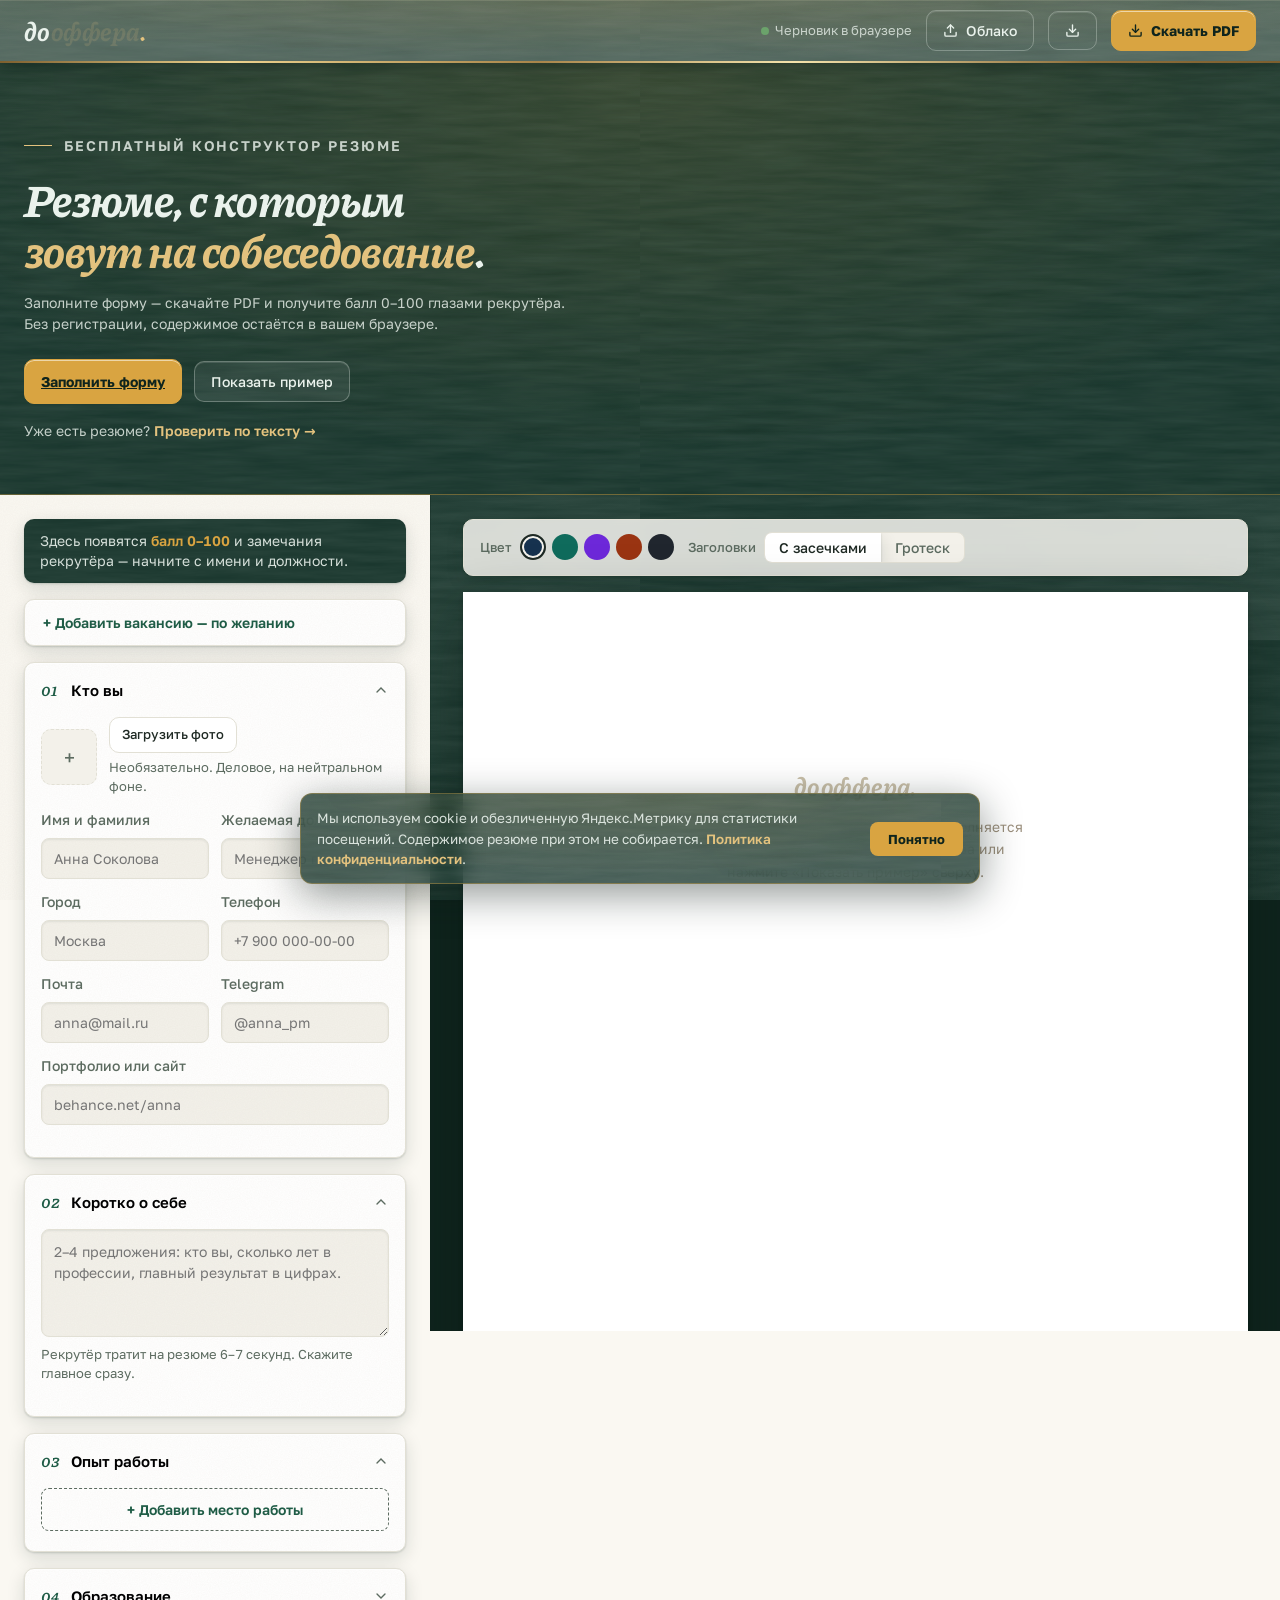
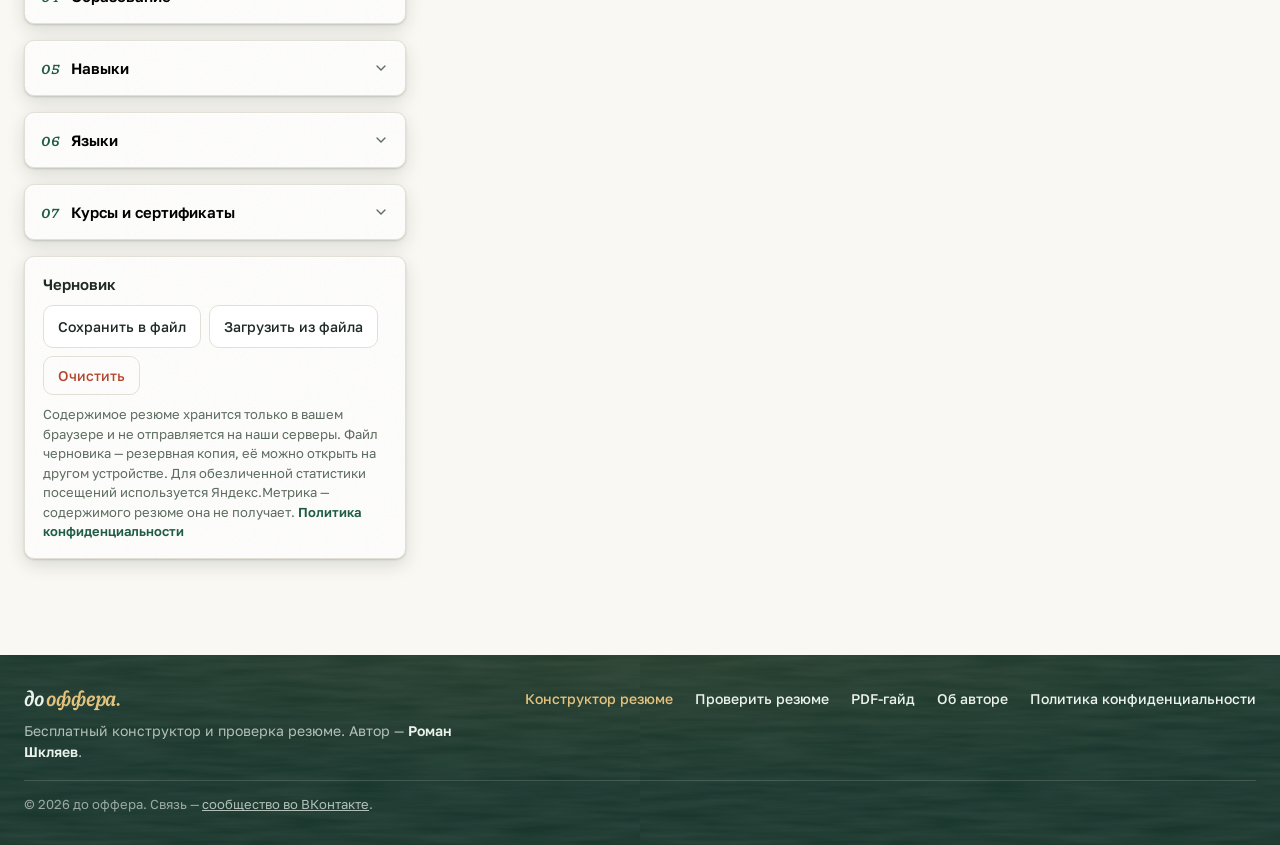
==== commit 1fe7e706: "feat: cloud draft — FastAPI API, Neon+Render blueprint, cloud buttons behind flag" ====
--- a/index.html
+++ b/index.html
@@ -457,6 +457,14 @@
   <div class="topbar-in">
     <a class="wordmark" href="#">до <em>оффера</em><span class="wm-dot">.</span></a>
     <span class="savestate" id="saveState"><span class="dot"></span><span id="saveText">Черновик в браузере</span></span>
+    <!-- Облачный черновик: кнопки раскрывает js/cloud-draft.js при заданном адресе API -->
+    <button class="btn btn-ghost" id="cloudSave" type="button" hidden title="Сохранить черновик в облако">
+      <svg width="15" height="15" viewBox="0 0 24 24" fill="none" stroke="currentColor" stroke-width="2.2" stroke-linecap="round" stroke-linejoin="round"><path d="M21 15v4a2 2 0 0 1-2 2H5a2 2 0 0 1-2-2v-4"/><polyline points="17 8 12 3 7 8"/><line x1="12" y1="3" x2="12" y2="15"/></svg>
+      Облако
+    </button>
+    <button class="btn btn-ghost" id="cloudLoad" type="button" hidden title="Загрузить черновик из облака по коду">
+      <svg width="15" height="15" viewBox="0 0 24 24" fill="none" stroke="currentColor" stroke-width="2.2" stroke-linecap="round" stroke-linejoin="round"><path d="M21 15v4a2 2 0 0 1-2 2H5a2 2 0 0 1-2-2v-4"/><polyline points="7 10 12 15 17 10"/><line x1="12" y1="15" x2="12" y2="3"/></svg>
+    </button>
     <button class="btn btn-primary" id="downloadPdf" type="button">
       <svg width="15" height="15" viewBox="0 0 24 24" fill="none" stroke="currentColor" stroke-width="2.2" stroke-linecap="round" stroke-linejoin="round"><path d="M21 15v4a2 2 0 0 1-2 2H5a2 2 0 0 1-2-2v-4"/><polyline points="7 10 12 15 17 10"/><line x1="12" y1="15" x2="12" y2="3"/></svg>
       Скачать PDF
@@ -739,6 +747,7 @@
 </div>
 
 <script src="js/score.js?v=20261103"></script>
+<script src="js/cloud-draft.js?v=20261118"></script>
 <script>
 "use strict";
 
